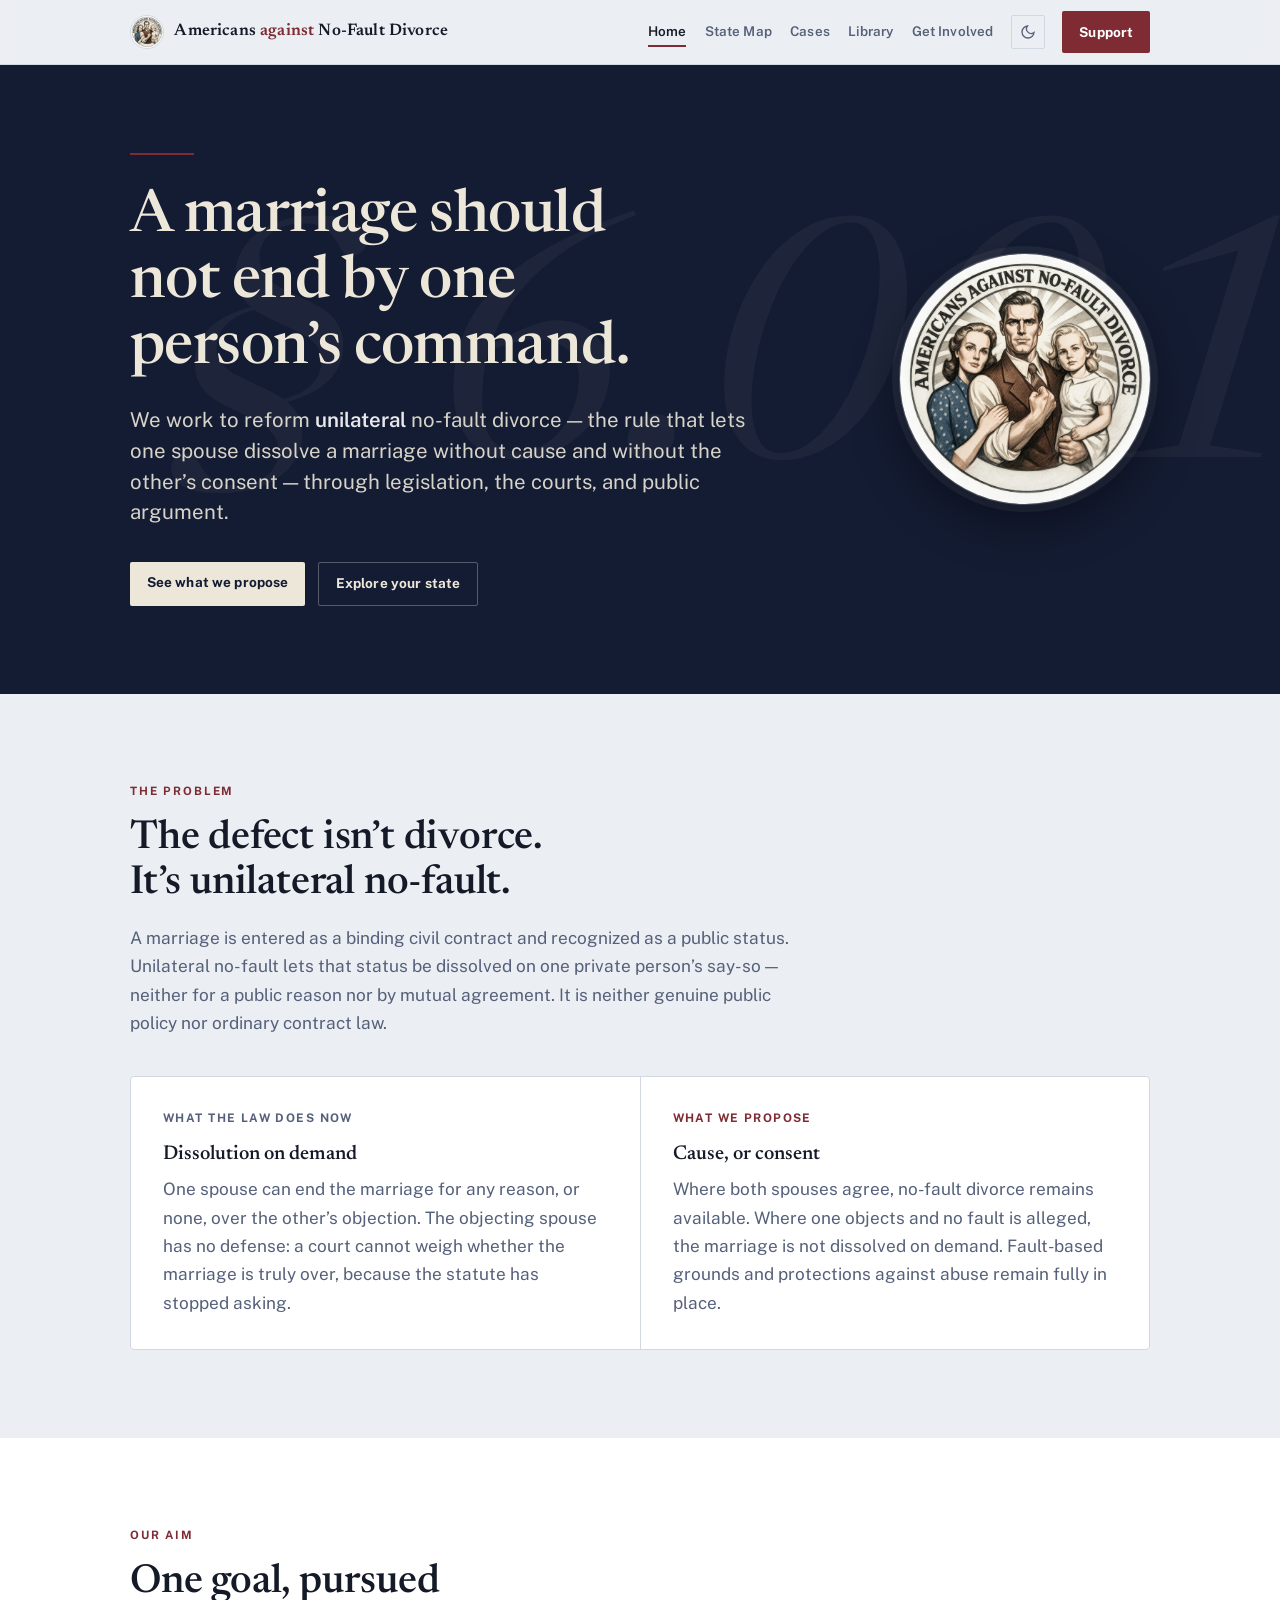
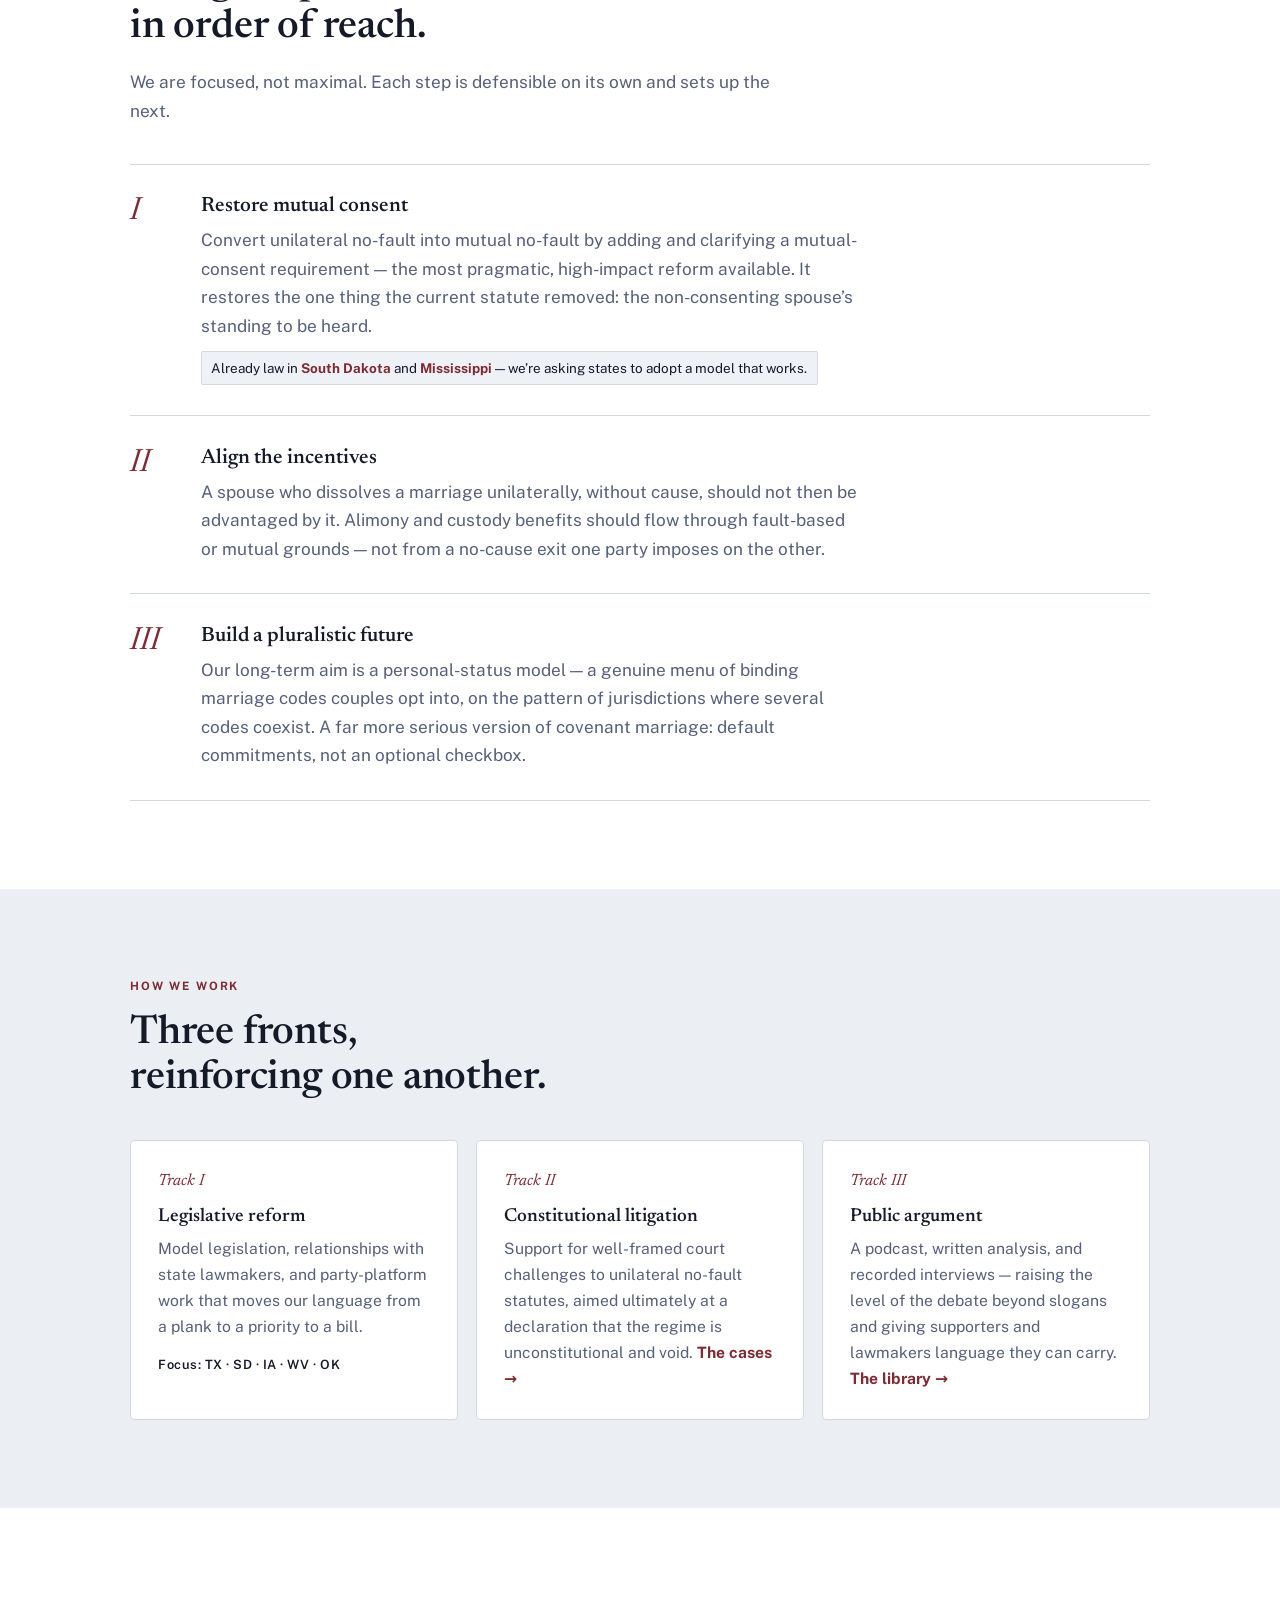
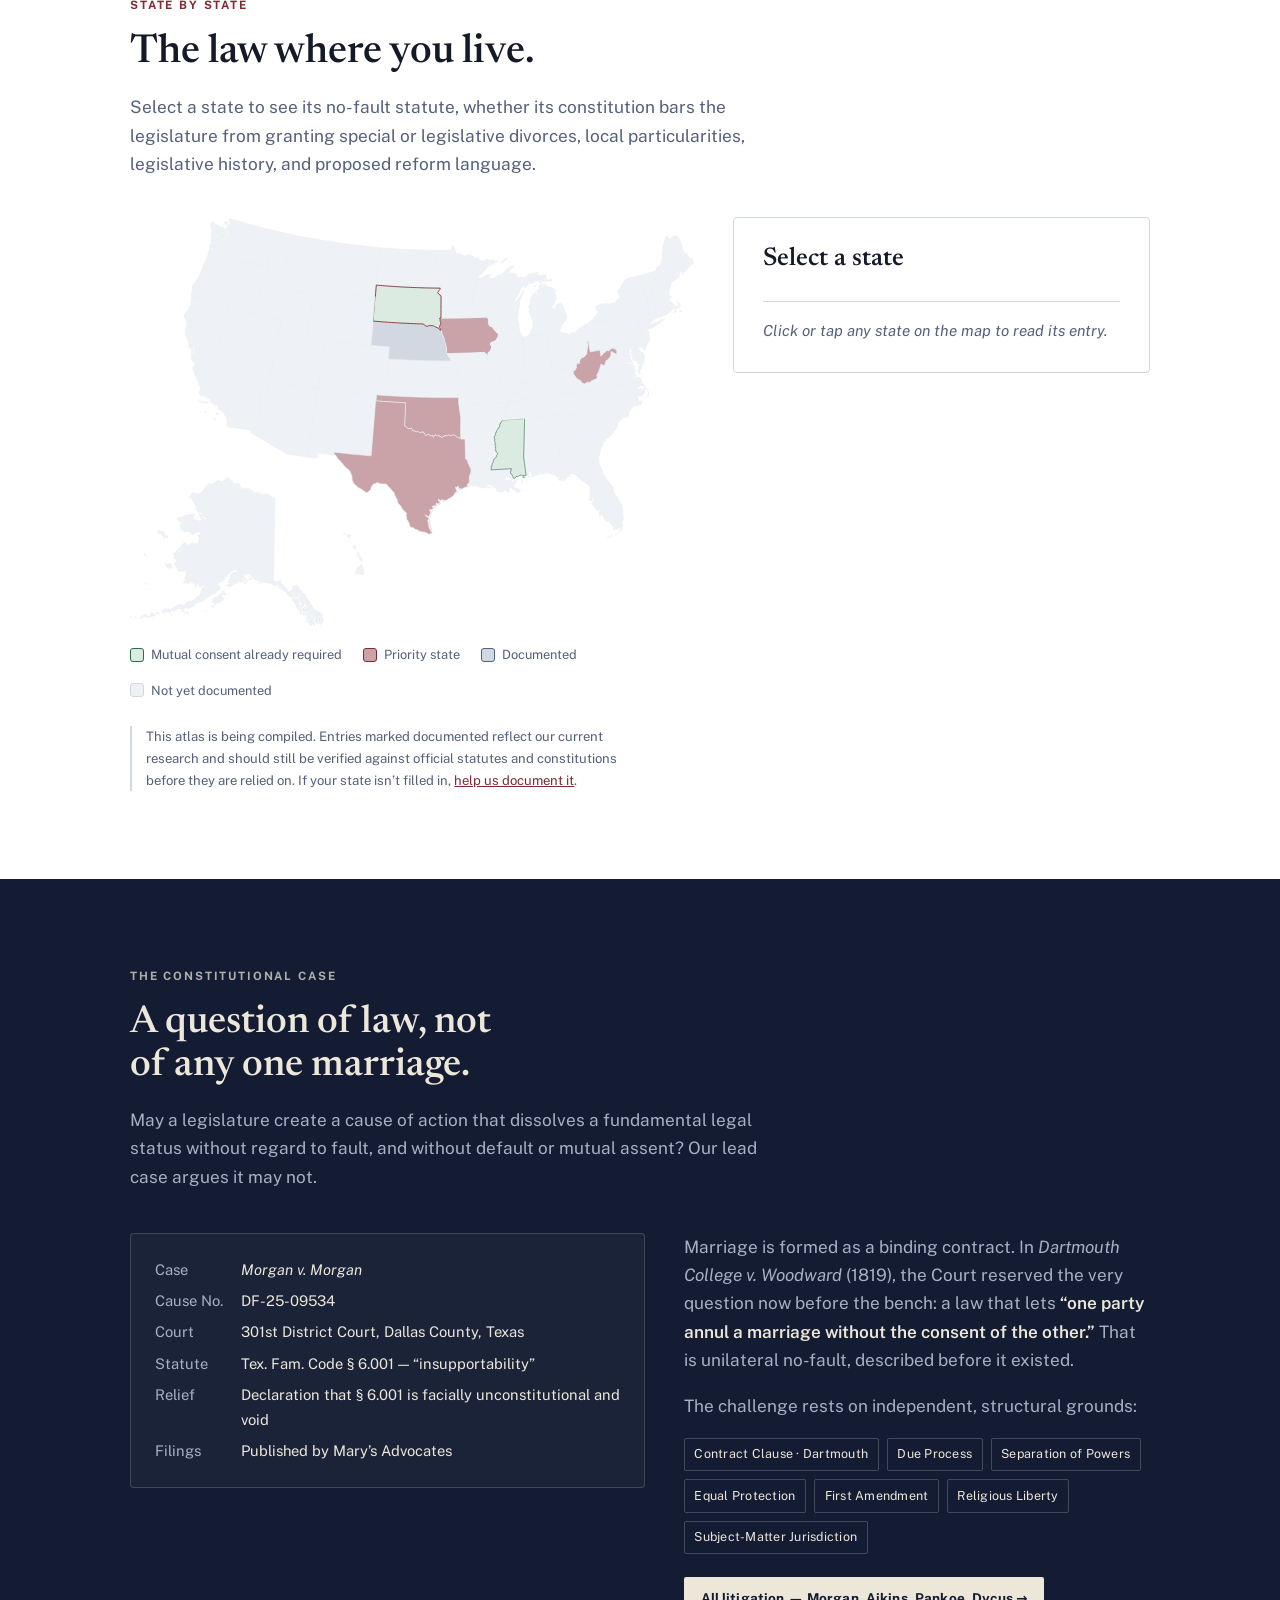
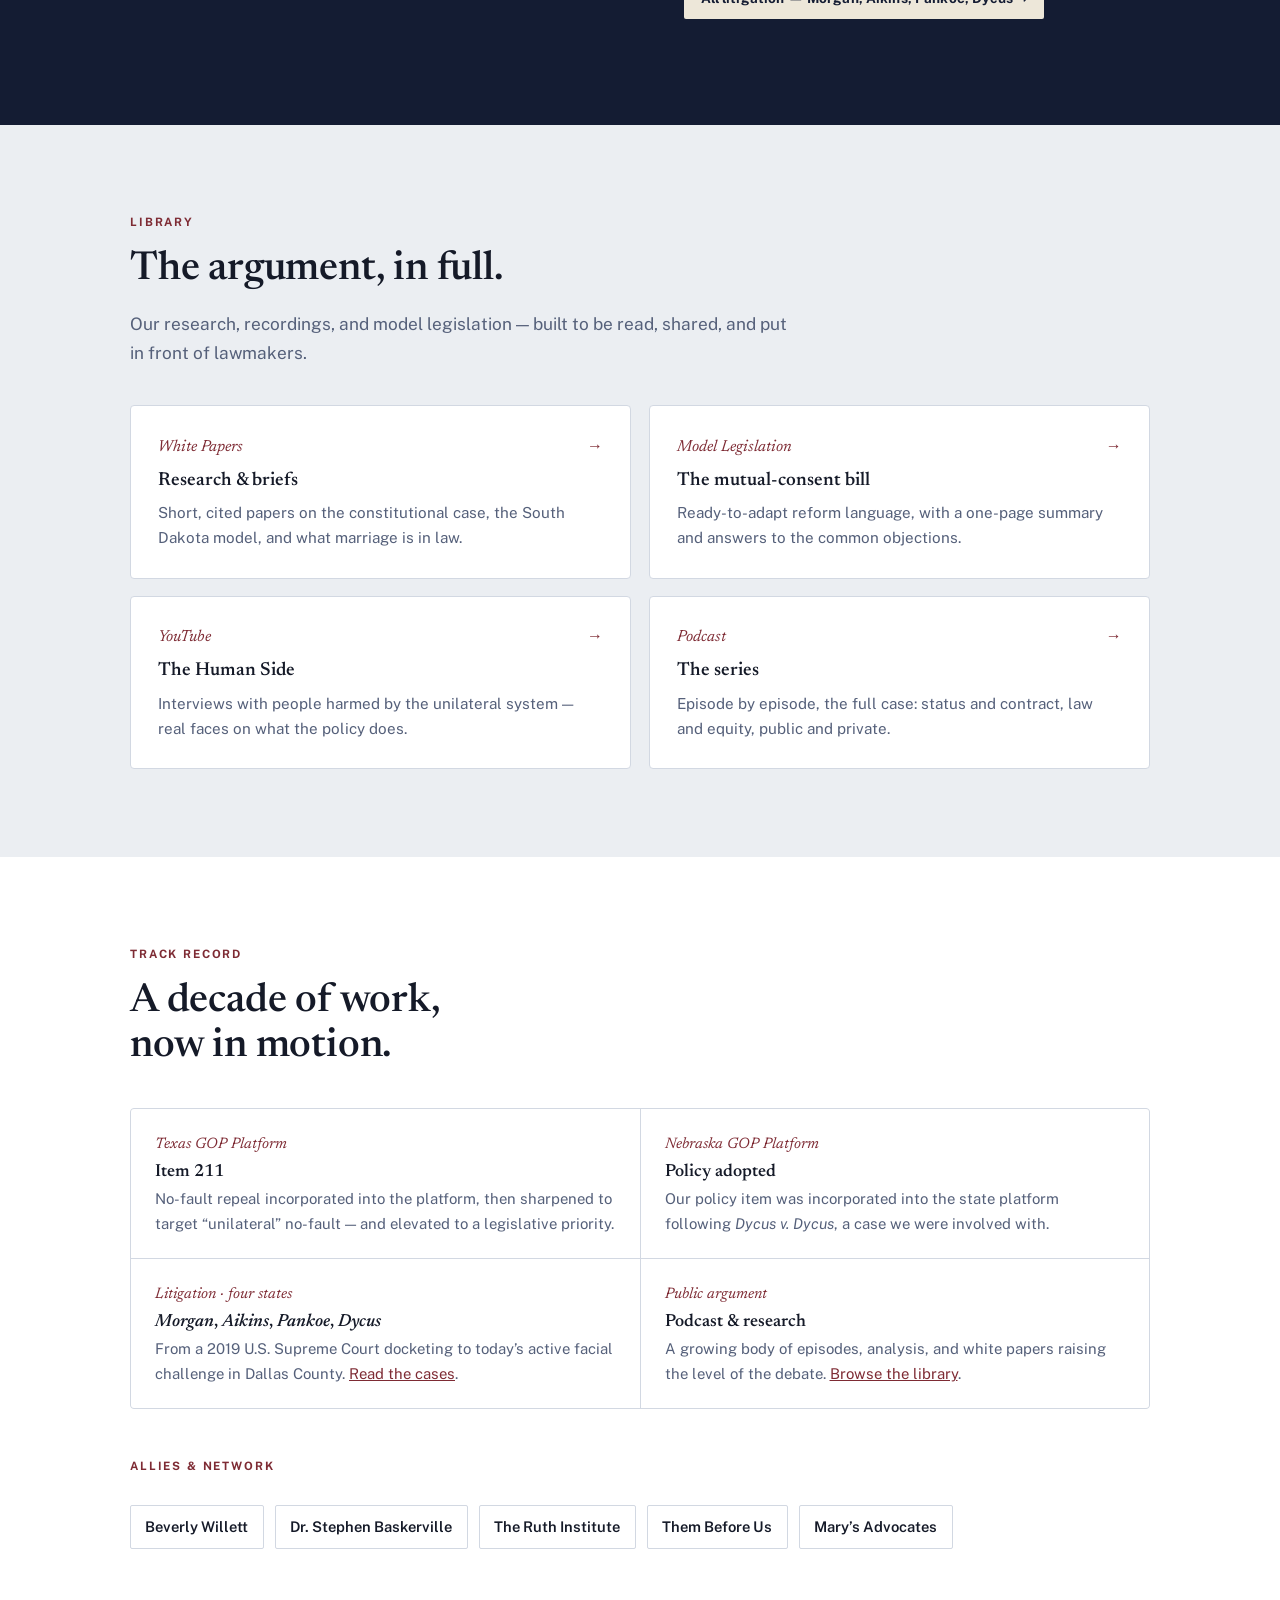
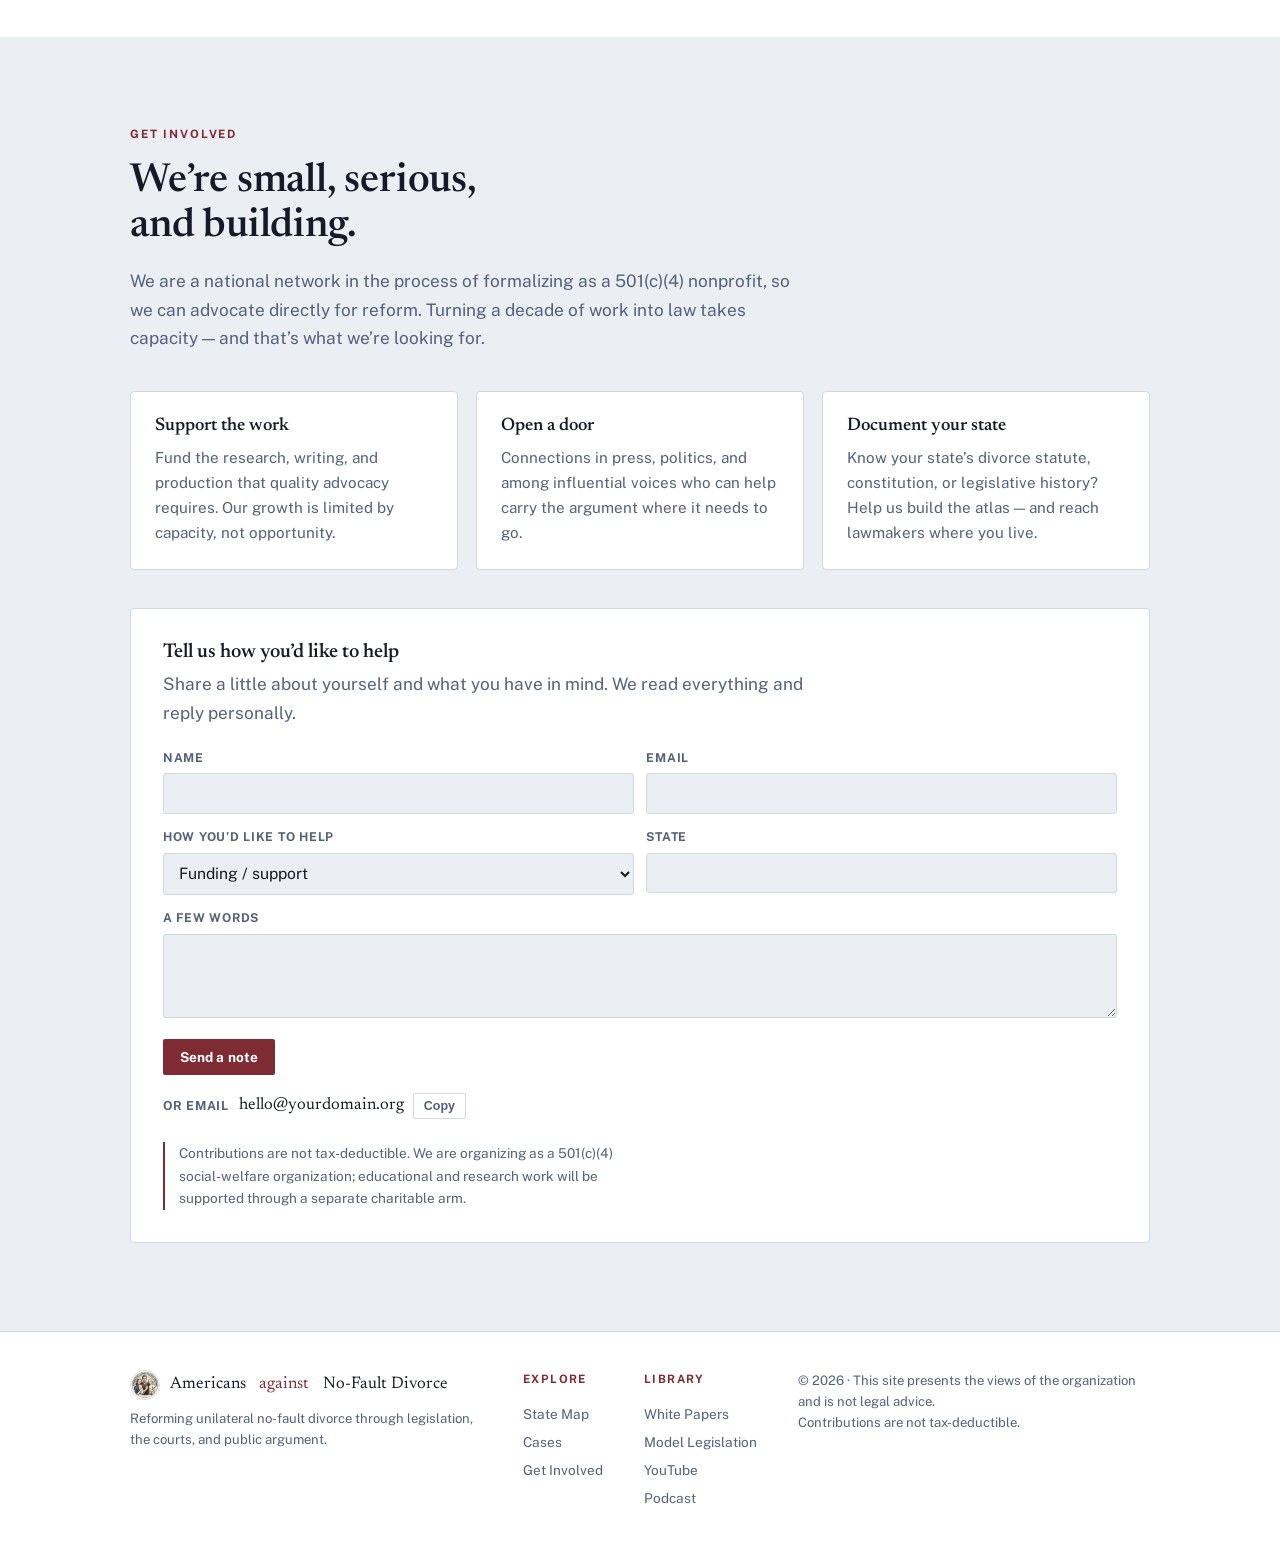
==== index.html @ f62129be "Add files via upload" ====
<!doctype html>
<html lang="en">
<head>
<meta charset="utf-8">
<meta name="viewport" content="width=device-width, initial-scale=1, viewport-fit=cover">
<title>Marriage by Consent</title>
<link rel="stylesheet" href="https://fonts.googleapis.com/css2?family=Newsreader:ital,opsz,wght@0,6..72,400..700;1,6..72,400..700&family=Public+Sans:wght@400;600;700;800&display=swap">
<link rel="stylesheet" href="site.css">
</head>
<body>
<header class="nav">
  <div class="wrap">
    <a href="index.html" class="brand"><img src="assets/logo-180.png" alt="">
      <span class="bname">Americans <span class="amp">against</span> No&#8209;Fault Divorce</span></a>
    <nav class="navlinks">
      <a href="index.html" class="active">Home</a>
      <a href="index.html#map">State Map</a>
      <a href="cases.html">Cases</a>
      <a href="library.html">Library</a>
      <a href="index.html#involved">Get Involved</a>
    </nav>
    <button class="themetoggle" id="themeBtn" aria-label="Toggle light or dark theme" title="Toggle theme">
      <svg width="16" height="16" viewBox="0 0 24 24" fill="none" stroke="currentColor" stroke-width="2" aria-hidden="true"><path d="M21 12.8A9 9 0 1 1 11.2 3a7 7 0 0 0 9.8 9.8z"/></svg>
    </button>
    <a href="index.html#involved" class="btn">Support</a>
  </div>
</header>

<main id="top">

  <section class="hero">
    <div class="statute" aria-hidden="true">&sect; 6.001</div>
    <div class="wrap">
      <div>
        <div class="rule"></div>
        <h1>A marriage should not end by one person&rsquo;s command.</h1>
        <p class="lede">We work to reform <b>unilateral</b> no-fault divorce &mdash; the rule that lets one spouse dissolve a marriage without cause and without the other&rsquo;s consent &mdash; through legislation, the courts, and public argument.</p>
        <div class="cta">
          <a href="#aim" class="btn on-dark">See what we propose</a>
          <a href="#map" class="btn ghost" style="color:var(--on-navy);border-color:rgba(255,255,255,.28)">Explore your state</a>
        </div>
      </div>
      <img class="seal" src="assets/logo-700.jpg" alt="Seal of Americans Against No-Fault Divorce: a family standing together">
    </div>
  </section>

  <section id="problem">
    <div class="wrap">
      <div class="eyebrow">The Problem</div>
      <h2 class="lead-h">The defect isn&rsquo;t divorce. It&rsquo;s unilateral no-fault.</h2>
      <p class="section-intro">A marriage is entered as a binding civil contract and recognized as a public status. Unilateral no-fault lets that status be dissolved on one private person&rsquo;s say-so &mdash; neither for a public reason nor by mutual agreement. It is neither genuine public policy nor ordinary contract law.</p>
      <div class="contrast">
        <div class="now">
          <div class="k">What the law does now</div>
          <h3>Dissolution on demand</h3>
          <p>One spouse can end the marriage for any reason, or none, over the other&rsquo;s objection. The objecting spouse has no defense: a court cannot weigh whether the marriage is truly over, because the statute has stopped asking.</p>
        </div>
        <div class="prop">
          <div class="k">What we propose</div>
          <h3>Cause, or consent</h3>
          <p>Where both spouses agree, no-fault divorce remains available. Where one objects and no fault is alleged, the marriage is not dissolved on demand. Fault-based grounds and protections against abuse remain fully in place.</p>
        </div>
      </div>
    </div>
  </section>

  <section id="aim" style="background:var(--surface)">
    <div class="wrap">
      <div class="eyebrow">Our Aim</div>
      <h2 class="lead-h">One goal, pursued in order of reach.</h2>
      <p class="section-intro">We are focused, not maximal. Each step is defensible on its own and sets up the next.</p>
      <div class="planks">
        <div class="plank">
          <div class="num">I</div>
          <div>
            <h3>Restore mutual consent</h3>
            <p>Convert unilateral no-fault into mutual no-fault by adding and clarifying a mutual-consent requirement &mdash; the most pragmatic, high-impact reform available. It restores the one thing the current statute removed: the non-consenting spouse&rsquo;s standing to be heard.</p>
            <span class="note">Already law in <b>South Dakota</b> and <b>Mississippi</b> &mdash; we&rsquo;re asking states to adopt a model that works.</span>
          </div>
        </div>
        <div class="plank">
          <div class="num">II</div>
          <div>
            <h3>Align the incentives</h3>
            <p>A spouse who dissolves a marriage unilaterally, without cause, should not then be advantaged by it. Alimony and custody benefits should flow through fault-based or mutual grounds &mdash; not from a no-cause exit one party imposes on the other.</p>
          </div>
        </div>
        <div class="plank">
          <div class="num">III</div>
          <div>
            <h3>Build a pluralistic future</h3>
            <p>Our long-term aim is a personal-status model &mdash; a genuine menu of binding marriage codes couples opt into, on the pattern of jurisdictions where several codes coexist. A far more serious version of covenant marriage: default commitments, not an optional checkbox.</p>
          </div>
        </div>
      </div>
    </div>
  </section>

  <section id="work">
    <div class="wrap">
      <div class="eyebrow">How We Work</div>
      <h2 class="lead-h">Three fronts, reinforcing one another.</h2>
      <div class="tracks">
        <div class="track">
          <div class="t-k">Track I</div>
          <h3>Legislative reform</h3>
          <p>Model legislation, relationships with state lawmakers, and party-platform work that moves our language from a plank to a priority to a bill.</p>
          <div class="states">Focus: TX &middot; SD &middot; IA &middot; WV &middot; OK</div>
        </div>
        <div class="track">
          <div class="t-k">Track II</div>
          <h3>Constitutional litigation</h3>
          <p>Support for well-framed court challenges to unilateral no-fault statutes, aimed ultimately at a declaration that the regime is unconstitutional and void. <a href="cases.html" style="color:var(--accent);font-weight:700;text-decoration:none">The cases &rarr;</a></p>
        </div>
        <div class="track">
          <div class="t-k">Track III</div>
          <h3>Public argument</h3>
          <p>A podcast, written analysis, and recorded interviews &mdash; raising the level of the debate beyond slogans and giving supporters and lawmakers language they can carry. <a href="library.html" style="color:var(--accent);font-weight:700;text-decoration:none">The library &rarr;</a></p>
        </div>
      </div>
    </div>
  </section>

  <section id="map" style="background:var(--surface)">
    <div class="wrap">
      <div class="eyebrow">State by State</div>
      <h2 class="lead-h">The law where you live.</h2>
      <p class="section-intro">Select a state to see its no-fault statute, whether its constitution bars the legislature from granting special or legislative divorces, local particularities, legislative history, and proposed reform language.</p>
      <div class="mapgrid">
        <div class="mapbox">
          <div id="mapsvg-host"></div>
          <div class="legend">
            <span><i class="swatch model"></i> Mutual consent already required</span>
            <span><i class="swatch focus"></i> Priority state</span>
            <span><i class="swatch doc"></i> Documented</span>
            <span><i class="swatch pending"></i> Not yet documented</span>
          </div>
        </div>
        <aside class="statepanel" aria-live="polite">
          <div class="pname" id="pname">Select a state</div>
          <div class="ptags" id="ptags"></div>
          <div id="pbody">
            <div class="field"><p class="empty">Click or tap any state on the map to read its entry.</p></div>
          </div>
        </aside>
      </div>
      <p class="mapnote">This atlas is being compiled. Entries marked documented reflect our current research and should still be verified against official statutes and constitutions before they are relied on. If your state isn&rsquo;t filled in, <a href="#involved">help us document it</a>.</p>
    </div>
  </section>

  <section id="case" class="case on-navy">
    <div class="wrap">
      <div class="eyebrow">The Constitutional Case</div>
      <h2>A question of law, not of any one marriage.</h2>
      <p class="case-intro">May a legislature create a cause of action that dissolves a fundamental legal status without regard to fault, and without default or mutual assent? Our lead case argues it may not.</p>
      <div class="docket">
        <div class="docket-card">
          <dl class="dl">
            <dt>Case</dt><dd><em>Morgan v. Morgan</em></dd>
            <dt>Cause No.</dt><dd>DF-25-09534</dd>
            <dt>Court</dt><dd>301st District Court, Dallas County, Texas</dd>
            <dt>Statute</dt><dd>Tex. Fam. Code &sect; 6.001 &mdash; &ldquo;insupportability&rdquo;</dd>
            <dt>Relief</dt><dd>Declaration that &sect; 6.001 is facially unconstitutional and void</dd>
            <dt>Filings</dt><dd>Published by Mary&rsquo;s Advocates</dd>
          </dl>
        </div>
        <div class="theory">
          <p>Marriage is formed as a binding contract. In <em>Dartmouth College v. Woodward</em> (1819), the Court reserved the very question now before the bench: a law that lets <b>&ldquo;one party annul a marriage without the consent of the other.&rdquo;</b> That is unilateral no-fault, described before it existed.</p>
          <p>The challenge rests on independent, structural grounds:</p>
          <div class="grounds">
            <span class="ground">Contract Clause &middot; Dartmouth</span>
            <span class="ground">Due Process</span>
            <span class="ground">Separation of Powers</span>
            <span class="ground">Equal Protection</span>
            <span class="ground">First Amendment</span>
            <span class="ground">Religious Liberty</span>
            <span class="ground">Subject-Matter Jurisdiction</span>
          </div>
          <p style="margin-top:1.4rem"><a href="cases.html" class="btn on-dark">All litigation &mdash; Morgan, Aikins, Pankoe, Dycus &rarr;</a></p>
        </div>
      </div>
    </div>
  </section>

  <section id="library">
    <div class="wrap">
      <div class="eyebrow">Library</div>
      <h2 class="lead-h">The argument, in full.</h2>
      <p class="section-intro">Our research, recordings, and model legislation &mdash; built to be read, shared, and put in front of lawmakers.</p>
      <div class="lib">
        <a class="libcard" href="papers.html">
          <span class="lk">White Papers <span class="arrow">&rarr;</span></span>
          <h3>Research &amp; briefs</h3>
          <p>Short, cited papers on the constitutional case, the South Dakota model, and what marriage is in law.</p>
        </a>
        <a class="libcard" href="bills.html">
          <span class="lk">Model Legislation <span class="arrow">&rarr;</span></span>
          <h3>The mutual-consent bill</h3>
          <p>Ready-to-adapt reform language, with a one-page summary and answers to the common objections.</p>
        </a>
        <a class="libcard" href="youtube.html">
          <span class="lk">YouTube <span class="arrow">&rarr;</span></span>
          <h3>The Human Side</h3>
          <p>Interviews with people harmed by the unilateral system &mdash; real faces on what the policy does.</p>
        </a>
        <a class="libcard" href="podcast.html">
          <span class="lk">Podcast <span class="arrow">&rarr;</span></span>
          <h3>The series</h3>
          <p>Episode by episode, the full case: status and contract, law and equity, public and private.</p>
        </a>
      </div>
    </div>
  </section>

  <section id="record" style="background:var(--surface)">
    <div class="wrap">
      <div class="eyebrow">Track Record</div>
      <h2 class="lead-h">A decade of work, now in motion.</h2>
      <div class="record">
        <div class="rec">
          <div class="y">Texas GOP Platform</div>
          <h3>Item 211</h3>
          <p>No-fault repeal incorporated into the platform, then sharpened to target &ldquo;unilateral&rdquo; no-fault &mdash; and elevated to a legislative priority.</p>
        </div>
        <div class="rec">
          <div class="y">Nebraska GOP Platform</div>
          <h3>Policy adopted</h3>
          <p>Our policy item was incorporated into the state platform following <em>Dycus v. Dycus</em>, a case we were involved with.</p>
        </div>
        <div class="rec">
          <div class="y">Litigation &middot; four states</div>
          <h3><em>Morgan</em>, <em>Aikins</em>, <em>Pankoe</em>, <em>Dycus</em></h3>
          <p>From a 2019 U.S. Supreme Court docketing to today&rsquo;s active facial challenge in Dallas County. <a href="cases.html" style="color:var(--accent)">Read the cases</a>.</p>
        </div>
        <div class="rec">
          <div class="y">Public argument</div>
          <h3>Podcast &amp; research</h3>
          <p>A growing body of episodes, analysis, and white papers raising the level of the debate. <a href="library.html" style="color:var(--accent)">Browse the library</a>.</p>
        </div>
      </div>
      <div class="eyebrow" style="margin-top:3rem">Allies &amp; Network</div>
      <div class="allies">
        <span class="ally">Beverly Willett</span>
        <span class="ally">Dr. Stephen Baskerville</span>
        <span class="ally">The Ruth Institute</span>
        <span class="ally">Them Before Us</span>
        <span class="ally">Mary&rsquo;s Advocates</span>
      </div>
    </div>
  </section>

  <section id="involved">
    <div class="wrap">
      <div class="eyebrow">Get Involved</div>
      <h2 class="lead-h">We&rsquo;re small, serious, and building.</h2>
      <p class="section-intro">We are a national network in the process of formalizing as a 501(c)(4) nonprofit, so we can advocate directly for reform. Turning a decade of work into law takes capacity &mdash; and that&rsquo;s what we&rsquo;re looking for.</p>
      <div class="give">
        <div class="card">
          <h3>Support the work</h3>
          <p>Fund the research, writing, and production that quality advocacy requires. Our growth is limited by capacity, not opportunity.</p>
        </div>
        <div class="card">
          <h3>Open a door</h3>
          <p>Connections in press, politics, and among influential voices who can help carry the argument where it needs to go.</p>
        </div>
        <div class="card">
          <h3>Document your state</h3>
          <p>Know your state&rsquo;s divorce statute, constitution, or legislative history? Help us build the atlas &mdash; and reach lawmakers where you live.</p>
        </div>
      </div>
      <div class="contactbar">
        <h3>Tell us how you&rsquo;d like to help</h3>
        <p>Share a little about yourself and what you have in mind. We read everything and reply personally.</p>
        <form class="form" id="joinForm" novalidate>
          <div>
            <label for="f-name">Name</label>
            <input id="f-name" name="name" type="text" autocomplete="name">
          </div>
          <div>
            <label for="f-email">Email</label>
            <input id="f-email" name="email" type="email" autocomplete="email">
          </div>
          <div>
            <label for="f-help">How you&rsquo;d like to help</label>
            <select id="f-help" name="help">
              <option>Funding / support</option>
              <option>Connections &amp; press</option>
              <option>Writing or research</option>
              <option>Legal / academic</option>
              <option>Document my state</option>
              <option>Organizing</option>
              <option>Share my story</option>
              <option>Other</option>
            </select>
          </div>
          <div>
            <label for="f-state">State</label>
            <input id="f-state" name="state" type="text" autocomplete="address-level1">
          </div>
          <div class="full">
            <label for="f-msg">A few words</label>
            <textarea id="f-msg" name="message"></textarea>
          </div>
          <div class="full">
            <button type="submit" class="btn">Send a note</button>
            <span class="formnote" id="formMsg" role="status"></span>
          </div>
        </form>
        <div class="mailrow">
          <span style="font-size:.78rem;font-weight:700;letter-spacing:.06em;text-transform:uppercase;color:var(--muted)">Or email</span>
          <span class="mail" id="orgEmail">hello@yourdomain.org</span>
          <button class="copybtn" id="copyEmail" type="button">Copy</button>
        </div>
        <p class="disclaimer">Contributions are not tax-deductible. We are organizing as a 501(c)(4) social-welfare organization; educational and research work will be supported through a separate charitable arm.</p>
      </div>
    </div>
  </section>
</main>

<footer>
  <div class="wrap">
    <div class="fcol">
      <div class="fb"><img src="assets/logo-180.png" alt="">Americans <span style="color:var(--accent)">&nbsp;against&nbsp;</span> No-Fault Divorce</div>
      <small>Reforming unilateral no-fault divorce through legislation, the courts, and public argument.</small>
    </div>
    <nav>
      <div class="fhead">Explore</div>
      <a href="index.html#map">State Map</a>
      <a href="cases.html">Cases</a>
      <a href="index.html#involved">Get Involved</a>
    </nav>
    <nav>
      <div class="fhead">Library</div>
      <a href="papers.html">White Papers</a>
      <a href="bills.html">Model Legislation</a>
      <a href="youtube.html">YouTube</a>
      <a href="podcast.html">Podcast</a>
    </nav>
    <div class="fcol">
      <small>&copy; <span class="yr"></span> &middot; This site presents the views of the organization and is not legal advice.<br>Contributions are not tax-deductible.</small>
    </div>
  </div>
</footer>

<script src="usmap-data.js"></script>
<script src="site.js"></script>

</body>
</html>
---- site.css ----
/* Americans Against No-Fault Divorce — shared site styles
   Identity: jurisprudential serif (Newsreader) + civic sans (Public Sans);
   cool parchment ground, ink navy bands, oxblood accent; engraved-print figures. */
:root{
  --bg:#EBEEF2; --surface:#FFFFFF; --ink:#151A28; --muted:#55607A;
  --line:#D2D8E2; --accent:#7E2B34; --accent-soft:#9A3B44;
  --navy:#141C33; --on-navy:#EDE7D9; --on-navy-muted:#A9B0C4;
  --chip:#EEF1F6; --good:#2E6B4F; --good-fill:#DCEBE2;
  --paper:#F7F4EC; --paper-line:#D8D2C2;
  --serif:"Newsreader",Georgia,"Times New Roman",serif;
  --sans:"Public Sans",system-ui,-apple-system,"Segoe UI",sans-serif;
  --maxw:1060px;
  --header-bg:rgba(235,238,242,.84);
}
@media (prefers-color-scheme:dark){:root:not([data-theme="light"]){
  --bg:#0D111C; --surface:#151B2A; --ink:#E7E9EF; --muted:#9BA5BB;
  --line:#28303F; --accent:#CC7A80; --accent-soft:#B9666C;
  --navy:#090D18; --on-navy:#ECE6D8; --on-navy-muted:#9BA3BA;
  --chip:#1B2334; --good:#5FB58C; --good-fill:#13271F;
  --header-bg:rgba(13,17,28,.84);
  color-scheme:dark;
}}
:root[data-theme="dark"]{
  --bg:#0D111C; --surface:#151B2A; --ink:#E7E9EF; --muted:#9BA5BB;
  --line:#28303F; --accent:#CC7A80; --accent-soft:#B9666C;
  --navy:#090D18; --on-navy:#ECE6D8; --on-navy-muted:#9BA3BA;
  --chip:#1B2334; --good:#5FB58C; --good-fill:#13271F;
  --header-bg:rgba(13,17,28,.84);
  color-scheme:dark;
}

*{box-sizing:border-box}
html{padding-top:env(safe-area-inset-top,0px);padding-bottom:env(safe-area-inset-bottom,0px)}
body{margin:0;background:var(--bg);color:var(--ink);font-family:var(--sans);
  font-size:clamp(1rem,.96rem + .18vw,1.075rem);line-height:1.65;-webkit-font-smoothing:antialiased}
body::before{content:"";position:fixed;inset:0 0 auto;height:env(safe-area-inset-top,0px);
  background:var(--header-bg);z-index:30}
img{max-width:100%}
h1,h2,h3{font-family:var(--serif);font-weight:560;text-wrap:balance;line-height:1.12;margin:0}
p{margin:0}
a{color:inherit}
[hidden]{display:none!important}
.wrap{max-width:var(--maxw);margin-inline:auto;
  padding-left:max(20px,env(safe-area-inset-left,0px));
  padding-right:max(20px,env(safe-area-inset-right,0px))}
section{padding-block:clamp(3.2rem,7vw,5.5rem)}

.eyebrow{font-family:var(--sans);font-weight:700;font-size:.72rem;letter-spacing:.16em;
  text-transform:uppercase;color:var(--accent);margin-bottom:1rem}
.on-navy .eyebrow{color:var(--on-navy);opacity:.72}
.lead-h{font-size:clamp(1.7rem,3.4vw,2.5rem);font-weight:540;max-width:22ch;letter-spacing:-.005em}
.section-intro{color:var(--muted);max-width:60ch;margin-top:1.1rem;font-size:1.08rem}

/* ---------- nav ---------- */
header.nav{position:sticky;top:env(safe-area-inset-top,0px);z-index:40;
  background:var(--header-bg);backdrop-filter:saturate(1.3) blur(10px);
  border-bottom:1px solid var(--line)}
.nav .wrap{display:flex;align-items:center;gap:1.1rem;min-height:64px;padding-block:.5rem}
.brand{display:flex;align-items:center;gap:.65rem;font-family:var(--serif);font-weight:600;
  font-size:1.05rem;letter-spacing:.01em;text-decoration:none;white-space:nowrap;margin-right:auto;min-width:0}
.brand img{width:34px;height:34px;border-radius:50%;border:1px solid var(--line);flex:none}
.brand .amp{color:var(--accent)}
.brand .bname{overflow:hidden;text-overflow:ellipsis}
.navlinks{display:flex;gap:1.15rem;align-items:center}
.navlinks a{font-size:.84rem;text-decoration:none;color:var(--muted);font-weight:600;
  letter-spacing:.01em;transition:color .15s;white-space:nowrap;padding-block:.2rem;
  border-bottom:2px solid transparent}
.navlinks a:hover{color:var(--ink)}
.navlinks a.active{color:var(--ink);border-bottom-color:var(--accent)}
.btn{font-family:var(--sans);font-weight:700;font-size:.85rem;letter-spacing:.01em;
  text-decoration:none;cursor:pointer;border:0;border-radius:2px;padding:.62rem 1.05rem;
  background:var(--accent);color:#fff;transition:background .15s,transform .05s;display:inline-block}
.btn:hover{background:var(--accent-soft)}
.btn:active{transform:translateY(1px)}
.btn.ghost{background:transparent;color:var(--ink);border:1px solid var(--line)}
.btn.ghost:hover{border-color:var(--muted)}
.btn.on-dark{background:var(--on-navy);color:#141C33}
.btn.on-dark:hover{background:#fff}
.themetoggle{background:transparent;border:1px solid var(--line);color:var(--muted);
  border-radius:2px;width:34px;height:34px;cursor:pointer;display:grid;place-items:center;flex:none}
.themetoggle:hover{color:var(--ink);border-color:var(--muted)}
@media(max-width:960px){.navlinks{display:none}}

/* ---------- hero (home) ---------- */
.hero{background:var(--navy);color:var(--on-navy);position:relative;overflow:hidden}
.hero .statute{position:absolute;right:-2%;top:50%;transform:translateY(-50%);
  font-family:var(--serif);font-style:italic;font-size:clamp(9rem,26vw,22rem);
  color:var(--on-navy);opacity:.045;pointer-events:none;line-height:.8;white-space:nowrap}
.hero .wrap{position:relative;display:grid;grid-template-columns:1fr auto;
  gap:clamp(1.5rem,4vw,3.5rem);align-items:center}
.hero h1{font-size:clamp(2.2rem,5.2vw,3.7rem);font-weight:520;letter-spacing:-.01em;max-width:16ch}
.hero .lede{color:var(--on-navy);opacity:.9;font-size:clamp(1.06rem,1.6vw,1.28rem);
  line-height:1.5;max-width:50ch;margin-top:1.4rem}
.hero .lede b{font-weight:600;color:#fff}
.hero .cta{display:flex;gap:.8rem;flex-wrap:wrap;margin-top:2.1rem}
.hero .rule{width:64px;height:2px;background:var(--accent);margin-bottom:1.8rem}
.seal{width:clamp(150px,22vw,250px);height:auto;aspect-ratio:1;border-radius:50%;
  box-shadow:0 0 0 1px rgba(255,255,255,.22),0 0 0 8px rgba(255,255,255,.05),0 18px 50px rgba(0,0,0,.45)}
@media(max-width:720px){.hero .wrap{grid-template-columns:1fr}
  .seal{order:-1;width:130px}}

/* ---------- subpage head ---------- */
.pagehead{background:var(--navy);color:var(--on-navy);padding-block:clamp(2.6rem,6vw,4.2rem)}
.pagehead .eyebrow{color:var(--on-navy);opacity:.72}
.pagehead h1{font-size:clamp(2rem,4.6vw,3.1rem);font-weight:530;max-width:20ch}
.pagehead .lede{color:var(--on-navy-muted);max-width:56ch;margin-top:1.1rem;font-size:1.08rem}
.crumb{font-size:.8rem;color:var(--on-navy-muted);margin-bottom:1.2rem}
.crumb a{color:var(--on-navy-muted);text-decoration:none}
.crumb a:hover{color:var(--on-navy)}

/* ---------- engraved figures ---------- */
.engraving{margin:0;background:var(--paper);border:1px solid var(--paper-line);
  padding:10px;box-shadow:0 1px 0 var(--line)}
.engraving img{display:block;width:100%;border:1px solid var(--paper-line)}
.engraving figcaption{font-size:.72rem;font-weight:700;letter-spacing:.12em;text-transform:uppercase;
  color:#6B6453;padding-top:.55rem;text-align:center}
.split{display:grid;grid-template-columns:1.1fr .9fr;gap:clamp(1.4rem,3.5vw,3rem);align-items:center;margin-top:2.4rem}
.split.rev{grid-template-columns:.9fr 1.1fr}
@media(max-width:760px){.split,.split.rev{grid-template-columns:1fr}}

/* ---------- problem contrast ---------- */
.contrast{display:grid;grid-template-columns:1fr 1fr;gap:1px;background:var(--line);
  border:1px solid var(--line);border-radius:4px;overflow:hidden;margin-top:2.4rem}
.contrast>div{background:var(--surface);padding:clamp(1.3rem,3vw,2rem);min-width:0}
.contrast .k{font-size:.74rem;font-weight:700;letter-spacing:.12em;text-transform:uppercase;margin-bottom:.9rem}
.contrast .now .k{color:var(--muted)}
.contrast .prop .k{color:var(--accent)}
.contrast h3{font-size:1.25rem;margin-bottom:.6rem;font-weight:560}
.contrast p{color:var(--muted)}
@media(max-width:620px){.contrast{grid-template-columns:1fr}}

/* ---------- planks ---------- */
.planks{display:flex;flex-direction:column;margin-top:2.4rem;border-top:1px solid var(--line)}
.plank{display:grid;grid-template-columns:auto 1fr;gap:clamp(1.1rem,3vw,2.4rem);
  padding-block:1.9rem;border-bottom:1px solid var(--line);align-items:start}
.plank .num{font-family:var(--serif);font-style:italic;font-size:2rem;color:var(--accent);
  line-height:1;min-width:1.8ch}
.plank h3{font-size:1.3rem;font-weight:560;margin-bottom:.5rem}
.plank p{color:var(--muted);max-width:60ch}
.plank .note{display:inline-block;margin-top:.7rem;font-size:.84rem;color:var(--ink);
  background:var(--chip);border:1px solid var(--line);border-radius:2px;padding:.3rem .6rem}
.plank .note b{color:var(--accent)}

/* ---------- tracks ---------- */
.tracks{display:grid;grid-template-columns:repeat(3,1fr);gap:1.1rem;margin-top:2.4rem}
.track{background:var(--surface);border:1px solid var(--line);border-radius:4px;
  padding:clamp(1.3rem,2.5vw,1.7rem);min-width:0}
.track .t-k{font-family:var(--serif);font-style:italic;color:var(--accent);font-size:1.02rem;margin-bottom:.7rem}
.track h3{font-size:1.18rem;font-weight:560;margin-bottom:.55rem}
.track p{color:var(--muted);font-size:.98rem}
.track .states{margin-top:.9rem;font-size:.8rem;letter-spacing:.04em;color:var(--ink);font-weight:600}
@media(max-width:760px){.tracks{grid-template-columns:1fr}}

/* ---------- geographic map ---------- */
.mapgrid{display:grid;grid-template-columns:1.15fr .85fr;gap:clamp(1.3rem,3vw,2.4rem);
  margin-top:2.4rem;align-items:start}
@media(max-width:860px){.mapgrid{grid-template-columns:1fr}}
.mapbox{position:relative;min-width:0}
.ussvg{width:100%;height:auto;display:block}
.ussvg path{fill:var(--chip);stroke:var(--bg);stroke-width:1.1;cursor:pointer;
  transition:fill .12s,filter .12s;outline:none}
.ussvg path:hover,.ussvg path:focus-visible{filter:brightness(.92);stroke:var(--muted)}
:root[data-theme="dark"] .ussvg path:hover,:root[data-theme="dark"] .ussvg path:focus-visible{filter:brightness(1.35)}
@media (prefers-color-scheme:dark){:root:not([data-theme="light"]) .ussvg path:hover,
 :root:not([data-theme="light"]) .ussvg path:focus-visible{filter:brightness(1.35)}}
.ussvg path.documented{fill:var(--line)}
.ussvg path.model{fill:var(--good-fill);stroke:var(--good)}
.ussvg path.focus{fill:#C9A3A7}
:root[data-theme="dark"] .ussvg path.focus{fill:#5A3238}
@media (prefers-color-scheme:dark){:root:not([data-theme="light"]) .ussvg path.focus{fill:#5A3238}}
.ussvg path.model.focus{fill:var(--good-fill);stroke:var(--accent);stroke-width:1.6}
.ussvg path.sel{stroke:var(--accent);stroke-width:2;filter:none}
.maptip{position:fixed;z-index:50;pointer-events:none;background:var(--navy);color:var(--on-navy);
  font-size:.78rem;font-weight:600;padding:.3rem .6rem;border-radius:2px;transform:translate(-50%,calc(-100% - 10px));
  white-space:nowrap;box-shadow:0 4px 14px rgba(0,0,0,.25)}
.legend{display:flex;flex-wrap:wrap;gap:.9rem 1.3rem;margin-top:1.1rem;font-size:.8rem;color:var(--muted)}
.legend span{display:inline-flex;align-items:center;gap:.45rem}
.swatch{width:14px;height:14px;border-radius:3px;border:1px solid var(--line);flex:none}
.swatch.model{background:var(--good-fill);border-color:var(--good)}
.swatch.doc{background:var(--line);border-color:var(--muted)}
.swatch.focus{background:#C9A3A7;border-color:var(--accent)}
:root[data-theme="dark"] .swatch.focus{background:#5A3238}
@media (prefers-color-scheme:dark){:root:not([data-theme="light"]) .swatch.focus{background:#5A3238}}
.swatch.pending{background:var(--chip)}
.statepanel{background:var(--surface);border:1px solid var(--line);border-radius:4px;
  padding:clamp(1.3rem,3vw,1.8rem);position:sticky;top:calc(env(safe-area-inset-top,0px) + 80px);min-width:0}
.statepanel .pname{font-family:var(--serif);font-size:1.6rem;font-weight:560;line-height:1}
.statepanel .ptags{display:flex;flex-wrap:wrap;gap:.4rem;margin-top:.8rem}
.ptag{font-size:.7rem;font-weight:700;letter-spacing:.06em;text-transform:uppercase;
  border-radius:2px;padding:.26rem .5rem;border:1px solid var(--line);color:var(--muted)}
.ptag.model{color:var(--good);border-color:var(--good);background:var(--good-fill)}
.ptag.focus{color:var(--accent);border-color:var(--accent)}
.field{border-top:1px solid var(--line);padding-top:1rem;margin-top:1rem}
.field .fl{font-size:.72rem;font-weight:700;letter-spacing:.1em;text-transform:uppercase;
  color:var(--accent);margin-bottom:.4rem}
.field p{font-size:.95rem;color:var(--ink)}
.field p.empty{color:var(--muted);font-style:italic}
.field .cite{font-family:var(--serif);font-style:italic}
.panel-cta{margin-top:1.2rem}
.panel-cta a{font-size:.85rem;font-weight:700;color:var(--accent);text-decoration:none}
.panel-cta a:hover{text-decoration:underline}
.mapnote{margin-top:1.6rem;font-size:.82rem;color:var(--muted);border-left:2px solid var(--line);
  padding-left:.9rem;max-width:62ch}
.mapnote a{color:var(--accent)}

/* ---------- case band / case cards ---------- */
.case{background:var(--navy);color:var(--on-navy)}
.case h2{font-size:clamp(1.7rem,3.4vw,2.4rem);font-weight:540;max-width:22ch}
.case .case-intro{color:var(--on-navy-muted);max-width:60ch;margin-top:1.1rem}
.docket{display:grid;grid-template-columns:1.05fr .95fr;gap:clamp(1.3rem,3vw,2.6rem);
  margin-top:2.6rem;align-items:start}
.docket-card{border:1px solid rgba(255,255,255,.16);border-radius:4px;padding:1.5rem;background:rgba(255,255,255,.03)}
.docket-card .dl{display:grid;grid-template-columns:auto 1fr;gap:.45rem 1.1rem;font-size:.92rem;margin:0}
.docket-card dt{color:var(--on-navy-muted);white-space:nowrap}
.docket-card dd{margin:0;color:var(--on-navy)}
.docket-card dd em{font-style:italic}
.theory p{color:var(--on-navy-muted);margin-bottom:1.1rem}
.theory p b{color:var(--on-navy);font-weight:600}
.grounds{display:flex;flex-wrap:wrap;gap:.5rem}
.ground{font-size:.78rem;letter-spacing:.02em;border:1px solid rgba(255,255,255,.2);
  color:var(--on-navy);border-radius:2px;padding:.34rem .6rem}
@media(max-width:720px){.docket{grid-template-columns:1fr}}

.caselist{display:flex;flex-direction:column;gap:1.4rem;margin-top:2.4rem}
.casecard{background:var(--surface);border:1px solid var(--line);border-radius:4px;
  padding:clamp(1.4rem,3vw,2rem);min-width:0}
.casecard .chead{display:flex;flex-wrap:wrap;gap:.7rem 1rem;align-items:baseline;justify-content:space-between}
.casecard .court{font-size:.76rem;font-weight:700;letter-spacing:.1em;text-transform:uppercase;color:var(--muted)}
.casecard h3{font-family:var(--serif);font-style:italic;font-size:1.5rem;font-weight:540;margin-top:.4rem}
.status{font-size:.7rem;font-weight:700;letter-spacing:.07em;text-transform:uppercase;
  border-radius:2px;padding:.3rem .55rem;border:1px solid var(--line);color:var(--muted);white-space:nowrap}
.status.active{color:var(--good);border-color:var(--good);background:var(--good-fill)}
.status.adverse{color:var(--accent);border-color:var(--accent)}
.casecard .cmeta{font-size:.88rem;color:var(--muted);margin-top:.3rem}
.casecard .cbody{margin-top:1rem;color:var(--muted);max-width:72ch}
.casecard .cbody b{color:var(--ink);font-weight:600}
.casecard .gchips{display:flex;flex-wrap:wrap;gap:.45rem;margin-top:1.1rem}
.gchip{font-size:.74rem;border:1px solid var(--line);color:var(--muted);border-radius:2px;padding:.28rem .55rem}
.qp{margin:1.1rem 0 0;padding-left:1.2rem;color:var(--muted);font-size:.93rem}
.qp li{margin-bottom:.35rem}

/* ---------- library ---------- */
.lib{display:grid;grid-template-columns:repeat(2,1fr);gap:1.1rem;margin-top:2.4rem}
@media(max-width:720px){.lib{grid-template-columns:1fr}}
.libcard{display:flex;flex-direction:column;gap:.6rem;background:var(--surface);
  border:1px solid var(--line);border-radius:4px;padding:clamp(1.3rem,2.5vw,1.7rem);
  text-decoration:none;color:inherit;transition:border-color .12s,transform .08s;min-width:0}
.libcard:hover{border-color:var(--muted);transform:translateY(-2px)}
.libcard .lk{font-family:var(--serif);font-style:italic;color:var(--accent);font-size:1rem;
  display:flex;align-items:center;justify-content:space-between;gap:1rem}
.libcard .lk .arrow{font-style:normal;font-weight:700;transition:transform .12s}
.libcard:hover .lk .arrow{transform:translateX(3px)}
.libcard h3{font-size:1.18rem;font-weight:560}
.libcard p{color:var(--muted);font-size:.95rem}
.libcard .soon{align-self:flex-start;font-size:.7rem;font-weight:700;letter-spacing:.06em;
  text-transform:uppercase;color:var(--muted);border:1px solid var(--line);border-radius:2px;padding:.2rem .45rem}

/* papers */
.papers{display:flex;flex-direction:column;margin-top:2.4rem;border-top:1px solid var(--line)}
.paper{display:grid;grid-template-columns:auto 1fr auto;gap:clamp(1rem,3vw,2.2rem);
  padding-block:1.7rem;border-bottom:1px solid var(--line);align-items:start}
.paper .pno{font-family:var(--serif);font-style:italic;color:var(--accent);font-size:1.3rem;min-width:2ch}
.paper h3{font-size:1.25rem;font-weight:560;margin-bottom:.45rem}
.paper p{color:var(--muted);max-width:62ch;font-size:.97rem}
.paper .soon{font-size:.7rem;font-weight:700;letter-spacing:.06em;text-transform:uppercase;
  color:var(--muted);border:1px solid var(--line);border-radius:2px;padding:.24rem .5rem;white-space:nowrap}
@media(max-width:640px){.paper{grid-template-columns:auto 1fr}.paper .soon{grid-column:2}}

/* bill */
.billdoc{background:var(--surface);border:1px solid var(--line);border-radius:4px;
  padding:clamp(1.6rem,4vw,2.6rem);margin-top:2.4rem}
.billdoc .bd-head{text-align:center;border-bottom:2px solid var(--ink);padding-bottom:1.3rem}
.billdoc .bd-head .k{font-size:.72rem;font-weight:700;letter-spacing:.16em;text-transform:uppercase;color:var(--accent)}
.billdoc .bd-head h3{font-family:var(--serif);font-size:1.7rem;font-weight:560;margin-top:.5rem}
.billdoc .bd-head p{color:var(--muted);font-size:.9rem;margin-top:.4rem}
.bsec{border-bottom:1px solid var(--line);padding-block:1.3rem}
.bsec:last-child{border-bottom:0}
.bsec h4{font-family:var(--serif);font-size:1.08rem;font-weight:600;margin:0 0 .4rem}
.bsec h4 .sn{font-style:italic;color:var(--accent);margin-right:.5rem}
.bsec p{color:var(--muted);font-size:.96rem;max-width:66ch}
.draftstamp{display:inline-block;transform:rotate(-4deg);border:2px solid var(--accent);color:var(--accent);
  font-weight:800;letter-spacing:.2em;font-size:.78rem;padding:.3rem .8rem;border-radius:2px;margin-bottom:1.2rem}

/* episodes */
.eps{display:flex;flex-direction:column;margin-top:1.6rem;border-top:1px solid var(--line)}
.ep{display:grid;grid-template-columns:auto 1fr;gap:clamp(1rem,3vw,2rem);padding-block:1.4rem;
  border-bottom:1px solid var(--line);align-items:start}
.ep .eno{font-family:var(--serif);font-style:italic;color:var(--accent);font-size:1.1rem;min-width:3.2ch}
.ep h3{font-size:1.14rem;font-weight:560;margin-bottom:.3rem}
.ep p{color:var(--muted);font-size:.94rem;max-width:62ch}
.trackhead{font-family:var(--serif);font-style:italic;font-size:1.2rem;color:var(--accent);margin-top:2.6rem}

/* video cards */
.vids{display:grid;grid-template-columns:repeat(3,1fr);gap:1.1rem;margin-top:2.4rem}
@media(max-width:760px){.vids{grid-template-columns:1fr}}
.vid{background:var(--surface);border:1px solid var(--line);border-radius:4px;overflow:hidden;min-width:0}
.vid .thumb{aspect-ratio:16/9;max-width:100%;background:var(--navy);display:grid;place-items:center;color:var(--on-navy)}
.vid .thumb .play{width:52px;height:52px;border-radius:50%;border:2px solid var(--on-navy);
  display:grid;place-items:center;opacity:.85;font-size:1.1rem}
.vid .vbody{padding:1.1rem 1.2rem}
.vid h3{font-size:1.05rem;font-weight:560;margin-bottom:.3rem}
.vid p{color:var(--muted);font-size:.9rem}

/* ---------- record / allies ---------- */
.record{display:grid;grid-template-columns:repeat(2,1fr);gap:1px;background:var(--line);
  border:1px solid var(--line);border-radius:4px;overflow:hidden;margin-top:2.4rem}
.rec{background:var(--surface);padding:1.4rem 1.5rem;min-width:0}
.rec .y{font-family:var(--serif);font-style:italic;color:var(--accent);font-size:.95rem;margin-bottom:.35rem}
.rec h3{font-size:1.1rem;font-weight:560;margin-bottom:.3rem}
.rec p{color:var(--muted);font-size:.93rem}
@media(max-width:620px){.record{grid-template-columns:1fr}}
.allies{display:flex;flex-wrap:wrap;gap:.7rem;margin-top:1.8rem}
.ally{border:1px solid var(--line);border-radius:2px;padding:.55rem .9rem;background:var(--surface);font-weight:600;font-size:.92rem}

/* ---------- get involved ---------- */
.give{display:grid;grid-template-columns:repeat(3,1fr);gap:1.1rem;margin-top:2.4rem}
.give .card{background:var(--surface);border:1px solid var(--line);border-radius:4px;padding:1.5rem;
  min-width:0;display:flex;flex-direction:column;gap:.5rem}
.give .card h3{font-size:1.14rem;font-weight:560}
.give .card p{color:var(--muted);font-size:.95rem}
@media(max-width:760px){.give{grid-template-columns:1fr}}
.contactbar{margin-top:2.4rem;border:1px solid var(--line);border-radius:4px;background:var(--surface);
  padding:clamp(1.4rem,3vw,2rem)}
.contactbar h3{font-size:1.25rem;font-weight:560;margin-bottom:.4rem}
.contactbar p{color:var(--muted);max-width:60ch}
.form{display:grid;grid-template-columns:1fr 1fr;gap:.8rem;margin-top:1.3rem}
.form .full{grid-column:1/-1}
label{display:block;font-size:.76rem;font-weight:700;letter-spacing:.06em;text-transform:uppercase;
  color:var(--muted);margin-bottom:.35rem}
input,select,textarea{width:100%;font-family:var(--sans);font-size:.98rem;color:var(--ink);
  background:var(--bg);border:1px solid var(--line);border-radius:3px;padding:.62rem .7rem}
input:focus,select:focus,textarea:focus{outline:2px solid var(--accent);outline-offset:1px;border-color:transparent}
textarea{resize:vertical;min-height:84px}
.formnote{font-size:.85rem;color:var(--muted);margin-top:.7rem}
.mailrow{display:flex;align-items:center;gap:.6rem;flex-wrap:wrap;margin-top:1.1rem}
.mail{font-family:var(--serif);font-size:1.05rem}
.copybtn{font-size:.78rem;font-weight:700;border:1px solid var(--line);background:transparent;
  color:var(--muted);border-radius:2px;padding:.32rem .6rem;cursor:pointer}
.copybtn:hover{color:var(--ink);border-color:var(--muted)}
@media(max-width:620px){.form{grid-template-columns:1fr}}
.disclaimer{margin-top:1.4rem;font-size:.85rem;color:var(--muted);border-left:2px solid var(--accent);
  padding-left:.9rem;max-width:62ch}

/* ---------- footer ---------- */
footer{border-top:1px solid var(--line);background:var(--surface)}
footer .wrap{padding-block:2.4rem;display:flex;flex-wrap:wrap;gap:1.6rem;justify-content:space-between;align-items:flex-start}
footer .fcol small{color:var(--muted);font-size:.82rem;line-height:1.6;display:block;max-width:44ch}
footer .fb{display:flex;align-items:center;gap:.6rem;font-family:var(--serif);font-size:1.05rem;margin-bottom:.5rem}
footer .fb img{width:30px;height:30px;border-radius:50%;border:1px solid var(--line)}
footer nav{display:flex;flex-direction:column;gap:.35rem}
footer nav a{font-size:.85rem;color:var(--muted);text-decoration:none}
footer nav a:hover{color:var(--ink)}
footer .fhead{font-size:.72rem;font-weight:700;letter-spacing:.12em;text-transform:uppercase;color:var(--accent);margin-bottom:.5rem}

@media(prefers-reduced-motion:reduce){*{transition:none!important}}
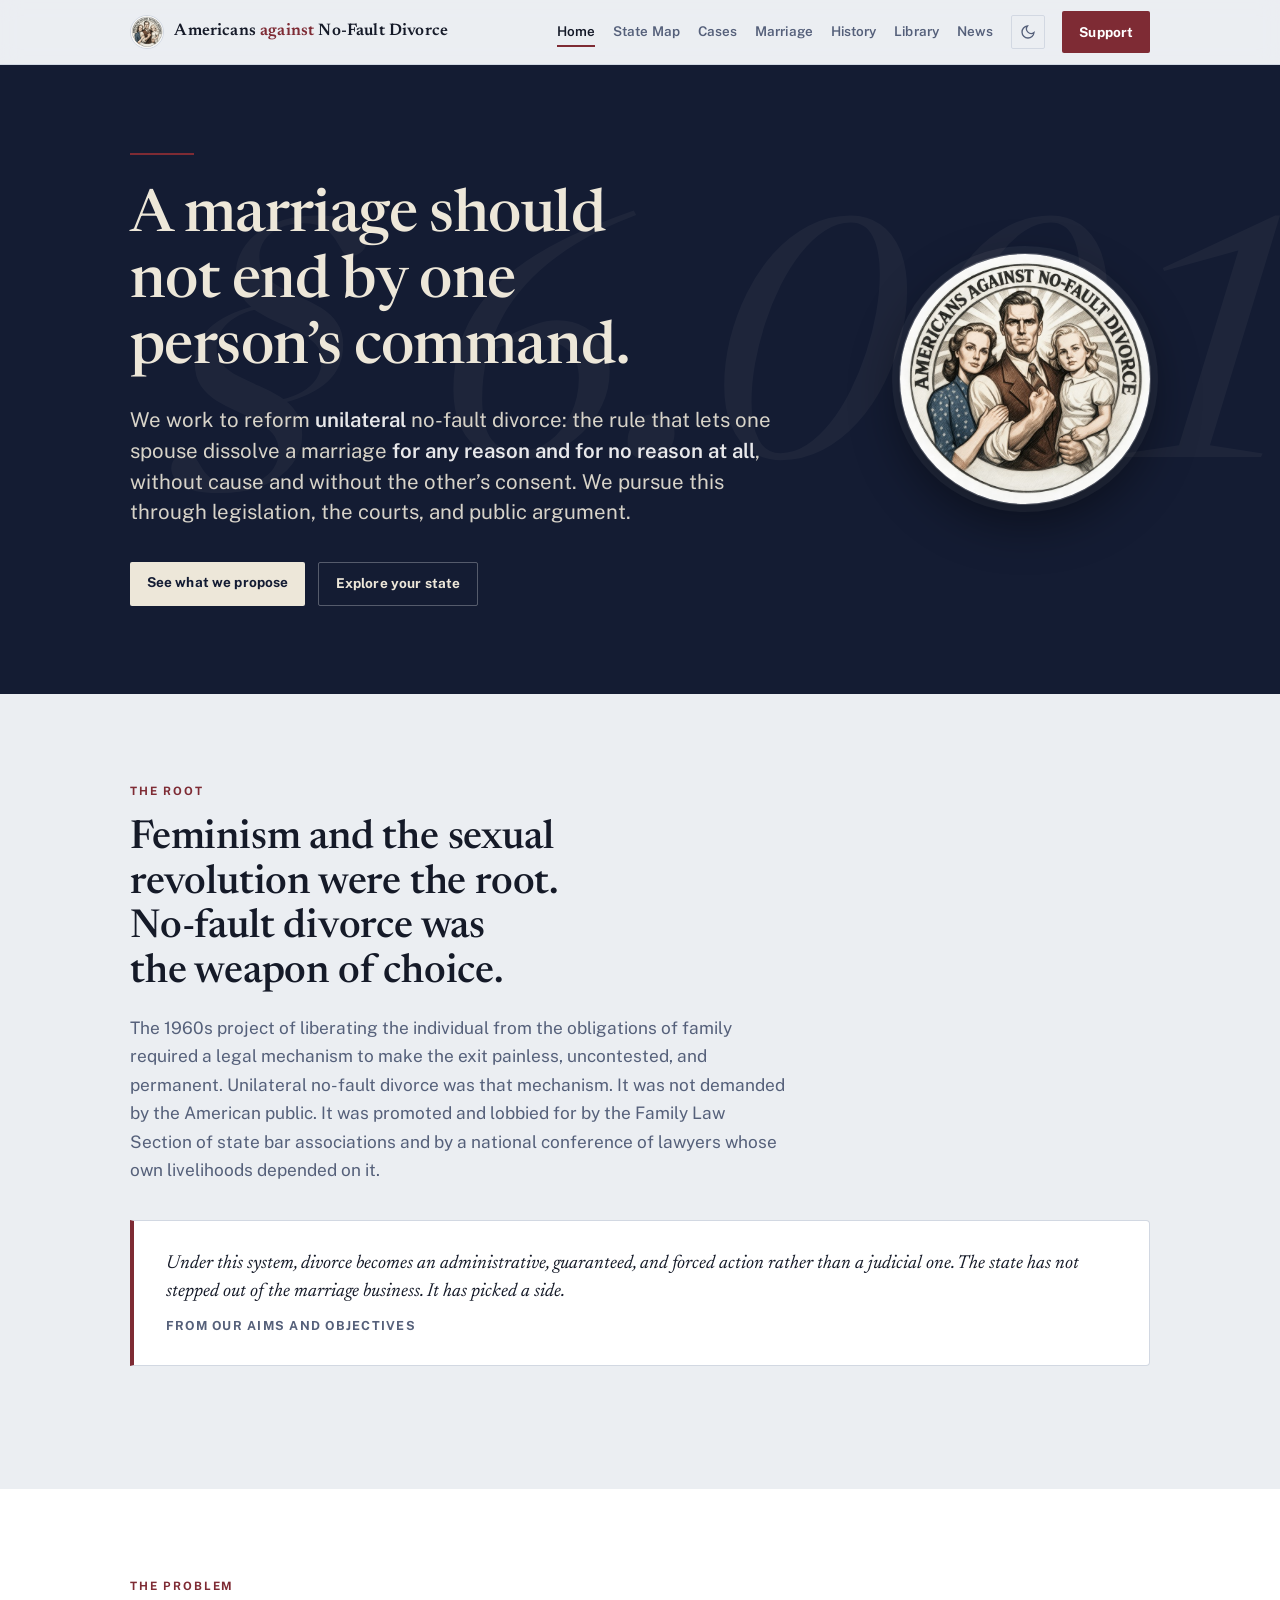
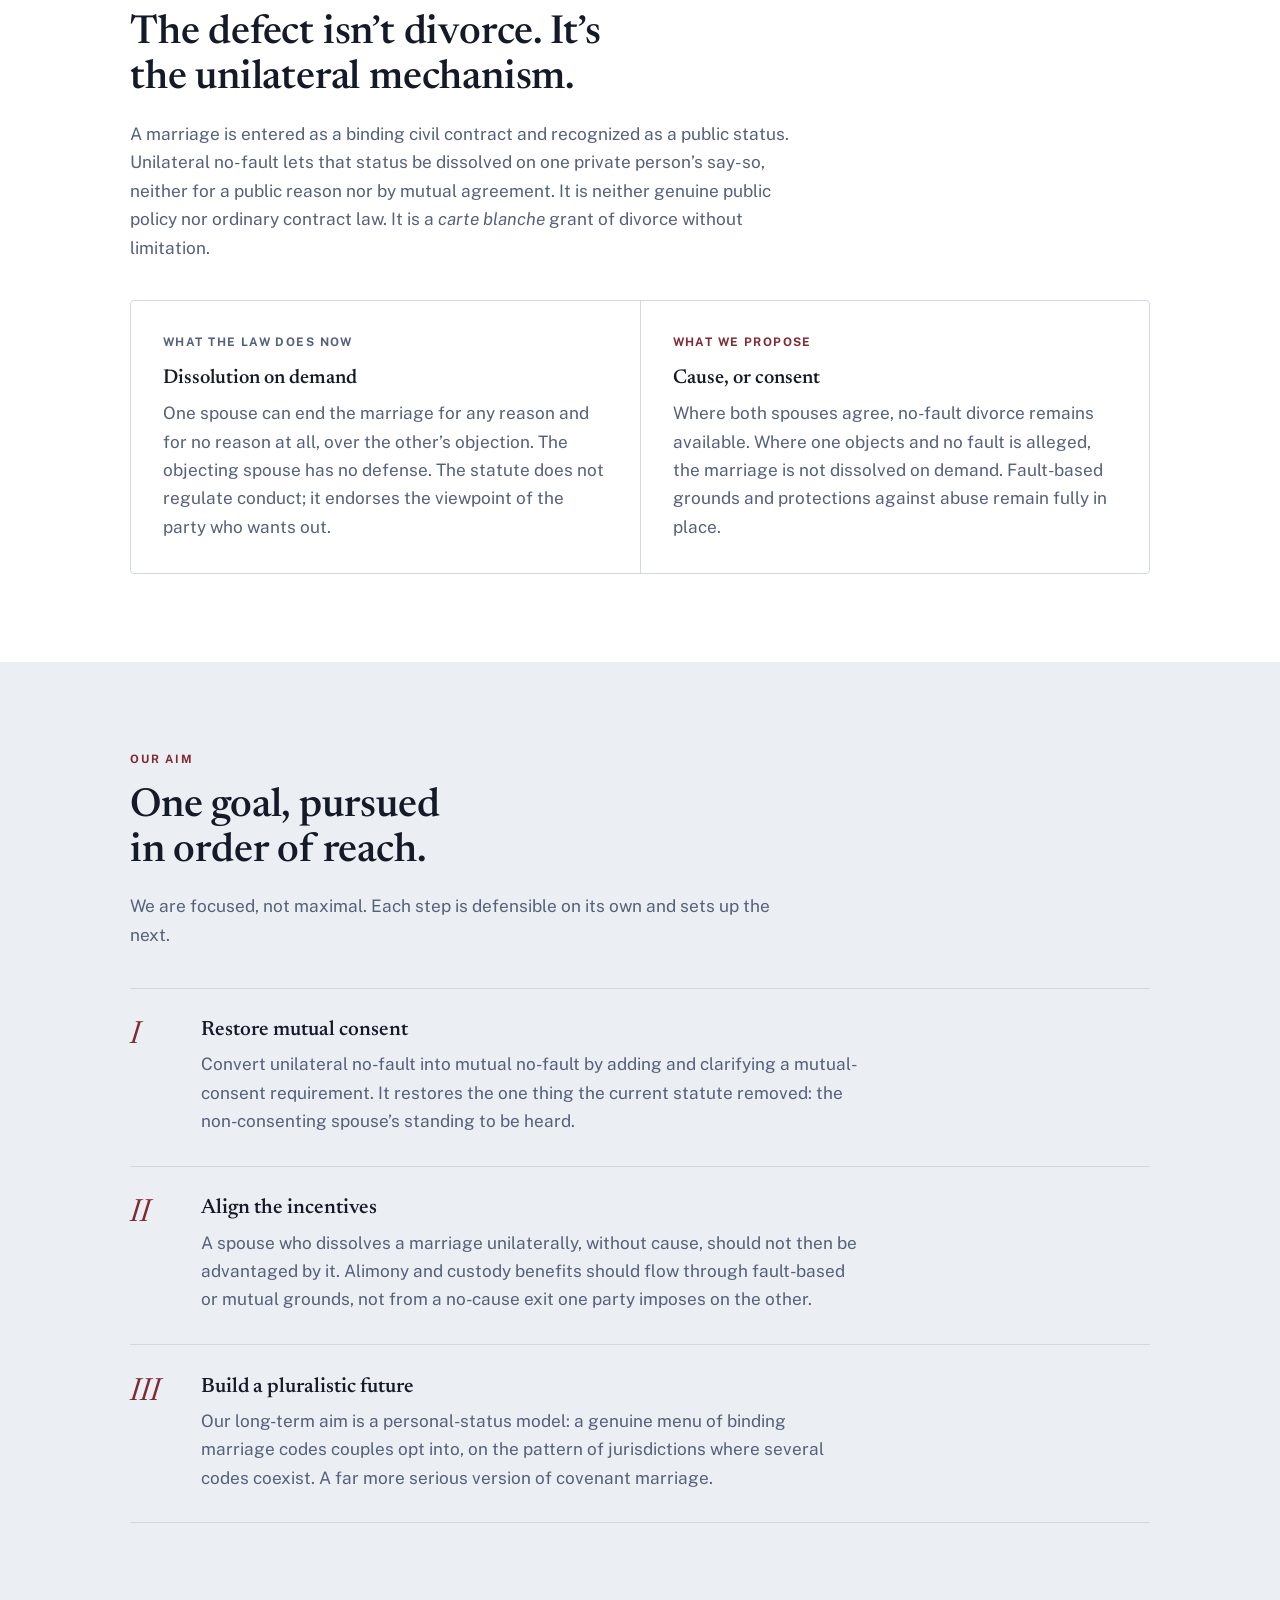
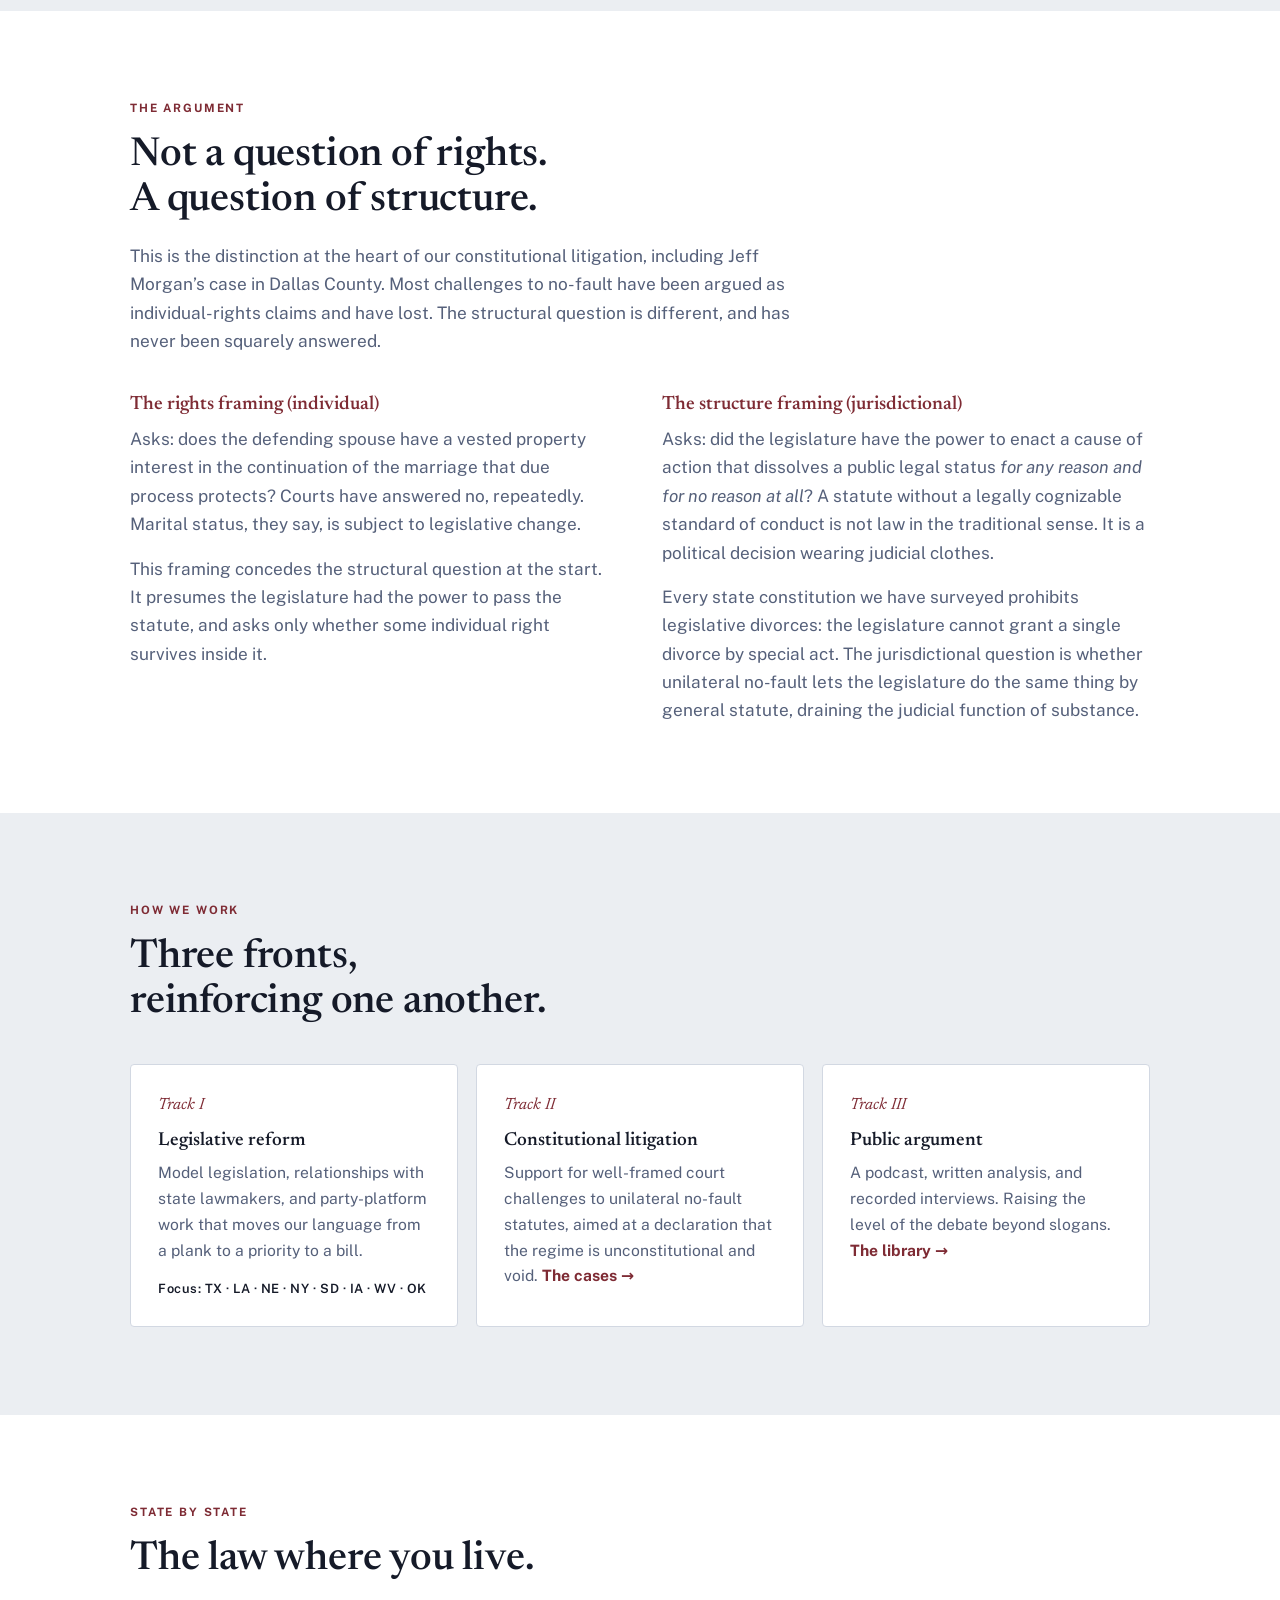
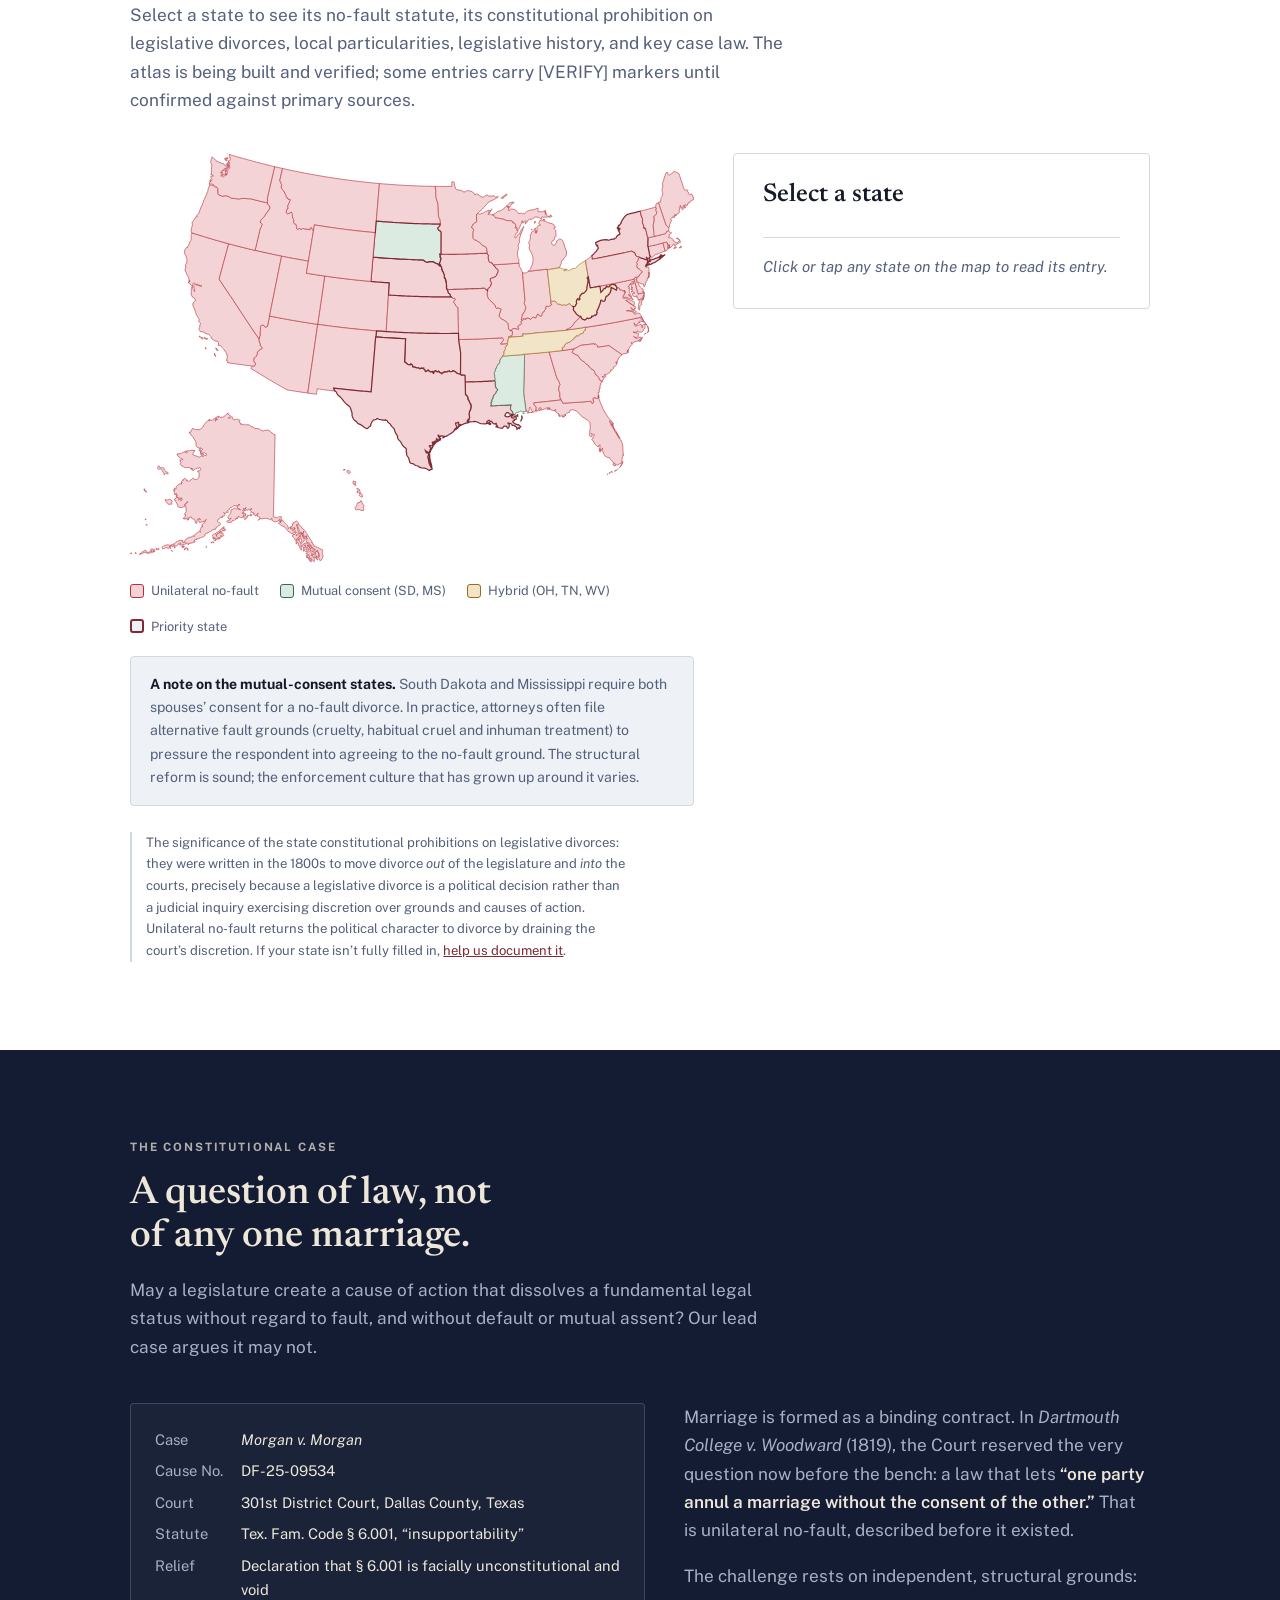
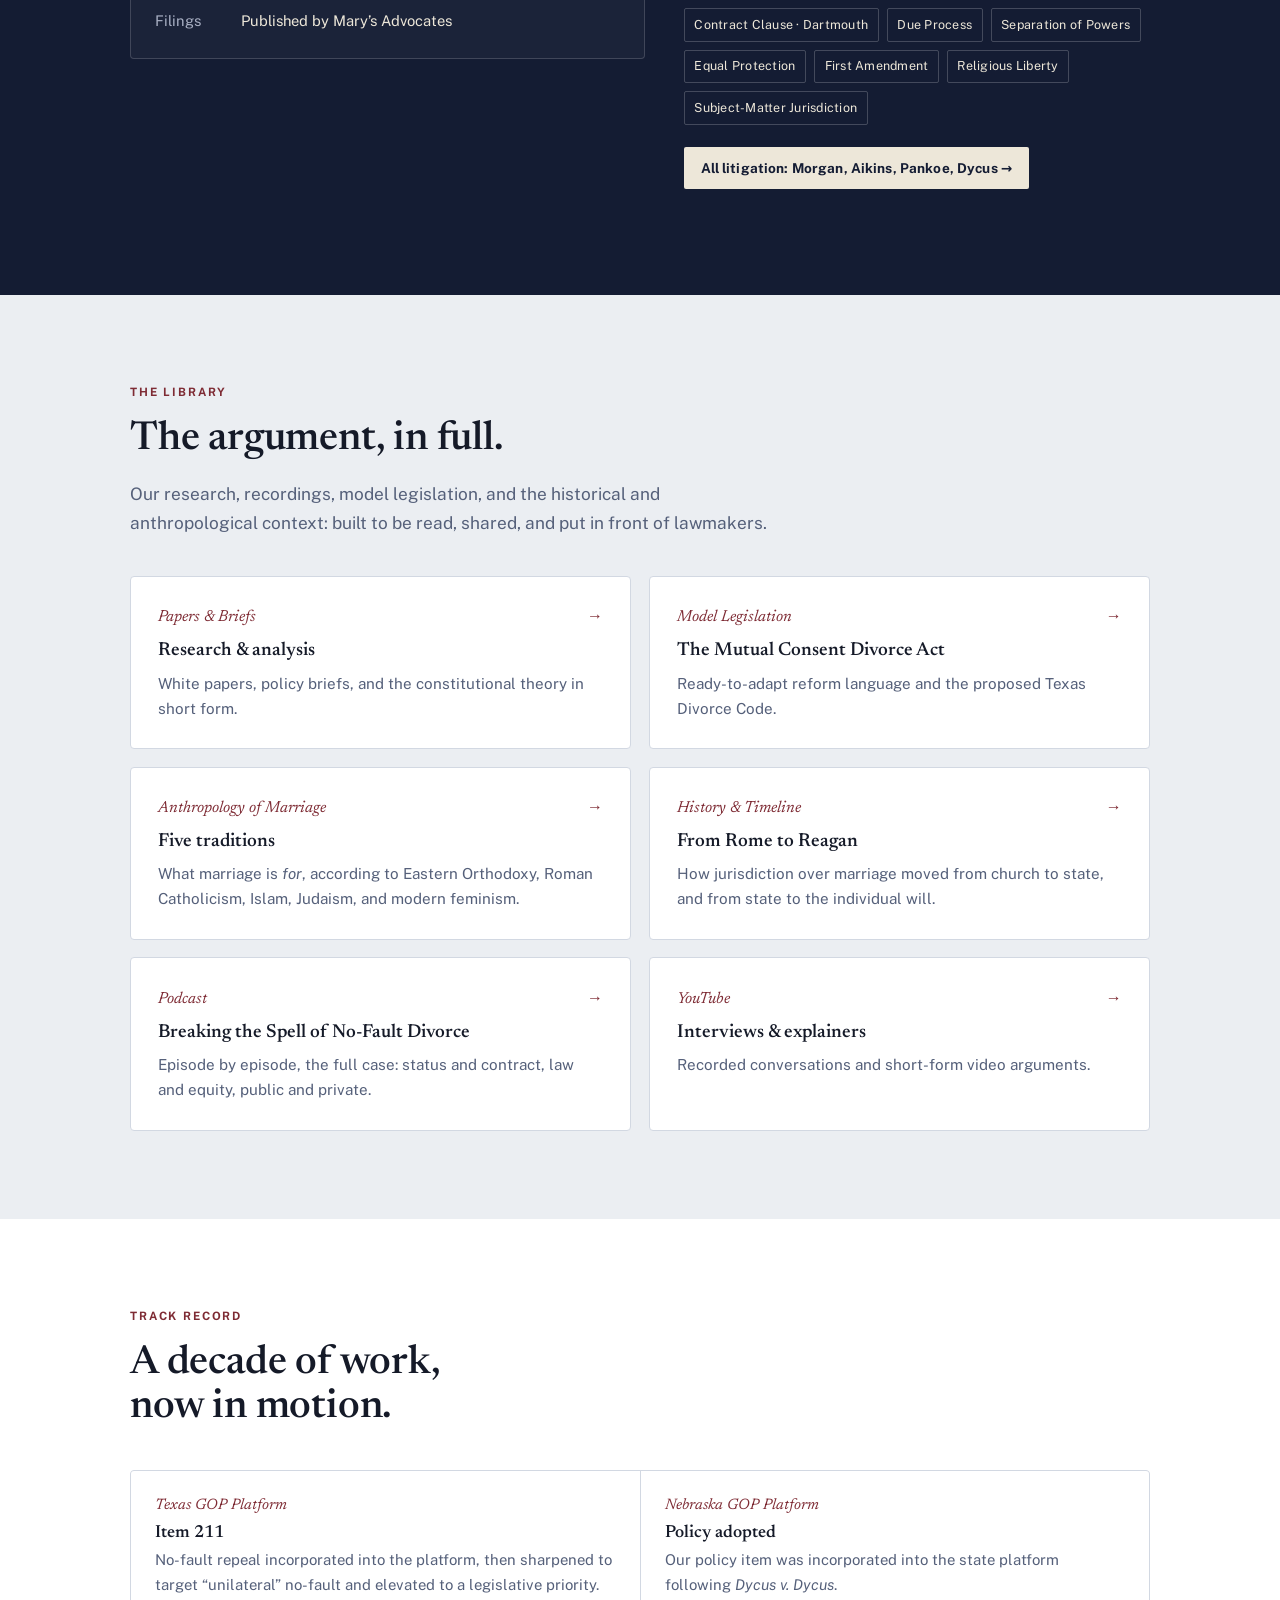
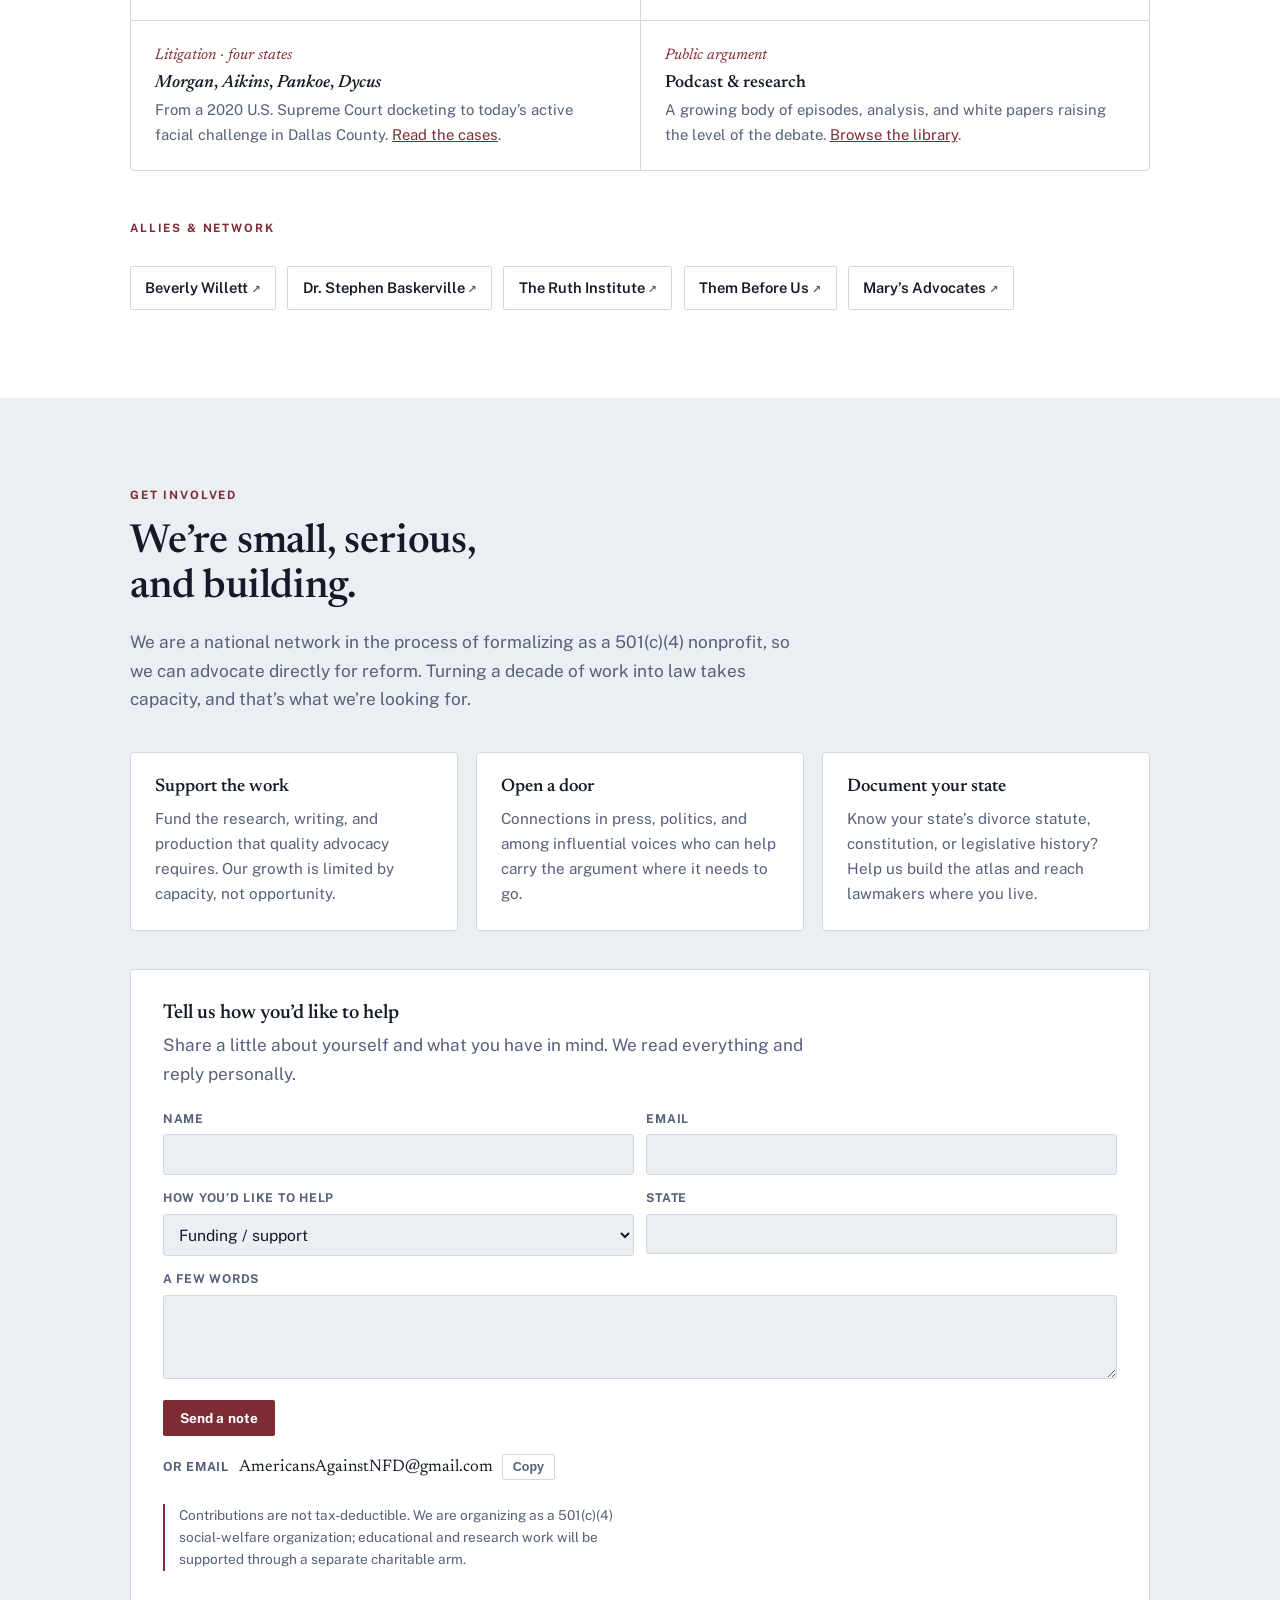
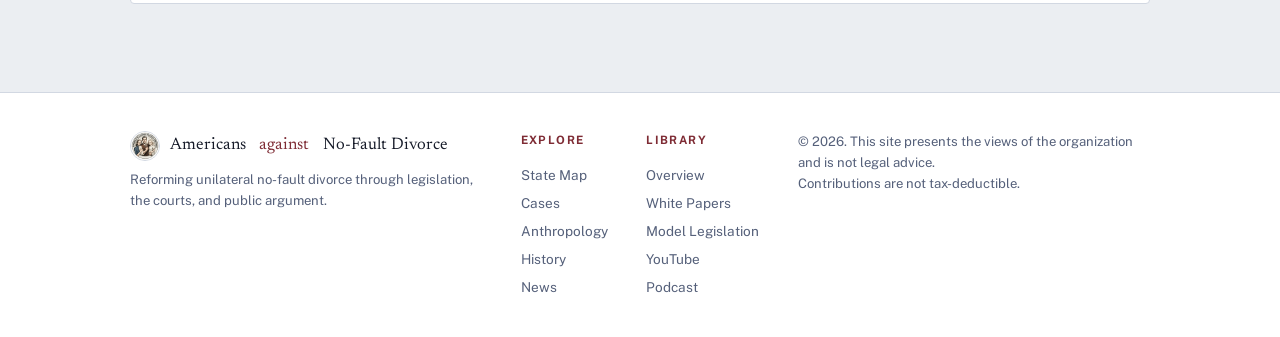
==== commit 53d506ba: "Add files via upload" ====
--- a/index.html
+++ b/index.html
@@ -3,11 +3,14 @@
 <head>
 <meta charset="utf-8">
 <meta name="viewport" content="width=device-width, initial-scale=1, viewport-fit=cover">
-<title>Marriage by Consent</title>
+<title>Americans Against No-Fault Divorce</title>
+<meta name="description" content="A national network working to reform unilateral no-fault divorce through legislation, constitutional litigation, and public argument.">
+<link rel="icon" href="assets/logo-180.png">
 <link rel="stylesheet" href="https://fonts.googleapis.com/css2?family=Newsreader:ital,opsz,wght@0,6..72,400..700;1,6..72,400..700&family=Public+Sans:wght@400;600;700;800&display=swap">
 <link rel="stylesheet" href="site.css">
 </head>
 <body>
+
 <header class="nav">
   <div class="wrap">
     <a href="index.html" class="brand"><img src="assets/logo-180.png" alt="">
@@ -16,8 +19,10 @@
       <a href="index.html" class="active">Home</a>
       <a href="index.html#map">State Map</a>
       <a href="cases.html">Cases</a>
+      <a href="anthropology.html">Marriage</a>
+      <a href="history.html">History</a>
       <a href="library.html">Library</a>
-      <a href="index.html#involved">Get Involved</a>
+      <a href="news.html">News</a>
     </nav>
     <button class="themetoggle" id="themeBtn" aria-label="Toggle light or dark theme" title="Toggle theme">
       <svg width="16" height="16" viewBox="0 0 24 24" fill="none" stroke="currentColor" stroke-width="2" aria-hidden="true"><path d="M21 12.8A9 9 0 1 1 11.2 3a7 7 0 0 0 9.8 9.8z"/></svg>
@@ -34,7 +39,7 @@
       <div>
         <div class="rule"></div>
         <h1>A marriage should not end by one person&rsquo;s command.</h1>
-        <p class="lede">We work to reform <b>unilateral</b> no-fault divorce &mdash; the rule that lets one spouse dissolve a marriage without cause and without the other&rsquo;s consent &mdash; through legislation, the courts, and public argument.</p>
+        <p class="lede">We work to reform <b>unilateral</b> no-fault divorce: the rule that lets one spouse dissolve a marriage <b>for any reason and for no reason at all</b>, without cause and without the other&rsquo;s consent. We pursue this through legislation, the courts, and public argument.</p>
         <div class="cta">
           <a href="#aim" class="btn on-dark">See what we propose</a>
           <a href="#map" class="btn ghost" style="color:var(--on-navy);border-color:rgba(255,255,255,.28)">Explore your state</a>
@@ -44,16 +49,28 @@
     </div>
   </section>
 
-  <section id="problem">
+  <section id="root">
+    <div class="wrap">
+      <div class="eyebrow">The Root</div>
+      <h2 class="lead-h">Feminism and the sexual revolution were the root. No-fault divorce was the weapon of choice.</h2>
+      <p class="section-intro">The 1960s project of liberating the individual from the obligations of family required a legal mechanism to make the exit painless, uncontested, and permanent. Unilateral no-fault divorce was that mechanism. It was not demanded by the American public. It was promoted and lobbied for by the Family Law Section of state bar associations and by a national conference of lawyers whose own livelihoods depended on it.</p>
+      <div class="callout">
+        <p>Under this system, divorce becomes an administrative, guaranteed, and forced action rather than a judicial one. The state has not stepped out of the marriage business. It has picked a side.</p>
+        <cite>From our aims and objectives</cite>
+      </div>
+    </div>
+  </section>
+
+  <section id="problem" style="background:var(--surface)">
     <div class="wrap">
       <div class="eyebrow">The Problem</div>
-      <h2 class="lead-h">The defect isn&rsquo;t divorce. It&rsquo;s unilateral no-fault.</h2>
-      <p class="section-intro">A marriage is entered as a binding civil contract and recognized as a public status. Unilateral no-fault lets that status be dissolved on one private person&rsquo;s say-so &mdash; neither for a public reason nor by mutual agreement. It is neither genuine public policy nor ordinary contract law.</p>
+      <h2 class="lead-h">The defect isn&rsquo;t divorce. It&rsquo;s the unilateral mechanism.</h2>
+      <p class="section-intro">A marriage is entered as a binding civil contract and recognized as a public status. Unilateral no-fault lets that status be dissolved on one private person&rsquo;s say-so, neither for a public reason nor by mutual agreement. It is neither genuine public policy nor ordinary contract law. It is a <i>carte blanche</i> grant of divorce without limitation.</p>
       <div class="contrast">
         <div class="now">
           <div class="k">What the law does now</div>
           <h3>Dissolution on demand</h3>
-          <p>One spouse can end the marriage for any reason, or none, over the other&rsquo;s objection. The objecting spouse has no defense: a court cannot weigh whether the marriage is truly over, because the statute has stopped asking.</p>
+          <p>One spouse can end the marriage for any reason and for no reason at all, over the other&rsquo;s objection. The objecting spouse has no defense. The statute does not regulate conduct; it endorses the viewpoint of the party who wants out.</p>
         </div>
         <div class="prop">
           <div class="k">What we propose</div>
@@ -64,7 +81,7 @@
     </div>
   </section>
 
-  <section id="aim" style="background:var(--surface)">
+  <section id="aim">
     <div class="wrap">
       <div class="eyebrow">Our Aim</div>
       <h2 class="lead-h">One goal, pursued in order of reach.</h2>
@@ -74,23 +91,42 @@
           <div class="num">I</div>
           <div>
             <h3>Restore mutual consent</h3>
-            <p>Convert unilateral no-fault into mutual no-fault by adding and clarifying a mutual-consent requirement &mdash; the most pragmatic, high-impact reform available. It restores the one thing the current statute removed: the non-consenting spouse&rsquo;s standing to be heard.</p>
-            <span class="note">Already law in <b>South Dakota</b> and <b>Mississippi</b> &mdash; we&rsquo;re asking states to adopt a model that works.</span>
+            <p>Convert unilateral no-fault into mutual no-fault by adding and clarifying a mutual-consent requirement. It restores the one thing the current statute removed: the non-consenting spouse&rsquo;s standing to be heard.</p>
           </div>
         </div>
         <div class="plank">
           <div class="num">II</div>
           <div>
             <h3>Align the incentives</h3>
-            <p>A spouse who dissolves a marriage unilaterally, without cause, should not then be advantaged by it. Alimony and custody benefits should flow through fault-based or mutual grounds &mdash; not from a no-cause exit one party imposes on the other.</p>
+            <p>A spouse who dissolves a marriage unilaterally, without cause, should not then be advantaged by it. Alimony and custody benefits should flow through fault-based or mutual grounds, not from a no-cause exit one party imposes on the other.</p>
           </div>
         </div>
         <div class="plank">
           <div class="num">III</div>
           <div>
             <h3>Build a pluralistic future</h3>
-            <p>Our long-term aim is a personal-status model &mdash; a genuine menu of binding marriage codes couples opt into, on the pattern of jurisdictions where several codes coexist. A far more serious version of covenant marriage: default commitments, not an optional checkbox.</p>
-          </div>
+            <p>Our long-term aim is a personal-status model: a genuine menu of binding marriage codes couples opt into, on the pattern of jurisdictions where several codes coexist. A far more serious version of covenant marriage.</p>
+          </div>
+        </div>
+      </div>
+    </div>
+  </section>
+
+  <section id="structure" style="background:var(--surface)">
+    <div class="wrap">
+      <div class="eyebrow">The Argument</div>
+      <h2 class="lead-h">Not a question of rights. A question of structure.</h2>
+      <p class="section-intro">This is the distinction at the heart of our constitutional litigation, including Jeff Morgan&rsquo;s case in Dallas County. Most challenges to no-fault have been argued as individual-rights claims and have lost. The structural question is different, and has never been squarely answered.</p>
+      <div class="twoup">
+        <div>
+          <h3>The rights framing (individual)</h3>
+          <p>Asks: does the defending spouse have a vested property interest in the continuation of the marriage that due process protects? Courts have answered no, repeatedly. Marital status, they say, is subject to legislative change.</p>
+          <p>This framing concedes the structural question at the start. It presumes the legislature had the power to pass the statute, and asks only whether some individual right survives inside it.</p>
+        </div>
+        <div>
+          <h3>The structure framing (jurisdictional)</h3>
+          <p>Asks: did the legislature have the power to enact a cause of action that dissolves a public legal status <i>for any reason and for no reason at all</i>? A statute without a legally cognizable standard of conduct is not law in the traditional sense. It is a political decision wearing judicial clothes.</p>
+          <p>Every state constitution we have surveyed prohibits legislative divorces: the legislature cannot grant a single divorce by special act. The jurisdictional question is whether unilateral no-fault lets the legislature do the same thing by general statute, draining the judicial function of substance.</p>
         </div>
       </div>
     </div>
@@ -105,17 +141,17 @@
           <div class="t-k">Track I</div>
           <h3>Legislative reform</h3>
           <p>Model legislation, relationships with state lawmakers, and party-platform work that moves our language from a plank to a priority to a bill.</p>
-          <div class="states">Focus: TX &middot; SD &middot; IA &middot; WV &middot; OK</div>
+          <div class="states">Focus: TX &middot; LA &middot; NE &middot; NY &middot; SD &middot; IA &middot; WV &middot; OK</div>
         </div>
         <div class="track">
           <div class="t-k">Track II</div>
           <h3>Constitutional litigation</h3>
-          <p>Support for well-framed court challenges to unilateral no-fault statutes, aimed ultimately at a declaration that the regime is unconstitutional and void. <a href="cases.html" style="color:var(--accent);font-weight:700;text-decoration:none">The cases &rarr;</a></p>
+          <p>Support for well-framed court challenges to unilateral no-fault statutes, aimed at a declaration that the regime is unconstitutional and void. <a href="cases.html" style="color:var(--accent);font-weight:700;text-decoration:none">The cases &rarr;</a></p>
         </div>
         <div class="track">
           <div class="t-k">Track III</div>
           <h3>Public argument</h3>
-          <p>A podcast, written analysis, and recorded interviews &mdash; raising the level of the debate beyond slogans and giving supporters and lawmakers language they can carry. <a href="library.html" style="color:var(--accent);font-weight:700;text-decoration:none">The library &rarr;</a></p>
+          <p>A podcast, written analysis, and recorded interviews. Raising the level of the debate beyond slogans. <a href="library.html" style="color:var(--accent);font-weight:700;text-decoration:none">The library &rarr;</a></p>
         </div>
       </div>
     </div>
@@ -125,15 +161,18 @@
     <div class="wrap">
       <div class="eyebrow">State by State</div>
       <h2 class="lead-h">The law where you live.</h2>
-      <p class="section-intro">Select a state to see its no-fault statute, whether its constitution bars the legislature from granting special or legislative divorces, local particularities, legislative history, and proposed reform language.</p>
+      <p class="section-intro">Select a state to see its no-fault statute, its constitutional prohibition on legislative divorces, local particularities, legislative history, and key case law. The atlas is being built and verified; some entries carry [VERIFY] markers until confirmed against primary sources.</p>
       <div class="mapgrid">
         <div class="mapbox">
           <div id="mapsvg-host"></div>
           <div class="legend">
-            <span><i class="swatch model"></i> Mutual consent already required</span>
+            <span><i class="swatch unilateral"></i> Unilateral no-fault</span>
+            <span><i class="swatch model"></i> Mutual consent (SD, MS)</span>
+            <span><i class="swatch hybrid"></i> Hybrid (OH, TN, WV)</span>
             <span><i class="swatch focus"></i> Priority state</span>
-            <span><i class="swatch doc"></i> Documented</span>
-            <span><i class="swatch pending"></i> Not yet documented</span>
+          </div>
+          <div class="mapcaveat">
+            <b>A note on the mutual-consent states.</b> South Dakota and Mississippi require both spouses&rsquo; consent for a no-fault divorce. In practice, attorneys often file alternative fault grounds (cruelty, habitual cruel and inhuman treatment) to pressure the respondent into agreeing to the no-fault ground. The structural reform is sound; the enforcement culture that has grown up around it varies.
           </div>
         </div>
         <aside class="statepanel" aria-live="polite">
@@ -144,7 +183,7 @@
           </div>
         </aside>
       </div>
-      <p class="mapnote">This atlas is being compiled. Entries marked documented reflect our current research and should still be verified against official statutes and constitutions before they are relied on. If your state isn&rsquo;t filled in, <a href="#involved">help us document it</a>.</p>
+      <p class="mapnote">The significance of the state constitutional prohibitions on legislative divorces: they were written in the 1800s to move divorce <i>out</i> of the legislature and <i>into</i> the courts, precisely because a legislative divorce is a political decision rather than a judicial inquiry exercising discretion over grounds and causes of action. Unilateral no-fault returns the political character to divorce by draining the court&rsquo;s discretion. If your state isn&rsquo;t fully filled in, <a href="index.html#involved">help us document it</a>.</p>
     </div>
   </section>
 
@@ -159,7 +198,7 @@
             <dt>Case</dt><dd><em>Morgan v. Morgan</em></dd>
             <dt>Cause No.</dt><dd>DF-25-09534</dd>
             <dt>Court</dt><dd>301st District Court, Dallas County, Texas</dd>
-            <dt>Statute</dt><dd>Tex. Fam. Code &sect; 6.001 &mdash; &ldquo;insupportability&rdquo;</dd>
+            <dt>Statute</dt><dd>Tex. Fam. Code &sect; 6.001, &ldquo;insupportability&rdquo;</dd>
             <dt>Relief</dt><dd>Declaration that &sect; 6.001 is facially unconstitutional and void</dd>
             <dt>Filings</dt><dd>Published by Mary&rsquo;s Advocates</dd>
           </dl>
@@ -176,37 +215,47 @@
             <span class="ground">Religious Liberty</span>
             <span class="ground">Subject-Matter Jurisdiction</span>
           </div>
-          <p style="margin-top:1.4rem"><a href="cases.html" class="btn on-dark">All litigation &mdash; Morgan, Aikins, Pankoe, Dycus &rarr;</a></p>
-        </div>
-      </div>
-    </div>
-  </section>
-
-  <section id="library">
-    <div class="wrap">
-      <div class="eyebrow">Library</div>
+          <p style="margin-top:1.4rem"><a href="cases.html" class="btn on-dark">All litigation: Morgan, Aikins, Pankoe, Dycus &rarr;</a></p>
+        </div>
+      </div>
+    </div>
+  </section>
+
+  <section id="library-preview">
+    <div class="wrap">
+      <div class="eyebrow">The Library</div>
       <h2 class="lead-h">The argument, in full.</h2>
-      <p class="section-intro">Our research, recordings, and model legislation &mdash; built to be read, shared, and put in front of lawmakers.</p>
+      <p class="section-intro">Our research, recordings, model legislation, and the historical and anthropological context: built to be read, shared, and put in front of lawmakers.</p>
       <div class="lib">
-        <a class="libcard" href="papers.html">
-          <span class="lk">White Papers <span class="arrow">&rarr;</span></span>
-          <h3>Research &amp; briefs</h3>
-          <p>Short, cited papers on the constitutional case, the South Dakota model, and what marriage is in law.</p>
+        <a class="libcard" href="library.html">
+          <span class="lk">Papers &amp; Briefs <span class="arrow">&rarr;</span></span>
+          <h3>Research &amp; analysis</h3>
+          <p>White papers, policy briefs, and the constitutional theory in short form.</p>
         </a>
         <a class="libcard" href="bills.html">
           <span class="lk">Model Legislation <span class="arrow">&rarr;</span></span>
-          <h3>The mutual-consent bill</h3>
-          <p>Ready-to-adapt reform language, with a one-page summary and answers to the common objections.</p>
+          <h3>The Mutual Consent Divorce Act</h3>
+          <p>Ready-to-adapt reform language and the proposed Texas Divorce Code.</p>
+        </a>
+        <a class="libcard" href="anthropology.html">
+          <span class="lk">Anthropology of Marriage <span class="arrow">&rarr;</span></span>
+          <h3>Five traditions</h3>
+          <p>What marriage is <i>for</i>, according to Eastern Orthodoxy, Roman Catholicism, Islam, Judaism, and modern feminism.</p>
+        </a>
+        <a class="libcard" href="history.html">
+          <span class="lk">History &amp; Timeline <span class="arrow">&rarr;</span></span>
+          <h3>From Rome to Reagan</h3>
+          <p>How jurisdiction over marriage moved from church to state, and from state to the individual will.</p>
+        </a>
+        <a class="libcard" href="podcast.html">
+          <span class="lk">Podcast <span class="arrow">&rarr;</span></span>
+          <h3>Breaking the Spell of No-Fault Divorce</h3>
+          <p>Episode by episode, the full case: status and contract, law and equity, public and private.</p>
         </a>
         <a class="libcard" href="youtube.html">
           <span class="lk">YouTube <span class="arrow">&rarr;</span></span>
-          <h3>The Human Side</h3>
-          <p>Interviews with people harmed by the unilateral system &mdash; real faces on what the policy does.</p>
-        </a>
-        <a class="libcard" href="podcast.html">
-          <span class="lk">Podcast <span class="arrow">&rarr;</span></span>
-          <h3>The series</h3>
-          <p>Episode by episode, the full case: status and contract, law and equity, public and private.</p>
+          <h3>Interviews &amp; explainers</h3>
+          <p>Recorded conversations and short-form video arguments.</p>
         </a>
       </div>
     </div>
@@ -220,17 +269,17 @@
         <div class="rec">
           <div class="y">Texas GOP Platform</div>
           <h3>Item 211</h3>
-          <p>No-fault repeal incorporated into the platform, then sharpened to target &ldquo;unilateral&rdquo; no-fault &mdash; and elevated to a legislative priority.</p>
+          <p>No-fault repeal incorporated into the platform, then sharpened to target &ldquo;unilateral&rdquo; no-fault and elevated to a legislative priority.</p>
         </div>
         <div class="rec">
           <div class="y">Nebraska GOP Platform</div>
           <h3>Policy adopted</h3>
-          <p>Our policy item was incorporated into the state platform following <em>Dycus v. Dycus</em>, a case we were involved with.</p>
+          <p>Our policy item was incorporated into the state platform following <em>Dycus v. Dycus</em>.</p>
         </div>
         <div class="rec">
           <div class="y">Litigation &middot; four states</div>
           <h3><em>Morgan</em>, <em>Aikins</em>, <em>Pankoe</em>, <em>Dycus</em></h3>
-          <p>From a 2019 U.S. Supreme Court docketing to today&rsquo;s active facial challenge in Dallas County. <a href="cases.html" style="color:var(--accent)">Read the cases</a>.</p>
+          <p>From a 2020 U.S. Supreme Court docketing to today&rsquo;s active facial challenge in Dallas County. <a href="cases.html" style="color:var(--accent)">Read the cases</a>.</p>
         </div>
         <div class="rec">
           <div class="y">Public argument</div>
@@ -240,11 +289,11 @@
       </div>
       <div class="eyebrow" style="margin-top:3rem">Allies &amp; Network</div>
       <div class="allies">
-        <span class="ally">Beverly Willett</span>
-        <span class="ally">Dr. Stephen Baskerville</span>
-        <span class="ally">The Ruth Institute</span>
-        <span class="ally">Them Before Us</span>
-        <span class="ally">Mary&rsquo;s Advocates</span>
+        <a class="ally" href="https://beverlywillett.com/" target="_blank" rel="noopener noreferrer">Beverly Willett</a>
+        <a class="ally" href="https://stephenbaskerville.substack.com/" target="_blank" rel="noopener noreferrer">Dr. Stephen Baskerville</a>
+        <a class="ally" href="https://ruthinstitute.org/" target="_blank" rel="noopener noreferrer">The Ruth Institute</a>
+        <a class="ally" href="https://thembeforeus.com/" target="_blank" rel="noopener noreferrer">Them Before Us</a>
+        <a class="ally" href="https://marysadvocates.org/" target="_blank" rel="noopener noreferrer">Mary&rsquo;s Advocates</a>
       </div>
     </div>
   </section>
@@ -253,7 +302,7 @@
     <div class="wrap">
       <div class="eyebrow">Get Involved</div>
       <h2 class="lead-h">We&rsquo;re small, serious, and building.</h2>
-      <p class="section-intro">We are a national network in the process of formalizing as a 501(c)(4) nonprofit, so we can advocate directly for reform. Turning a decade of work into law takes capacity &mdash; and that&rsquo;s what we&rsquo;re looking for.</p>
+      <p class="section-intro">We are a national network in the process of formalizing as a 501(c)(4) nonprofit, so we can advocate directly for reform. Turning a decade of work into law takes capacity, and that&rsquo;s what we&rsquo;re looking for.</p>
       <div class="give">
         <div class="card">
           <h3>Support the work</h3>
@@ -265,23 +314,16 @@
         </div>
         <div class="card">
           <h3>Document your state</h3>
-          <p>Know your state&rsquo;s divorce statute, constitution, or legislative history? Help us build the atlas &mdash; and reach lawmakers where you live.</p>
+          <p>Know your state&rsquo;s divorce statute, constitution, or legislative history? Help us build the atlas and reach lawmakers where you live.</p>
         </div>
       </div>
       <div class="contactbar">
         <h3>Tell us how you&rsquo;d like to help</h3>
         <p>Share a little about yourself and what you have in mind. We read everything and reply personally.</p>
         <form class="form" id="joinForm" novalidate>
-          <div>
-            <label for="f-name">Name</label>
-            <input id="f-name" name="name" type="text" autocomplete="name">
-          </div>
-          <div>
-            <label for="f-email">Email</label>
-            <input id="f-email" name="email" type="email" autocomplete="email">
-          </div>
-          <div>
-            <label for="f-help">How you&rsquo;d like to help</label>
+          <div><label for="f-name">Name</label><input id="f-name" name="name" type="text" autocomplete="name"></div>
+          <div><label for="f-email">Email</label><input id="f-email" name="email" type="email" autocomplete="email"></div>
+          <div><label for="f-help">How you&rsquo;d like to help</label>
             <select id="f-help" name="help">
               <option>Funding / support</option>
               <option>Connections &amp; press</option>
@@ -293,22 +335,13 @@
               <option>Other</option>
             </select>
           </div>
-          <div>
-            <label for="f-state">State</label>
-            <input id="f-state" name="state" type="text" autocomplete="address-level1">
-          </div>
-          <div class="full">
-            <label for="f-msg">A few words</label>
-            <textarea id="f-msg" name="message"></textarea>
-          </div>
-          <div class="full">
-            <button type="submit" class="btn">Send a note</button>
-            <span class="formnote" id="formMsg" role="status"></span>
-          </div>
+          <div><label for="f-state">State</label><input id="f-state" name="state" type="text" autocomplete="address-level1"></div>
+          <div class="full"><label for="f-msg">A few words</label><textarea id="f-msg" name="message"></textarea></div>
+          <div class="full"><button type="submit" class="btn">Send a note</button><span class="formnote" id="formMsg" role="status"></span></div>
         </form>
         <div class="mailrow">
           <span style="font-size:.78rem;font-weight:700;letter-spacing:.06em;text-transform:uppercase;color:var(--muted)">Or email</span>
-          <span class="mail" id="orgEmail">hello@yourdomain.org</span>
+          <span class="mail" id="orgEmail">AmericansAgainstNFD@gmail.com</span>
           <button class="copybtn" id="copyEmail" type="button">Copy</button>
         </div>
         <p class="disclaimer">Contributions are not tax-deductible. We are organizing as a 501(c)(4) social-welfare organization; educational and research work will be supported through a separate charitable arm.</p>
@@ -327,23 +360,25 @@
       <div class="fhead">Explore</div>
       <a href="index.html#map">State Map</a>
       <a href="cases.html">Cases</a>
-      <a href="index.html#involved">Get Involved</a>
+      <a href="anthropology.html">Anthropology</a>
+      <a href="history.html">History</a>
+      <a href="news.html">News</a>
     </nav>
     <nav>
       <div class="fhead">Library</div>
+      <a href="library.html">Overview</a>
       <a href="papers.html">White Papers</a>
       <a href="bills.html">Model Legislation</a>
       <a href="youtube.html">YouTube</a>
       <a href="podcast.html">Podcast</a>
     </nav>
     <div class="fcol">
-      <small>&copy; <span class="yr"></span> &middot; This site presents the views of the organization and is not legal advice.<br>Contributions are not tax-deductible.</small>
+      <small>&copy; <span class="yr"></span>. This site presents the views of the organization and is not legal advice.<br>Contributions are not tax-deductible.</small>
     </div>
   </div>
 </footer>
 
 <script src="usmap-data.js"></script>
 <script src="site.js"></script>
-
 </body>
 </html>
--- a/site.css
+++ b/site.css
@@ -1,11 +1,10 @@
-/* Americans Against No-Fault Divorce — shared site styles
-   Identity: jurisprudential serif (Newsreader) + civic sans (Public Sans);
-   cool parchment ground, ink navy bands, oxblood accent; engraved-print figures. */
+/* Americans Against No-Fault Divorce */
 :root{
   --bg:#EBEEF2; --surface:#FFFFFF; --ink:#151A28; --muted:#55607A;
   --line:#D2D8E2; --accent:#7E2B34; --accent-soft:#9A3B44;
   --navy:#141C33; --on-navy:#EDE7D9; --on-navy-muted:#A9B0C4;
   --chip:#EEF1F6; --good:#2E6B4F; --good-fill:#DCEBE2;
+  --red:#B4303A; --red-fill:#F4D3D6; --amber:#9A6B1A; --amber-fill:#F2E4C7;
   --paper:#F7F4EC; --paper-line:#D8D2C2;
   --serif:"Newsreader",Georgia,"Times New Roman",serif;
   --sans:"Public Sans",system-ui,-apple-system,"Segoe UI",sans-serif;
@@ -17,6 +16,7 @@
   --line:#28303F; --accent:#CC7A80; --accent-soft:#B9666C;
   --navy:#090D18; --on-navy:#ECE6D8; --on-navy-muted:#9BA3BA;
   --chip:#1B2334; --good:#5FB58C; --good-fill:#13271F;
+  --red:#D96B74; --red-fill:#3A1A1E; --amber:#D9B06A; --amber-fill:#2E2416;
   --header-bg:rgba(13,17,28,.84);
   color-scheme:dark;
 }}
@@ -25,6 +25,7 @@
   --line:#28303F; --accent:#CC7A80; --accent-soft:#B9666C;
   --navy:#090D18; --on-navy:#ECE6D8; --on-navy-muted:#9BA3BA;
   --chip:#1B2334; --good:#5FB58C; --good-fill:#13271F;
+  --red:#D96B74; --red-fill:#3A1A1E; --amber:#D9B06A; --amber-fill:#2E2416;
   --header-bg:rgba(13,17,28,.84);
   color-scheme:dark;
 }
@@ -50,8 +51,9 @@
 .on-navy .eyebrow{color:var(--on-navy);opacity:.72}
 .lead-h{font-size:clamp(1.7rem,3.4vw,2.5rem);font-weight:540;max-width:22ch;letter-spacing:-.005em}
 .section-intro{color:var(--muted);max-width:60ch;margin-top:1.1rem;font-size:1.08rem}
-
-/* ---------- nav ---------- */
+.section-intro b{color:var(--ink)}
+
+/* nav */
 header.nav{position:sticky;top:env(safe-area-inset-top,0px);z-index:40;
   background:var(--header-bg);backdrop-filter:saturate(1.3) blur(10px);
   border-bottom:1px solid var(--line)}
@@ -61,10 +63,9 @@
 .brand img{width:34px;height:34px;border-radius:50%;border:1px solid var(--line);flex:none}
 .brand .amp{color:var(--accent)}
 .brand .bname{overflow:hidden;text-overflow:ellipsis}
-.navlinks{display:flex;gap:1.15rem;align-items:center}
+.navlinks{display:flex;gap:1.1rem;align-items:center}
 .navlinks a{font-size:.84rem;text-decoration:none;color:var(--muted);font-weight:600;
-  letter-spacing:.01em;transition:color .15s;white-space:nowrap;padding-block:.2rem;
-  border-bottom:2px solid transparent}
+  letter-spacing:.01em;transition:color .15s;white-space:nowrap;padding-block:.2rem;border-bottom:2px solid transparent}
 .navlinks a:hover{color:var(--ink)}
 .navlinks a.active{color:var(--ink);border-bottom-color:var(--accent)}
 .btn{font-family:var(--sans);font-weight:700;font-size:.85rem;letter-spacing:.01em;
@@ -79,9 +80,9 @@
 .themetoggle{background:transparent;border:1px solid var(--line);color:var(--muted);
   border-radius:2px;width:34px;height:34px;cursor:pointer;display:grid;place-items:center;flex:none}
 .themetoggle:hover{color:var(--ink);border-color:var(--muted)}
-@media(max-width:960px){.navlinks{display:none}}
-
-/* ---------- hero (home) ---------- */
+@media(max-width:980px){.navlinks{display:none}}
+
+/* hero */
 .hero{background:var(--navy);color:var(--on-navy);position:relative;overflow:hidden}
 .hero .statute{position:absolute;right:-2%;top:50%;transform:translateY(-50%);
   font-family:var(--serif);font-style:italic;font-size:clamp(9rem,26vw,22rem);
@@ -99,26 +100,16 @@
 @media(max-width:720px){.hero .wrap{grid-template-columns:1fr}
   .seal{order:-1;width:130px}}
 
-/* ---------- subpage head ---------- */
+/* page head */
 .pagehead{background:var(--navy);color:var(--on-navy);padding-block:clamp(2.6rem,6vw,4.2rem)}
 .pagehead .eyebrow{color:var(--on-navy);opacity:.72}
 .pagehead h1{font-size:clamp(2rem,4.6vw,3.1rem);font-weight:530;max-width:20ch}
-.pagehead .lede{color:var(--on-navy-muted);max-width:56ch;margin-top:1.1rem;font-size:1.08rem}
+.pagehead .lede{color:var(--on-navy-muted);max-width:60ch;margin-top:1.1rem;font-size:1.08rem}
 .crumb{font-size:.8rem;color:var(--on-navy-muted);margin-bottom:1.2rem}
 .crumb a{color:var(--on-navy-muted);text-decoration:none}
 .crumb a:hover{color:var(--on-navy)}
 
-/* ---------- engraved figures ---------- */
-.engraving{margin:0;background:var(--paper);border:1px solid var(--paper-line);
-  padding:10px;box-shadow:0 1px 0 var(--line)}
-.engraving img{display:block;width:100%;border:1px solid var(--paper-line)}
-.engraving figcaption{font-size:.72rem;font-weight:700;letter-spacing:.12em;text-transform:uppercase;
-  color:#6B6453;padding-top:.55rem;text-align:center}
-.split{display:grid;grid-template-columns:1.1fr .9fr;gap:clamp(1.4rem,3.5vw,3rem);align-items:center;margin-top:2.4rem}
-.split.rev{grid-template-columns:.9fr 1.1fr}
-@media(max-width:760px){.split,.split.rev{grid-template-columns:1fr}}
-
-/* ---------- problem contrast ---------- */
+/* contrast */
 .contrast{display:grid;grid-template-columns:1fr 1fr;gap:1px;background:var(--line);
   border:1px solid var(--line);border-radius:4px;overflow:hidden;margin-top:2.4rem}
 .contrast>div{background:var(--surface);padding:clamp(1.3rem,3vw,2rem);min-width:0}
@@ -129,7 +120,7 @@
 .contrast p{color:var(--muted)}
 @media(max-width:620px){.contrast{grid-template-columns:1fr}}
 
-/* ---------- planks ---------- */
+/* planks */
 .planks{display:flex;flex-direction:column;margin-top:2.4rem;border-top:1px solid var(--line)}
 .plank{display:grid;grid-template-columns:auto 1fr;gap:clamp(1.1rem,3vw,2.4rem);
   padding-block:1.9rem;border-bottom:1px solid var(--line);align-items:start}
@@ -137,11 +128,8 @@
   line-height:1;min-width:1.8ch}
 .plank h3{font-size:1.3rem;font-weight:560;margin-bottom:.5rem}
 .plank p{color:var(--muted);max-width:60ch}
-.plank .note{display:inline-block;margin-top:.7rem;font-size:.84rem;color:var(--ink);
-  background:var(--chip);border:1px solid var(--line);border-radius:2px;padding:.3rem .6rem}
-.plank .note b{color:var(--accent)}
-
-/* ---------- tracks ---------- */
+
+/* tracks */
 .tracks{display:grid;grid-template-columns:repeat(3,1fr);gap:1.1rem;margin-top:2.4rem}
 .track{background:var(--surface);border:1px solid var(--line);border-radius:4px;
   padding:clamp(1.3rem,2.5vw,1.7rem);min-width:0}
@@ -151,7 +139,21 @@
 .track .states{margin-top:.9rem;font-size:.8rem;letter-spacing:.04em;color:var(--ink);font-weight:600}
 @media(max-width:760px){.tracks{grid-template-columns:1fr}}
 
-/* ---------- geographic map ---------- */
+/* key quote callout */
+.callout{background:var(--surface);border:1px solid var(--line);border-left:4px solid var(--accent);
+  padding:clamp(1.3rem,3vw,1.8rem) clamp(1.3rem,3vw,2rem);margin:2.2rem 0;border-radius:0 4px 4px 0}
+.callout p{font-family:var(--serif);font-size:1.18rem;line-height:1.5;color:var(--ink);font-style:italic}
+.callout cite{display:block;margin-top:.6rem;font-family:var(--sans);font-size:.78rem;
+  font-weight:700;letter-spacing:.1em;text-transform:uppercase;font-style:normal;color:var(--muted)}
+
+/* two-up prose */
+.twoup{display:grid;grid-template-columns:1fr 1fr;gap:clamp(1.4rem,3.5vw,3rem);margin-top:2.4rem}
+.twoup h3{font-size:1.2rem;font-weight:560;margin-bottom:.6rem;color:var(--accent)}
+.twoup p{color:var(--muted);max-width:52ch}
+.twoup p + p{margin-top:1rem}
+@media(max-width:760px){.twoup{grid-template-columns:1fr}}
+
+/* state map */
 .mapgrid{display:grid;grid-template-columns:1.15fr .85fr;gap:clamp(1.3rem,3vw,2.4rem);
   margin-top:2.4rem;align-items:start}
 @media(max-width:860px){.mapgrid{grid-template-columns:1fr}}
@@ -163,25 +165,21 @@
 :root[data-theme="dark"] .ussvg path:hover,:root[data-theme="dark"] .ussvg path:focus-visible{filter:brightness(1.35)}
 @media (prefers-color-scheme:dark){:root:not([data-theme="light"]) .ussvg path:hover,
  :root:not([data-theme="light"]) .ussvg path:focus-visible{filter:brightness(1.35)}}
-.ussvg path.documented{fill:var(--line)}
+.ussvg path.unilateral{fill:var(--red-fill);stroke:var(--red)}
 .ussvg path.model{fill:var(--good-fill);stroke:var(--good)}
-.ussvg path.focus{fill:#C9A3A7}
-:root[data-theme="dark"] .ussvg path.focus{fill:#5A3238}
-@media (prefers-color-scheme:dark){:root:not([data-theme="light"]) .ussvg path.focus{fill:#5A3238}}
-.ussvg path.model.focus{fill:var(--good-fill);stroke:var(--accent);stroke-width:1.6}
-.ussvg path.sel{stroke:var(--accent);stroke-width:2;filter:none}
+.ussvg path.hybrid{fill:var(--amber-fill);stroke:var(--amber)}
+.ussvg path.focus{stroke-width:2.2;stroke:var(--accent)}
+.ussvg path.sel{stroke:var(--accent);stroke-width:2.4;filter:none}
 .maptip{position:fixed;z-index:50;pointer-events:none;background:var(--navy);color:var(--on-navy);
   font-size:.78rem;font-weight:600;padding:.3rem .6rem;border-radius:2px;transform:translate(-50%,calc(-100% - 10px));
   white-space:nowrap;box-shadow:0 4px 14px rgba(0,0,0,.25)}
 .legend{display:flex;flex-wrap:wrap;gap:.9rem 1.3rem;margin-top:1.1rem;font-size:.8rem;color:var(--muted)}
 .legend span{display:inline-flex;align-items:center;gap:.45rem}
 .swatch{width:14px;height:14px;border-radius:3px;border:1px solid var(--line);flex:none}
+.swatch.unilateral{background:var(--red-fill);border-color:var(--red)}
 .swatch.model{background:var(--good-fill);border-color:var(--good)}
-.swatch.doc{background:var(--line);border-color:var(--muted)}
-.swatch.focus{background:#C9A3A7;border-color:var(--accent)}
-:root[data-theme="dark"] .swatch.focus{background:#5A3238}
-@media (prefers-color-scheme:dark){:root:not([data-theme="light"]) .swatch.focus{background:#5A3238}}
-.swatch.pending{background:var(--chip)}
+.swatch.hybrid{background:var(--amber-fill);border-color:var(--amber)}
+.swatch.focus{background:var(--chip);border-color:var(--accent);border-width:2px}
 .statepanel{background:var(--surface);border:1px solid var(--line);border-radius:4px;
   padding:clamp(1.3rem,3vw,1.8rem);position:sticky;top:calc(env(safe-area-inset-top,0px) + 80px);min-width:0}
 .statepanel .pname{font-family:var(--serif);font-size:1.6rem;font-weight:560;line-height:1}
@@ -189,6 +187,8 @@
 .ptag{font-size:.7rem;font-weight:700;letter-spacing:.06em;text-transform:uppercase;
   border-radius:2px;padding:.26rem .5rem;border:1px solid var(--line);color:var(--muted)}
 .ptag.model{color:var(--good);border-color:var(--good);background:var(--good-fill)}
+.ptag.unilateral{color:var(--red);border-color:var(--red);background:var(--red-fill)}
+.ptag.hybrid{color:var(--amber);border-color:var(--amber);background:var(--amber-fill)}
 .ptag.focus{color:var(--accent);border-color:var(--accent)}
 .field{border-top:1px solid var(--line);padding-top:1rem;margin-top:1rem}
 .field .fl{font-size:.72rem;font-weight:700;letter-spacing:.1em;text-transform:uppercase;
@@ -196,14 +196,14 @@
 .field p{font-size:.95rem;color:var(--ink)}
 .field p.empty{color:var(--muted);font-style:italic}
 .field .cite{font-family:var(--serif);font-style:italic}
-.panel-cta{margin-top:1.2rem}
-.panel-cta a{font-size:.85rem;font-weight:700;color:var(--accent);text-decoration:none}
-.panel-cta a:hover{text-decoration:underline}
+.mapcaveat{margin-top:1.2rem;padding:1rem 1.2rem;background:var(--chip);border:1px solid var(--line);
+  border-radius:4px;font-size:.88rem;color:var(--muted)}
+.mapcaveat b{color:var(--ink)}
 .mapnote{margin-top:1.6rem;font-size:.82rem;color:var(--muted);border-left:2px solid var(--line);
   padding-left:.9rem;max-width:62ch}
 .mapnote a{color:var(--accent)}
 
-/* ---------- case band / case cards ---------- */
+/* case band */
 .case{background:var(--navy);color:var(--on-navy)}
 .case h2{font-size:clamp(1.7rem,3.4vw,2.4rem);font-weight:540;max-width:22ch}
 .case .case-intro{color:var(--on-navy-muted);max-width:60ch;margin-top:1.1rem}
@@ -236,10 +236,13 @@
 .casecard .cbody b{color:var(--ink);font-weight:600}
 .casecard .gchips{display:flex;flex-wrap:wrap;gap:.45rem;margin-top:1.1rem}
 .gchip{font-size:.74rem;border:1px solid var(--line);color:var(--muted);border-radius:2px;padding:.28rem .55rem}
-.qp{margin:1.1rem 0 0;padding-left:1.2rem;color:var(--muted);font-size:.93rem}
-.qp li{margin-bottom:.35rem}
-
-/* ---------- library ---------- */
+.argblock{margin-top:1.3rem;background:var(--chip);border-left:3px solid var(--accent);
+  padding:1rem 1.1rem;border-radius:0 3px 3px 0}
+.argblock .alabel{font-size:.72rem;font-weight:700;letter-spacing:.1em;text-transform:uppercase;color:var(--accent);margin-bottom:.4rem}
+.argblock p{font-size:.93rem;color:var(--ink)}
+.argblock p + p{margin-top:.5rem}
+
+/* library */
 .lib{display:grid;grid-template-columns:repeat(2,1fr);gap:1.1rem;margin-top:2.4rem}
 @media(max-width:720px){.lib{grid-template-columns:1fr}}
 .libcard{display:flex;flex-direction:column;gap:.6rem;background:var(--surface);
@@ -252,8 +255,6 @@
 .libcard:hover .lk .arrow{transform:translateX(3px)}
 .libcard h3{font-size:1.18rem;font-weight:560}
 .libcard p{color:var(--muted);font-size:.95rem}
-.libcard .soon{align-self:flex-start;font-size:.7rem;font-weight:700;letter-spacing:.06em;
-  text-transform:uppercase;color:var(--muted);border:1px solid var(--line);border-radius:2px;padding:.2rem .45rem}
 
 /* papers */
 .papers{display:flex;flex-direction:column;margin-top:2.4rem;border-top:1px solid var(--line)}
@@ -261,12 +262,16 @@
   padding-block:1.7rem;border-bottom:1px solid var(--line);align-items:start}
 .paper .pno{font-family:var(--serif);font-style:italic;color:var(--accent);font-size:1.3rem;min-width:2ch}
 .paper h3{font-size:1.25rem;font-weight:560;margin-bottom:.45rem}
+.paper h3 a{color:inherit;text-decoration:none;border-bottom:1px solid transparent}
+.paper h3 a:hover{border-bottom-color:var(--accent)}
 .paper p{color:var(--muted);max-width:62ch;font-size:.97rem}
+.paper .plink{display:inline-block;margin-top:.6rem;font-size:.85rem;font-weight:700;color:var(--accent);text-decoration:none}
+.paper .plink:hover{text-decoration:underline}
 .paper .soon{font-size:.7rem;font-weight:700;letter-spacing:.06em;text-transform:uppercase;
   color:var(--muted);border:1px solid var(--line);border-radius:2px;padding:.24rem .5rem;white-space:nowrap}
 @media(max-width:640px){.paper{grid-template-columns:auto 1fr}.paper .soon{grid-column:2}}
 
-/* bill */
+/* bills page */
 .billdoc{background:var(--surface);border:1px solid var(--line);border-radius:4px;
   padding:clamp(1.6rem,4vw,2.6rem);margin-top:2.4rem}
 .billdoc .bd-head{text-align:center;border-bottom:2px solid var(--ink);padding-bottom:1.3rem}
@@ -280,28 +285,51 @@
 .bsec p{color:var(--muted);font-size:.96rem;max-width:66ch}
 .draftstamp{display:inline-block;transform:rotate(-4deg);border:2px solid var(--accent);color:var(--accent);
   font-weight:800;letter-spacing:.2em;font-size:.78rem;padding:.3rem .8rem;border-radius:2px;margin-bottom:1.2rem}
-
-/* episodes */
-.eps{display:flex;flex-direction:column;margin-top:1.6rem;border-top:1px solid var(--line)}
+.downloadbtn{display:inline-flex;align-items:center;gap:.5rem;font-size:.9rem;font-weight:700;
+  text-decoration:none;background:var(--accent);color:#fff;padding:.7rem 1.1rem;border-radius:2px;margin-top:1.5rem}
+.downloadbtn:hover{background:var(--accent-soft)}
+
+/* podcast + youtube embeds */
+.episodes{display:flex;flex-direction:column;margin-top:1.6rem;border-top:1px solid var(--line)}
 .ep{display:grid;grid-template-columns:auto 1fr;gap:clamp(1rem,3vw,2rem);padding-block:1.4rem;
   border-bottom:1px solid var(--line);align-items:start}
 .ep .eno{font-family:var(--serif);font-style:italic;color:var(--accent);font-size:1.1rem;min-width:3.2ch}
 .ep h3{font-size:1.14rem;font-weight:560;margin-bottom:.3rem}
 .ep p{color:var(--muted);font-size:.94rem;max-width:62ch}
-.trackhead{font-family:var(--serif);font-style:italic;font-size:1.2rem;color:var(--accent);margin-top:2.6rem}
-
-/* video cards */
-.vids{display:grid;grid-template-columns:repeat(3,1fr);gap:1.1rem;margin-top:2.4rem}
-@media(max-width:760px){.vids{grid-template-columns:1fr}}
-.vid{background:var(--surface);border:1px solid var(--line);border-radius:4px;overflow:hidden;min-width:0}
-.vid .thumb{aspect-ratio:16/9;max-width:100%;background:var(--navy);display:grid;place-items:center;color:var(--on-navy)}
-.vid .thumb .play{width:52px;height:52px;border-radius:50%;border:2px solid var(--on-navy);
-  display:grid;place-items:center;opacity:.85;font-size:1.1rem}
-.vid .vbody{padding:1.1rem 1.2rem}
-.vid h3{font-size:1.05rem;font-weight:560;margin-bottom:.3rem}
-.vid p{color:var(--muted);font-size:.9rem}
-
-/* ---------- record / allies ---------- */
+.ytembed{aspect-ratio:16/9;margin-top:1.8rem;background:var(--navy);border:1px solid var(--line);border-radius:4px;overflow:hidden}
+.ytembed iframe{width:100%;height:100%;border:0;display:block}
+
+/* anthropology grid */
+.faiths{display:grid;grid-template-columns:1fr;gap:1.4rem;margin-top:2.4rem}
+.faith{background:var(--surface);border:1px solid var(--line);border-radius:4px;
+  padding:clamp(1.3rem,3vw,2rem);min-width:0}
+.faith .fname{font-family:var(--serif);font-size:1.5rem;font-weight:560;color:var(--accent)}
+.faith .fsubtitle{color:var(--muted);font-size:.9rem;margin-top:.2rem;letter-spacing:.02em}
+.faith h4{font-family:var(--sans);font-size:.74rem;font-weight:700;letter-spacing:.12em;
+  text-transform:uppercase;color:var(--muted);margin:1.3rem 0 .4rem;border-top:1px solid var(--line);padding-top:1.1rem}
+.faith h4:first-of-type{margin-top:1.3rem}
+.faith p{color:var(--ink);font-size:.97rem;max-width:68ch}
+.faith p b{color:var(--accent);font-weight:600}
+
+/* timeline */
+.timeline{position:relative;margin-top:2.4rem;padding-left:1.5rem;border-left:2px solid var(--line)}
+.tli{position:relative;padding-block:1.3rem}
+.tli:not(:last-child){border-bottom:1px solid var(--line)}
+.tli::before{content:"";position:absolute;left:calc(-1.5rem - 7px);top:1.7rem;width:12px;height:12px;
+  border-radius:50%;background:var(--accent);border:3px solid var(--bg);box-shadow:0 0 0 1px var(--line)}
+.tli .tyear{font-family:var(--serif);font-style:italic;color:var(--accent);font-size:1.1rem;font-weight:600}
+.tli h3{font-size:1.15rem;font-weight:560;margin:.3rem 0 .5rem}
+.tli p{color:var(--muted);font-size:.95rem;max-width:62ch}
+
+/* news */
+.posts{display:flex;flex-direction:column;margin-top:2.4rem;border-top:1px solid var(--line)}
+.post{padding-block:1.6rem;border-bottom:1px solid var(--line)}
+.post .pmeta{font-size:.76rem;font-weight:700;letter-spacing:.1em;text-transform:uppercase;color:var(--muted);margin-bottom:.4rem}
+.post .pmeta .ptag{display:inline-block;color:var(--accent);background:transparent;border:0;padding:0;margin-right:.4rem}
+.post h3{font-size:1.3rem;font-weight:560;margin-bottom:.5rem}
+.post p{color:var(--muted);max-width:68ch}
+
+/* record / allies */
 .record{display:grid;grid-template-columns:repeat(2,1fr);gap:1px;background:var(--line);
   border:1px solid var(--line);border-radius:4px;overflow:hidden;margin-top:2.4rem}
 .rec{background:var(--surface);padding:1.4rem 1.5rem;min-width:0}
@@ -310,9 +338,12 @@
 .rec p{color:var(--muted);font-size:.93rem}
 @media(max-width:620px){.record{grid-template-columns:1fr}}
 .allies{display:flex;flex-wrap:wrap;gap:.7rem;margin-top:1.8rem}
-.ally{border:1px solid var(--line);border-radius:2px;padding:.55rem .9rem;background:var(--surface);font-weight:600;font-size:.92rem}
-
-/* ---------- get involved ---------- */
+.ally{border:1px solid var(--line);border-radius:2px;padding:.55rem .9rem;background:var(--surface);
+  font-weight:600;font-size:.92rem;text-decoration:none;color:var(--ink);transition:border-color .12s,color .12s}
+.ally:hover{border-color:var(--accent);color:var(--accent)}
+.ally::after{content:" \2197";color:var(--muted);font-size:.75em}
+
+/* get involved */
 .give{display:grid;grid-template-columns:repeat(3,1fr);gap:1.1rem;margin-top:2.4rem}
 .give .card{background:var(--surface);border:1px solid var(--line);border-radius:4px;padding:1.5rem;
   min-width:0;display:flex;flex-direction:column;gap:.5rem}
@@ -341,7 +372,7 @@
 .disclaimer{margin-top:1.4rem;font-size:.85rem;color:var(--muted);border-left:2px solid var(--accent);
   padding-left:.9rem;max-width:62ch}
 
-/* ---------- footer ---------- */
+/* footer */
 footer{border-top:1px solid var(--line);background:var(--surface)}
 footer .wrap{padding-block:2.4rem;display:flex;flex-wrap:wrap;gap:1.6rem;justify-content:space-between;align-items:flex-start}
 footer .fcol small{color:var(--muted);font-size:.82rem;line-height:1.6;display:block;max-width:44ch}
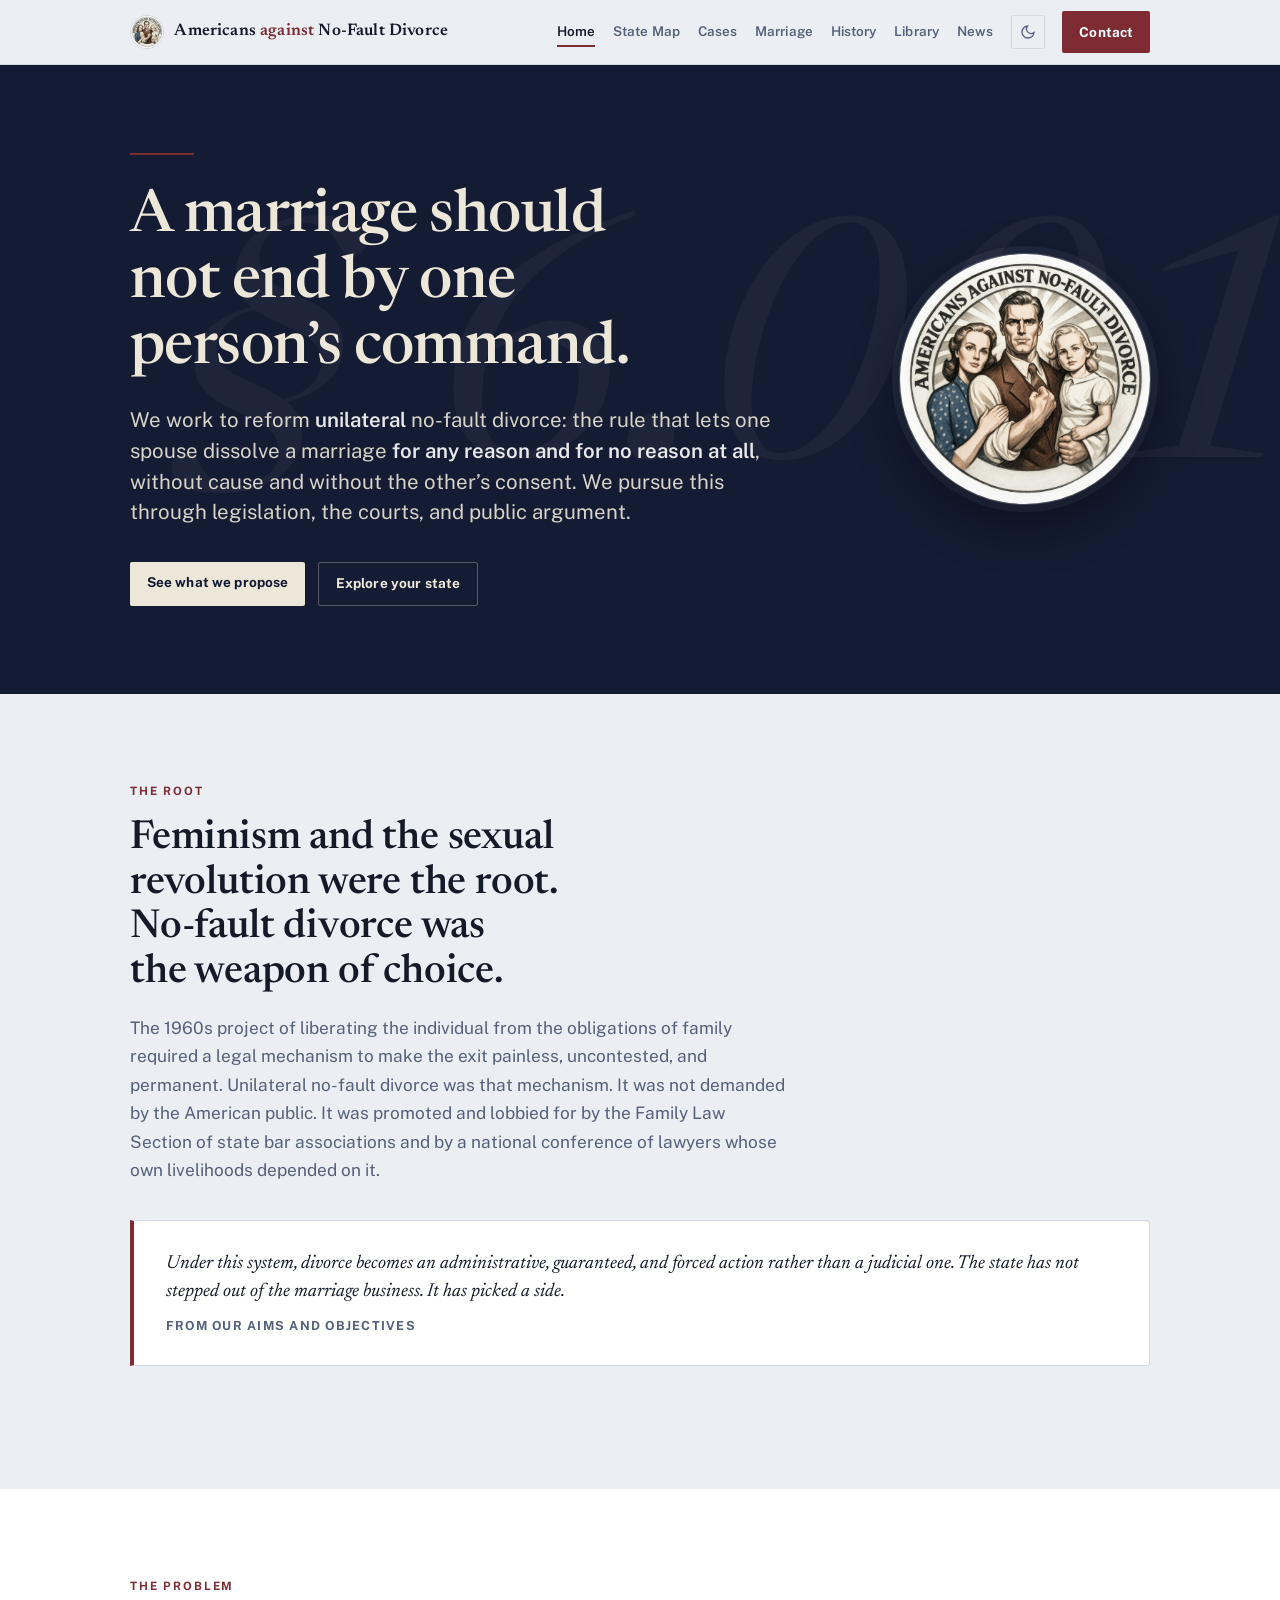
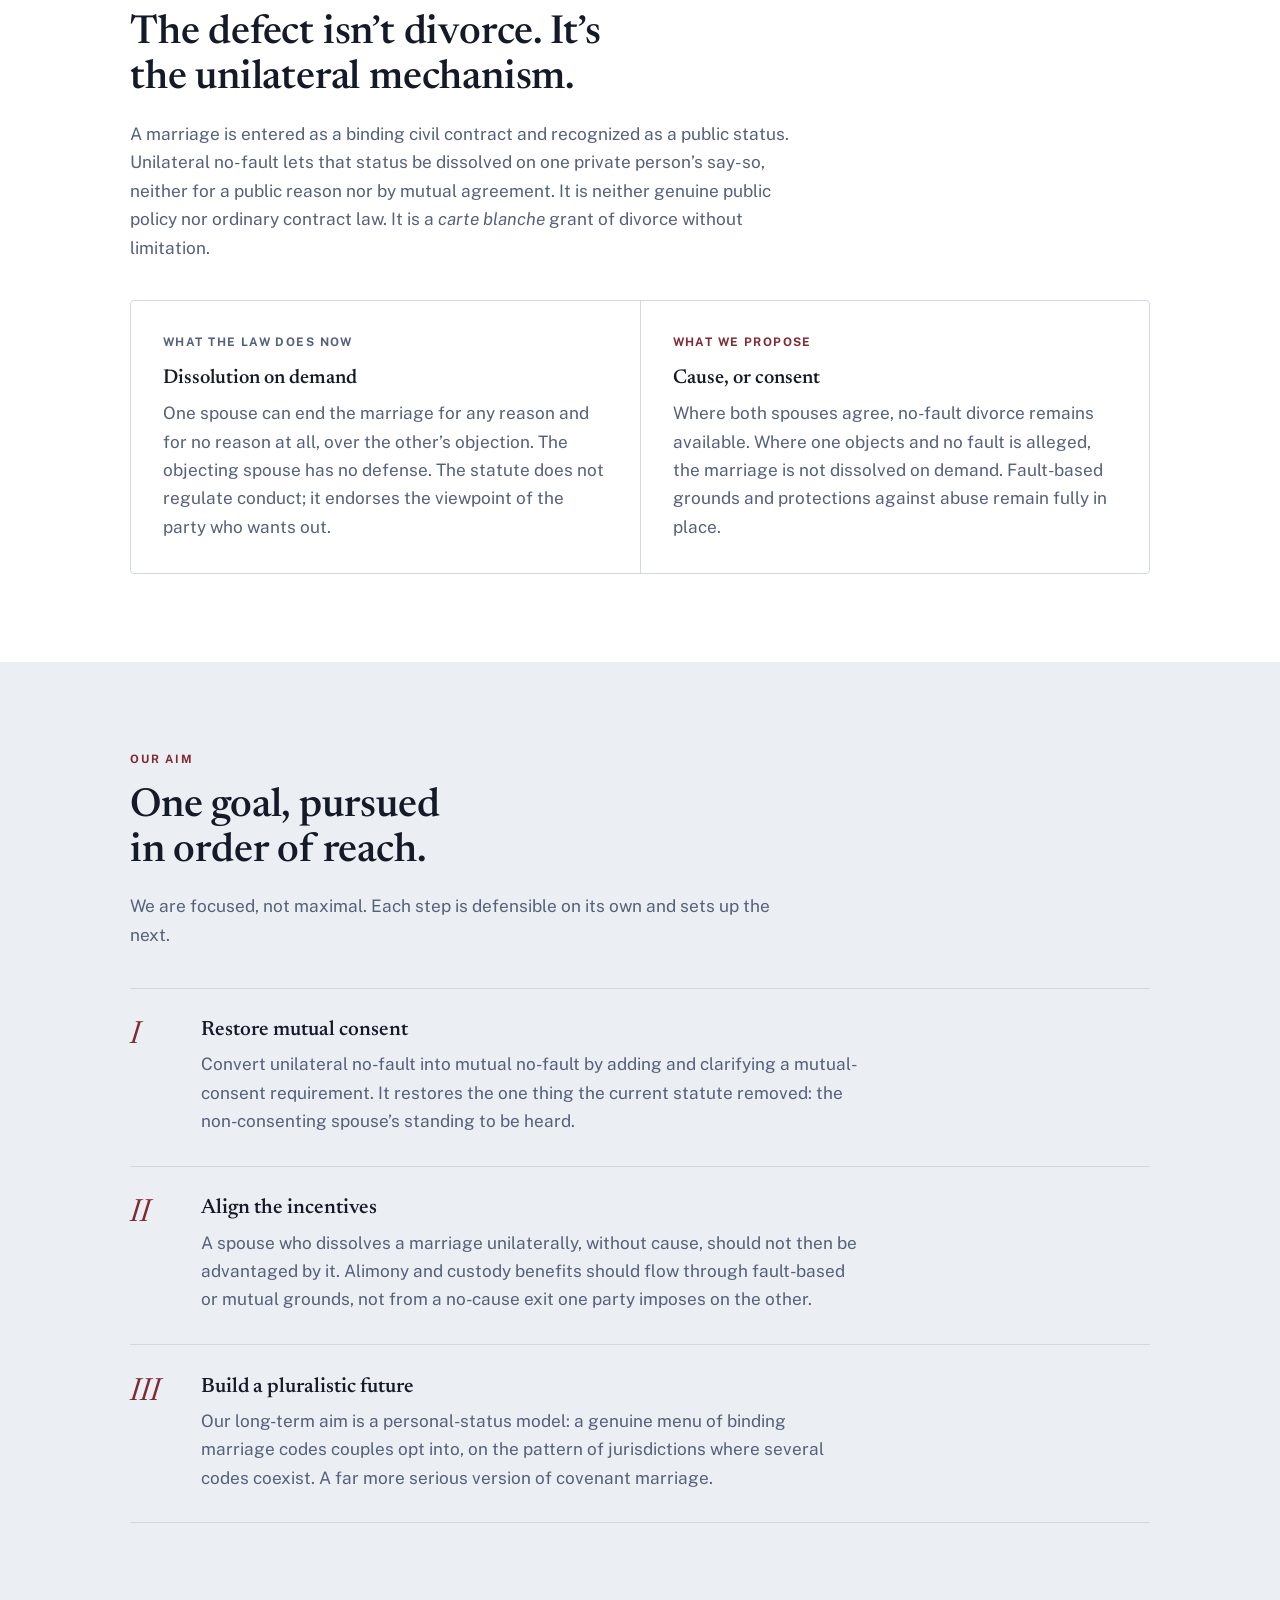
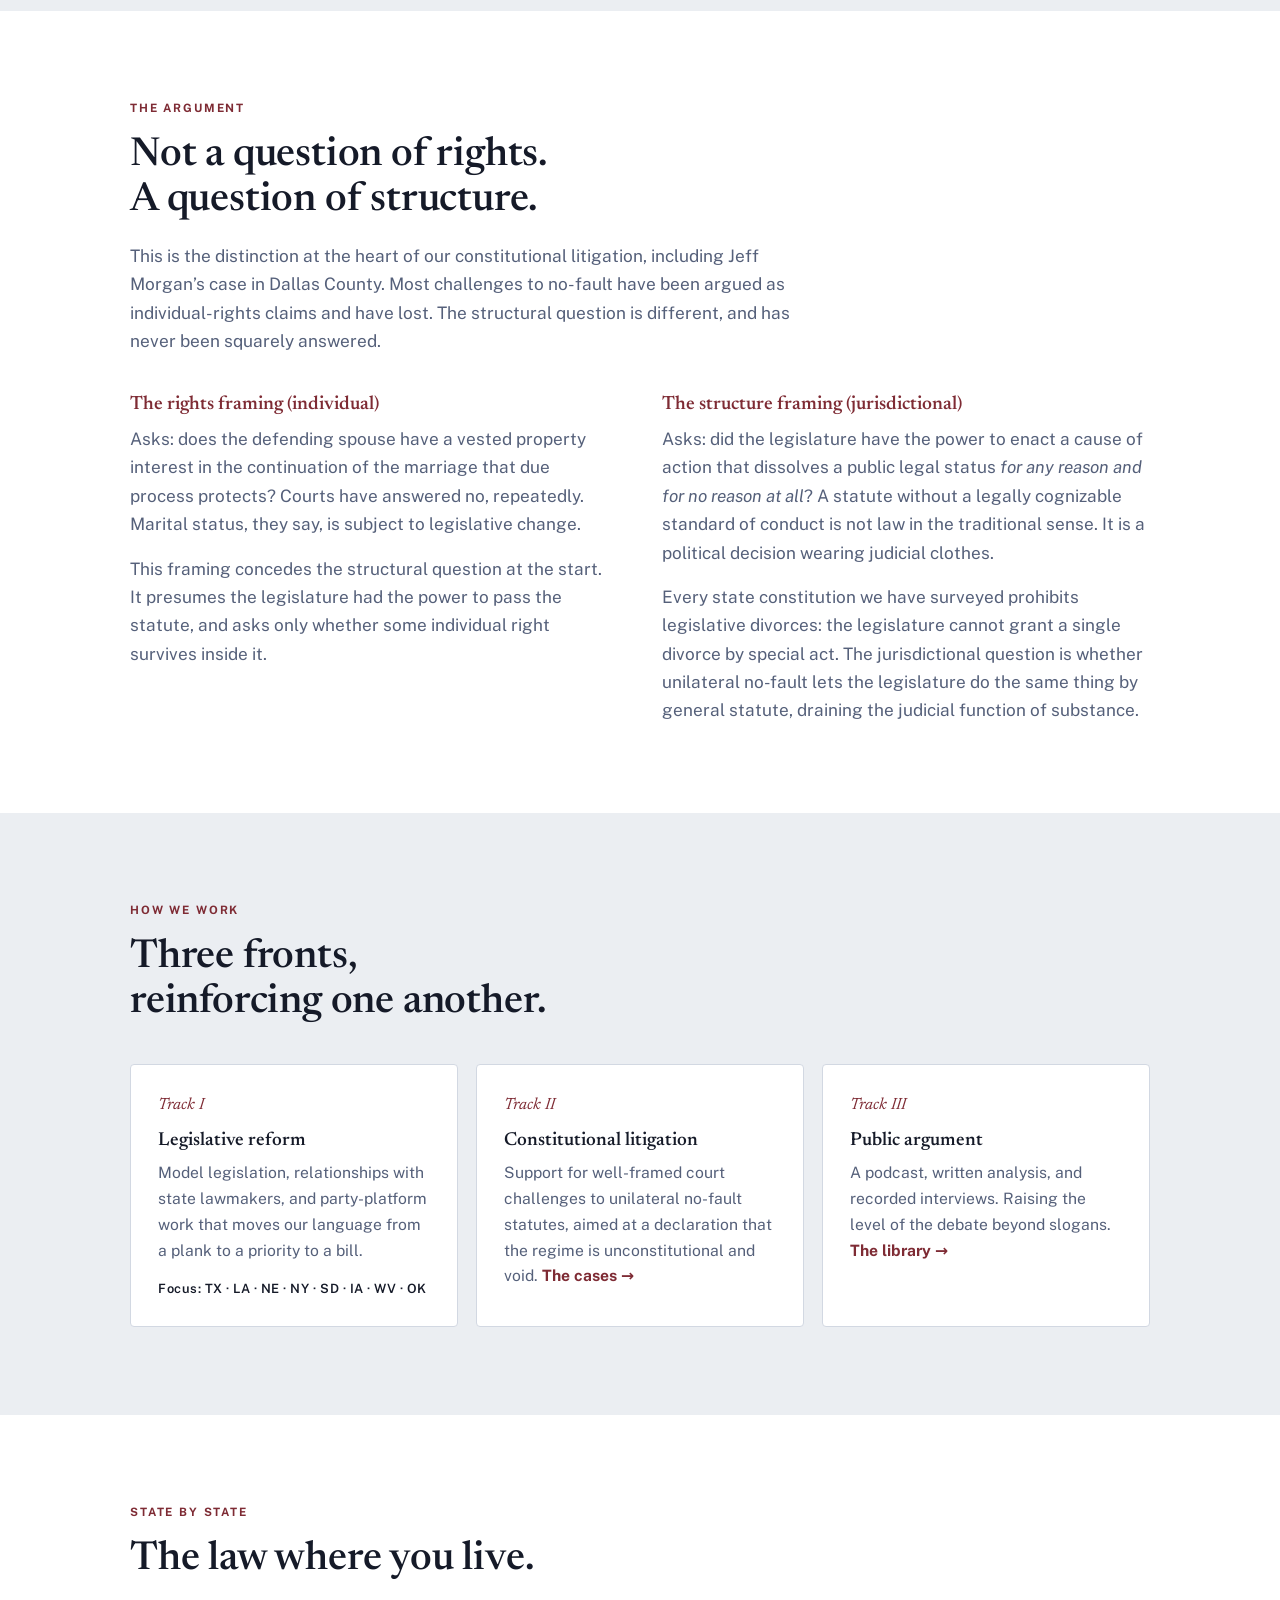
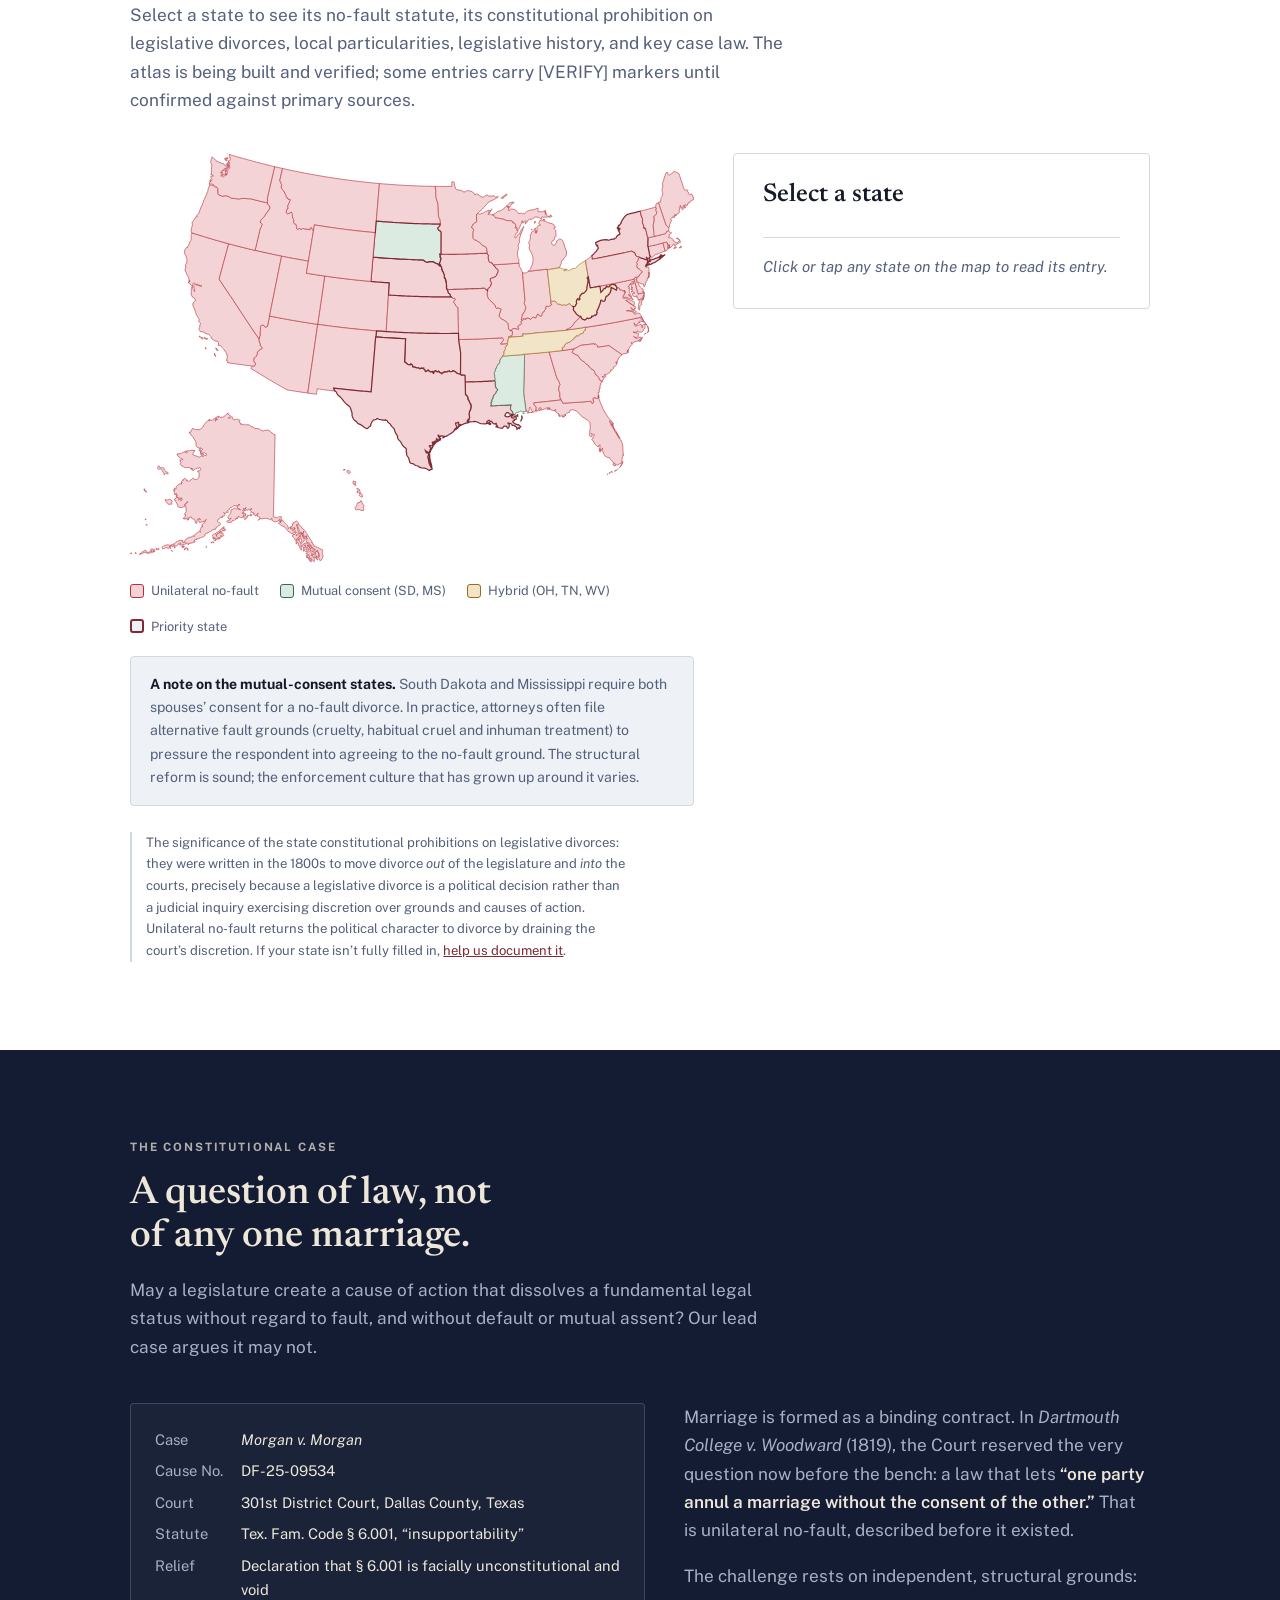
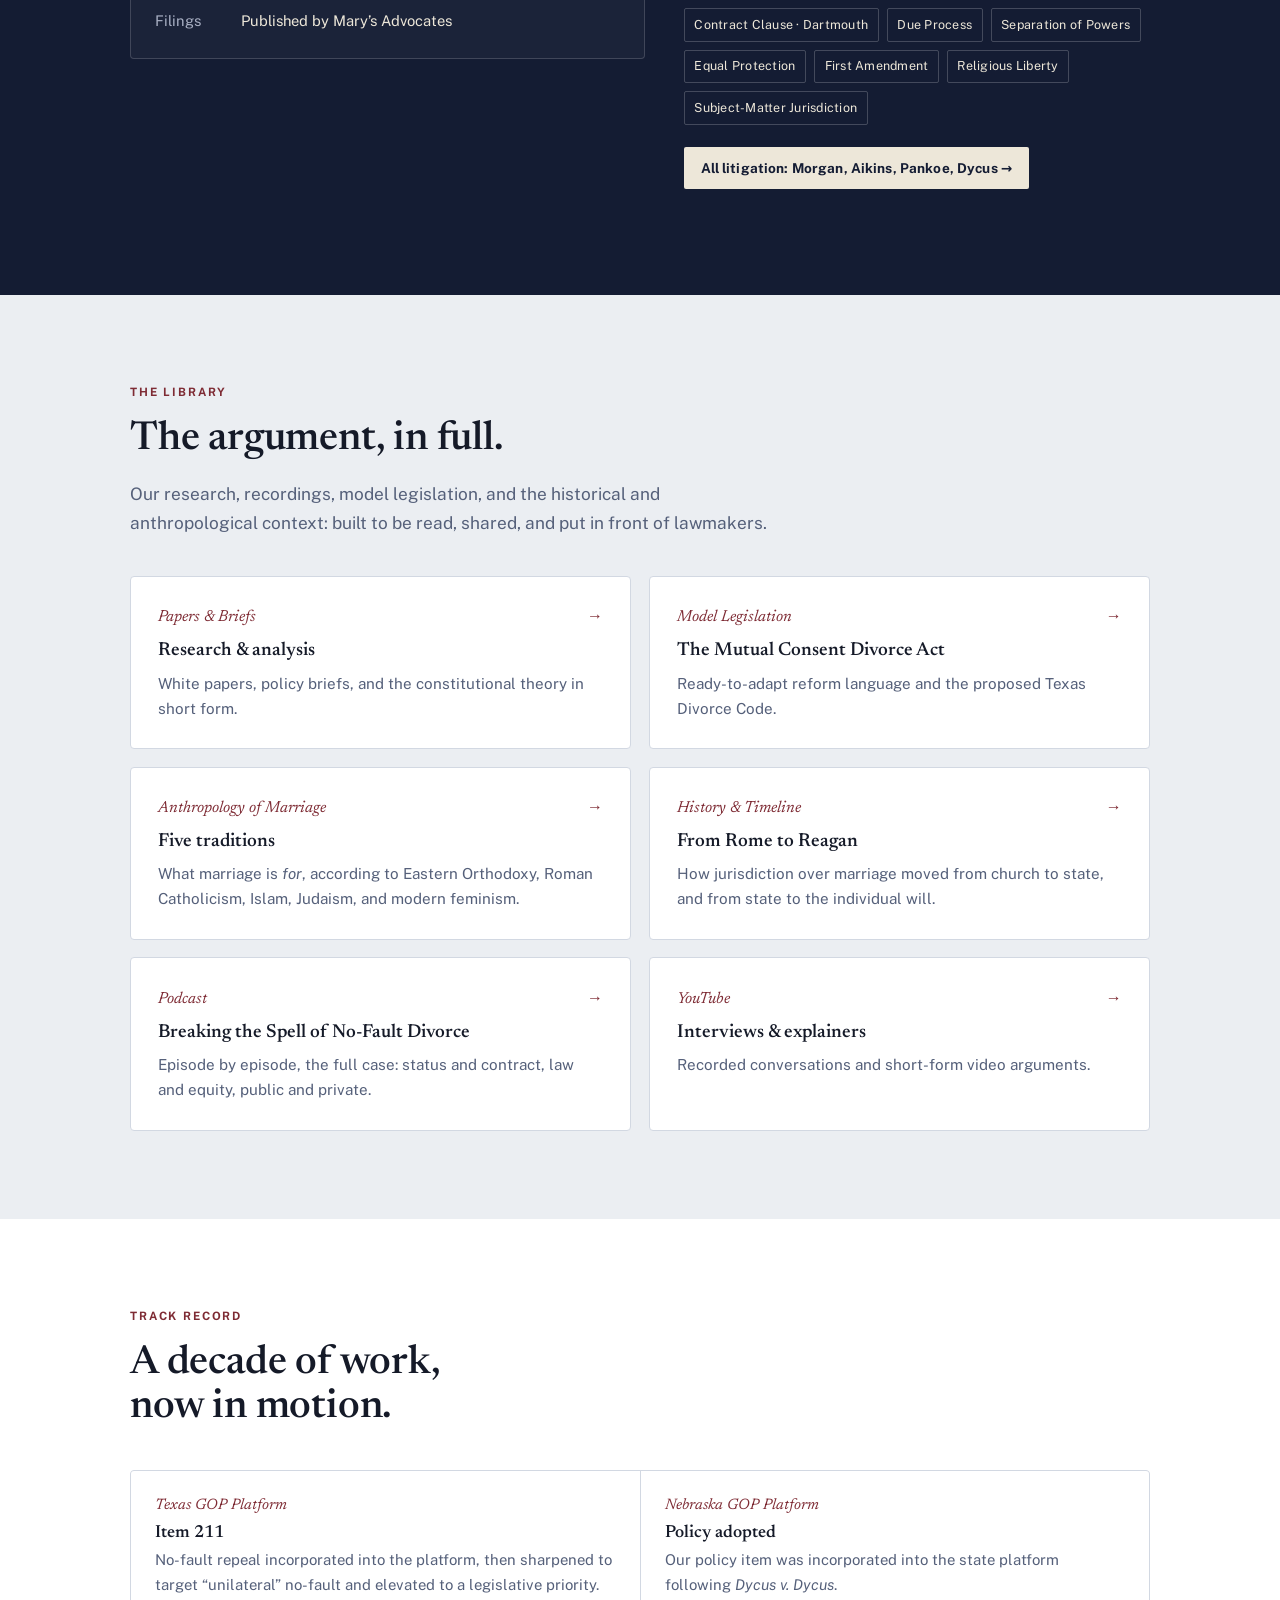
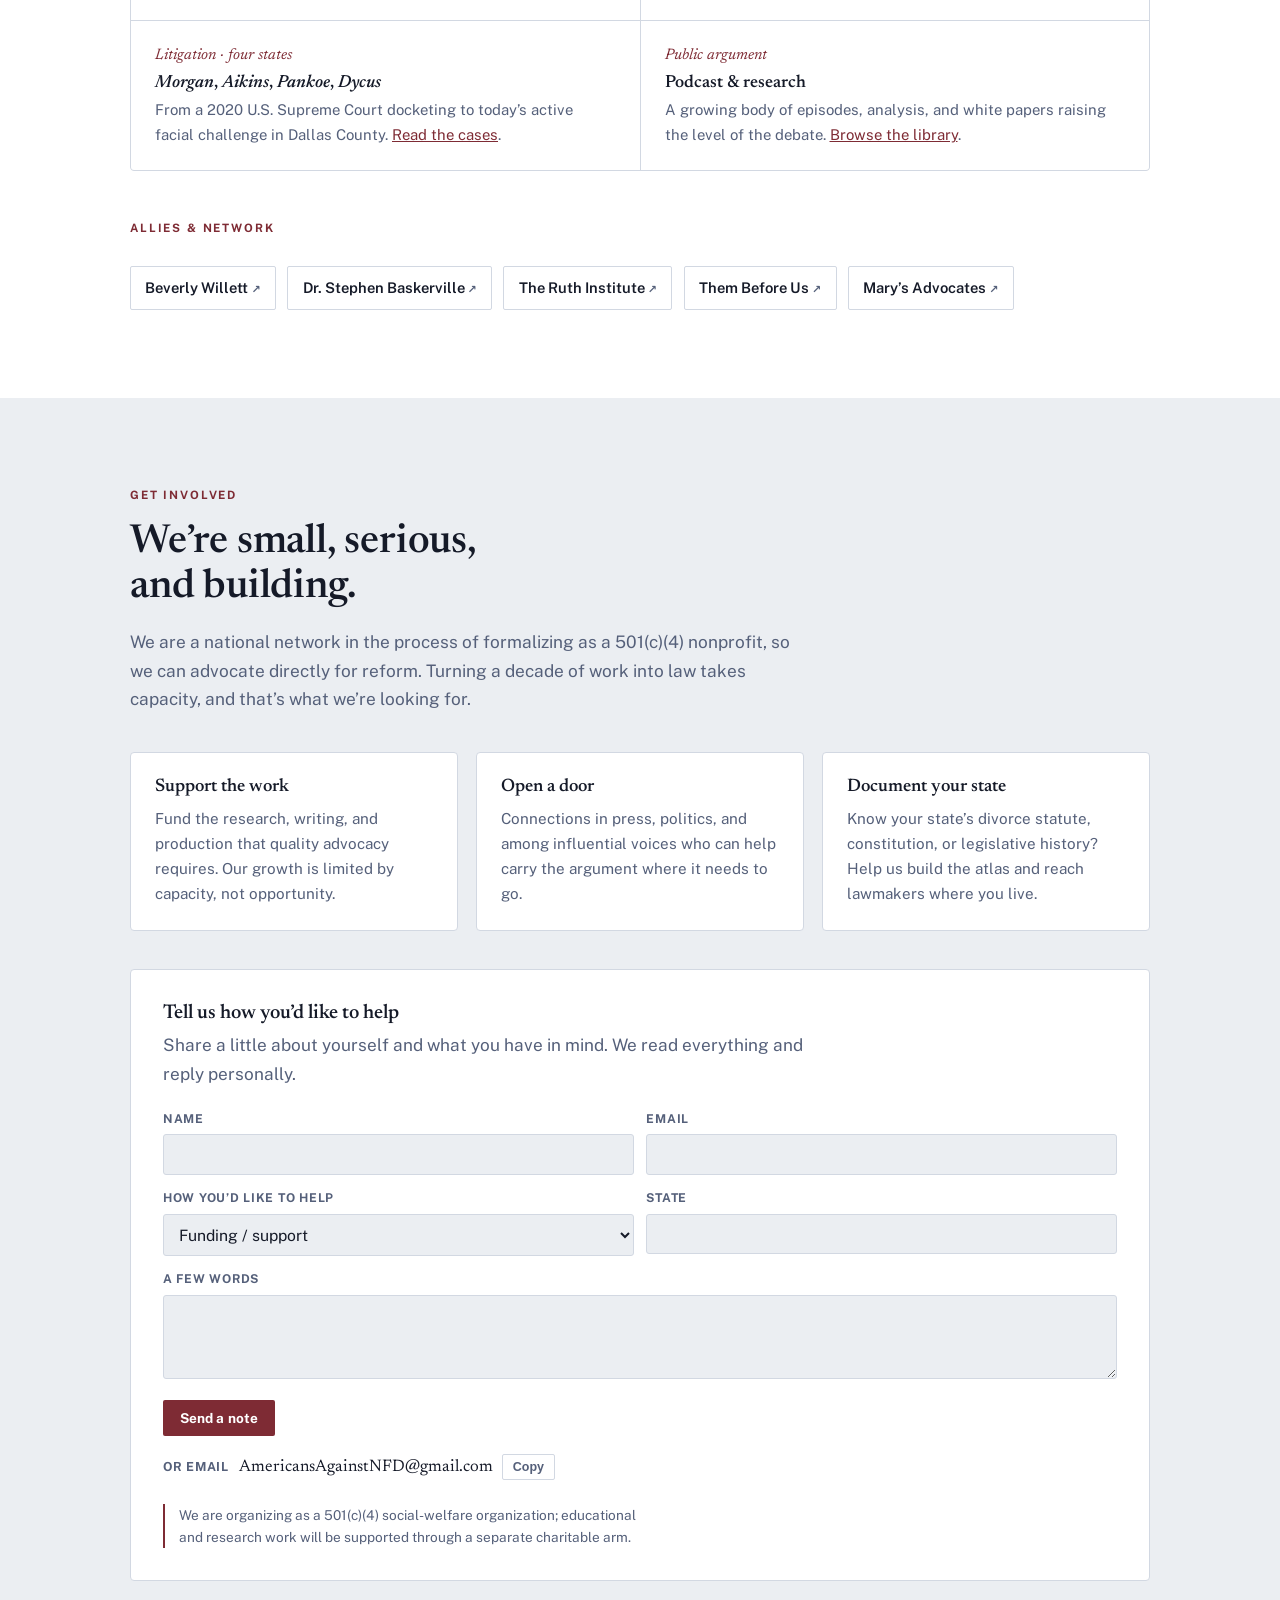
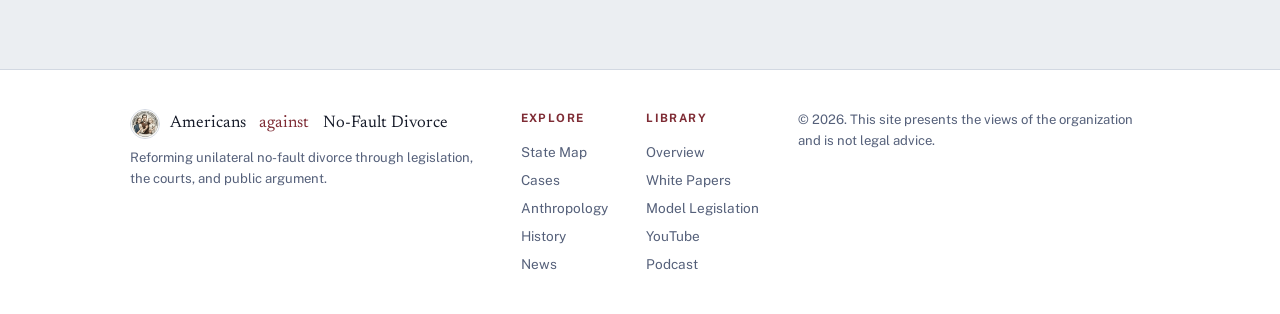
==== commit 25843a17: "Rename Support nav to Contact, wire contact form to email, drop tax-deductible line, add Suggested R" ====
--- a/index.html
+++ b/index.html
@@ -27,7 +27,7 @@
     <button class="themetoggle" id="themeBtn" aria-label="Toggle light or dark theme" title="Toggle theme">
       <svg width="16" height="16" viewBox="0 0 24 24" fill="none" stroke="currentColor" stroke-width="2" aria-hidden="true"><path d="M21 12.8A9 9 0 1 1 11.2 3a7 7 0 0 0 9.8 9.8z"/></svg>
     </button>
-    <a href="index.html#involved" class="btn">Support</a>
+    <a href="index.html#involved" class="btn">Contact</a>
   </div>
 </header>
 
@@ -344,7 +344,7 @@
           <span class="mail" id="orgEmail">AmericansAgainstNFD@gmail.com</span>
           <button class="copybtn" id="copyEmail" type="button">Copy</button>
         </div>
-        <p class="disclaimer">Contributions are not tax-deductible. We are organizing as a 501(c)(4) social-welfare organization; educational and research work will be supported through a separate charitable arm.</p>
+        <p class="disclaimer">We are organizing as a 501(c)(4) social-welfare organization; educational and research work will be supported through a separate charitable arm.</p>
       </div>
     </div>
   </section>
@@ -373,7 +373,7 @@
       <a href="podcast.html">Podcast</a>
     </nav>
     <div class="fcol">
-      <small>&copy; <span class="yr"></span>. This site presents the views of the organization and is not legal advice.<br>Contributions are not tax-deductible.</small>
+      <small>&copy; <span class="yr"></span>. This site presents the views of the organization and is not legal advice.</small>
     </div>
   </div>
 </footer>
--- a/site.css
+++ b/site.css
@@ -350,6 +350,12 @@
 .give .card h3{font-size:1.14rem;font-weight:560}
 .give .card p{color:var(--muted);font-size:.95rem}
 @media(max-width:760px){.give{grid-template-columns:1fr}}
+.readlist{display:grid;grid-template-columns:repeat(2,1fr);gap:1.1rem;margin-top:2.4rem}
+@media(max-width:720px){.readlist{grid-template-columns:1fr}}
+.readitem{background:var(--surface);border:1px solid var(--line);border-radius:4px;padding:1.4rem}
+.readitem h3{font-size:1.1rem;font-weight:560;line-height:1.3}
+.readitem .byline{font-family:var(--serif);font-style:italic;color:var(--accent);font-size:.98rem;margin:.3rem 0 .6rem}
+.readitem p{color:var(--muted);font-size:.95rem}
 .contactbar{margin-top:2.4rem;border:1px solid var(--line);border-radius:4px;background:var(--surface);
   padding:clamp(1.4rem,3vw,2rem)}
 .contactbar h3{font-size:1.25rem;font-weight:560;margin-bottom:.4rem}
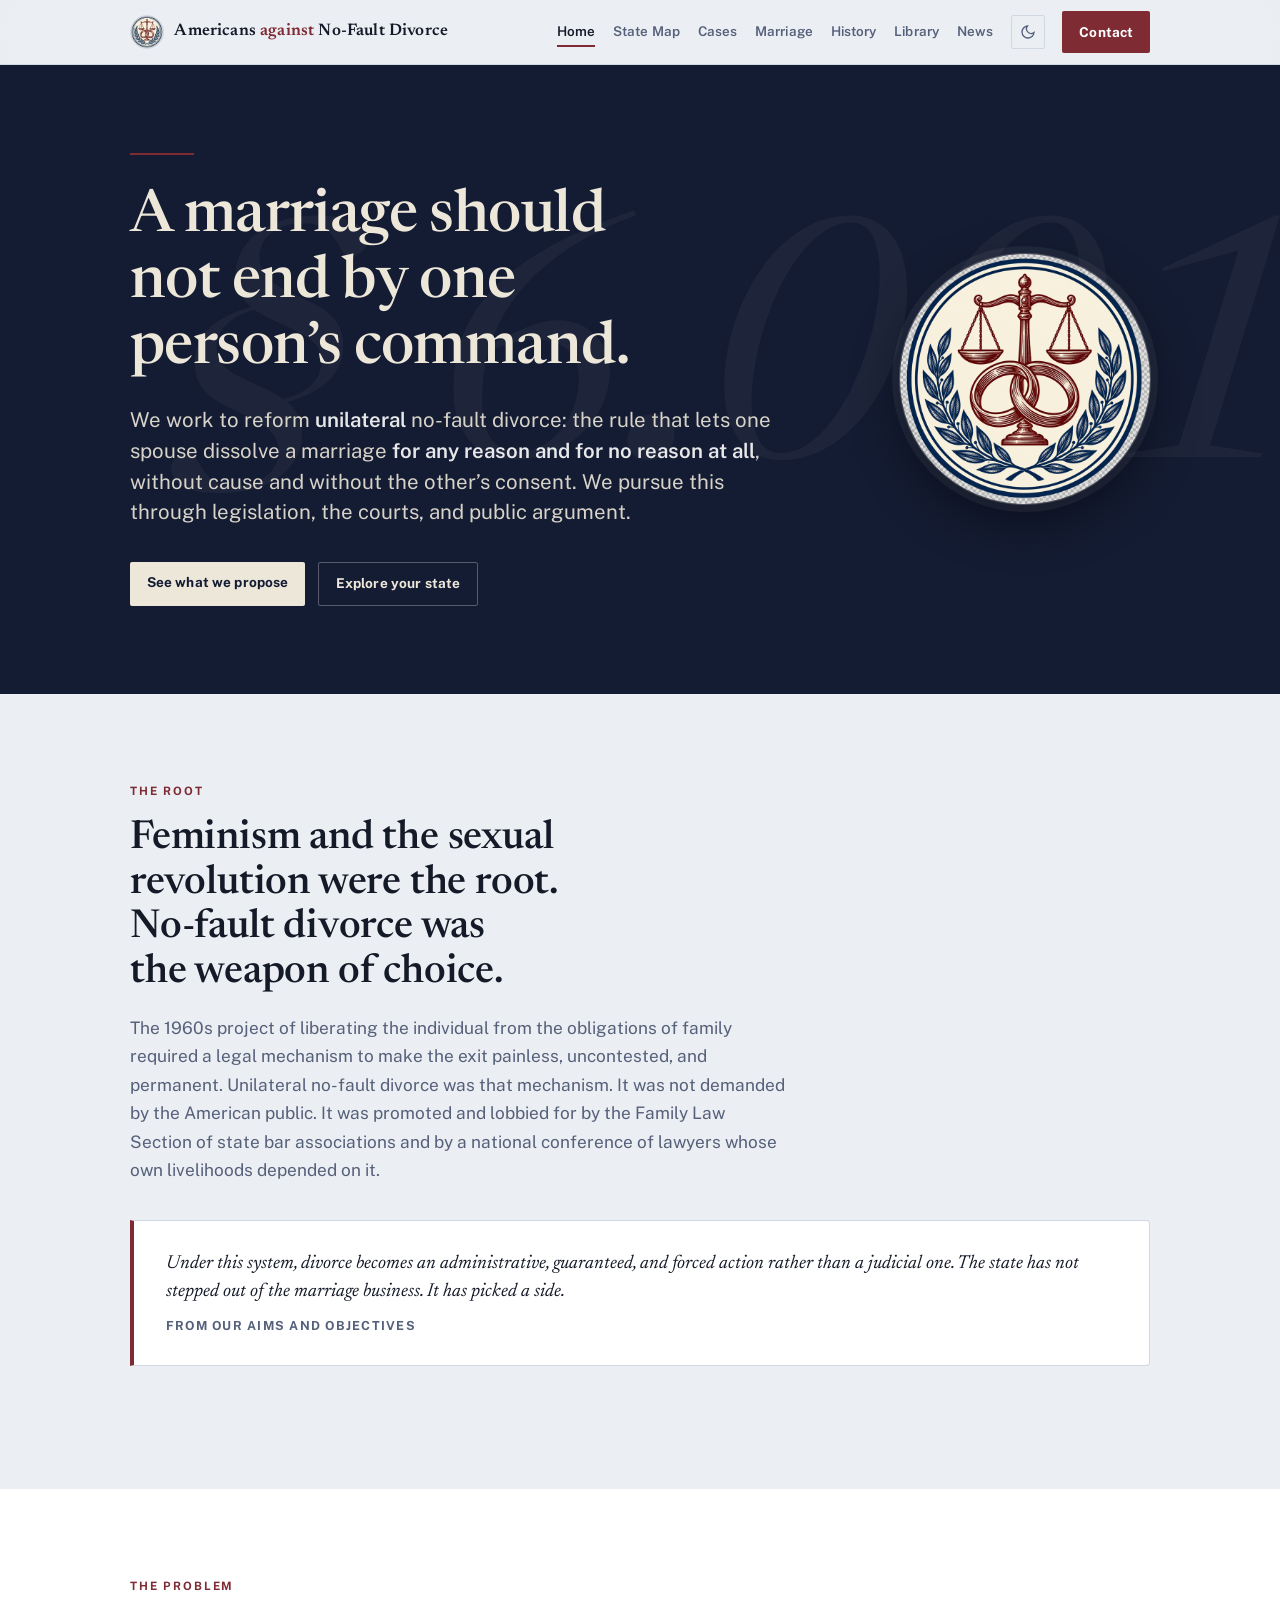
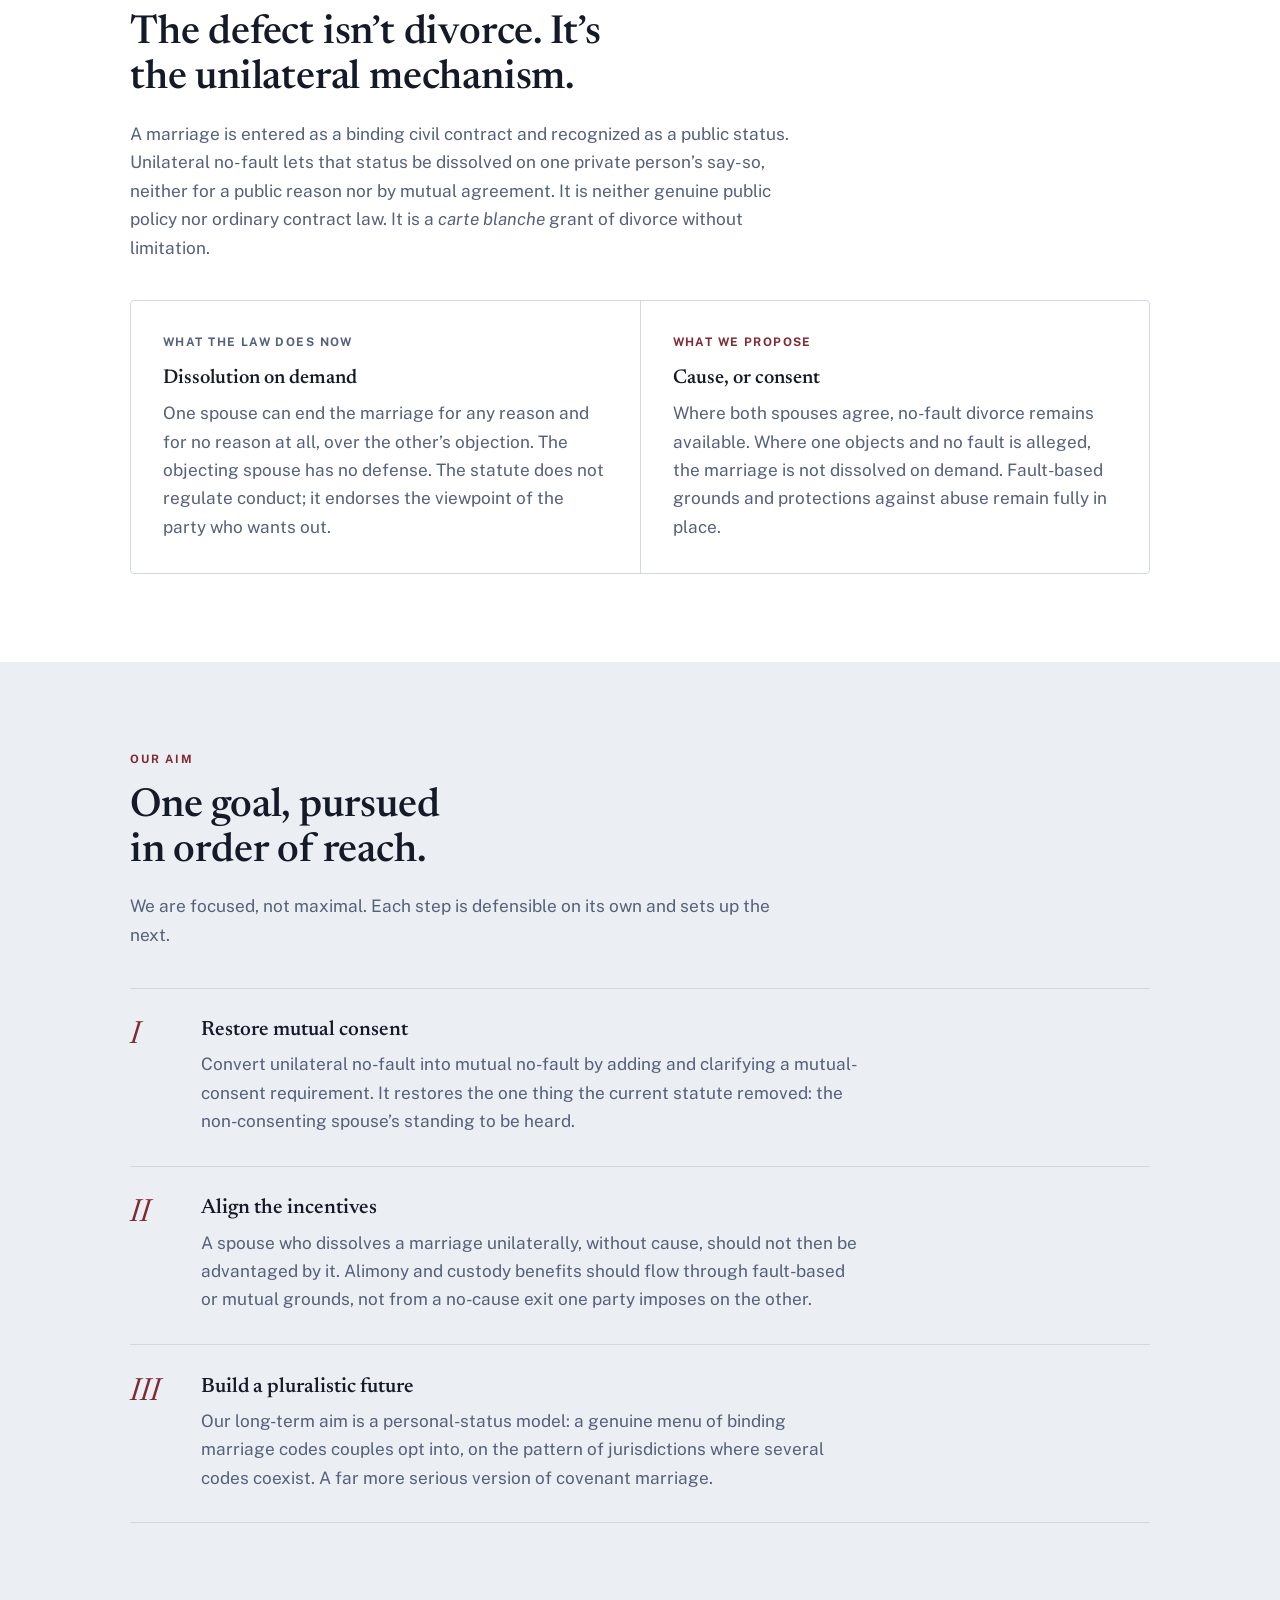
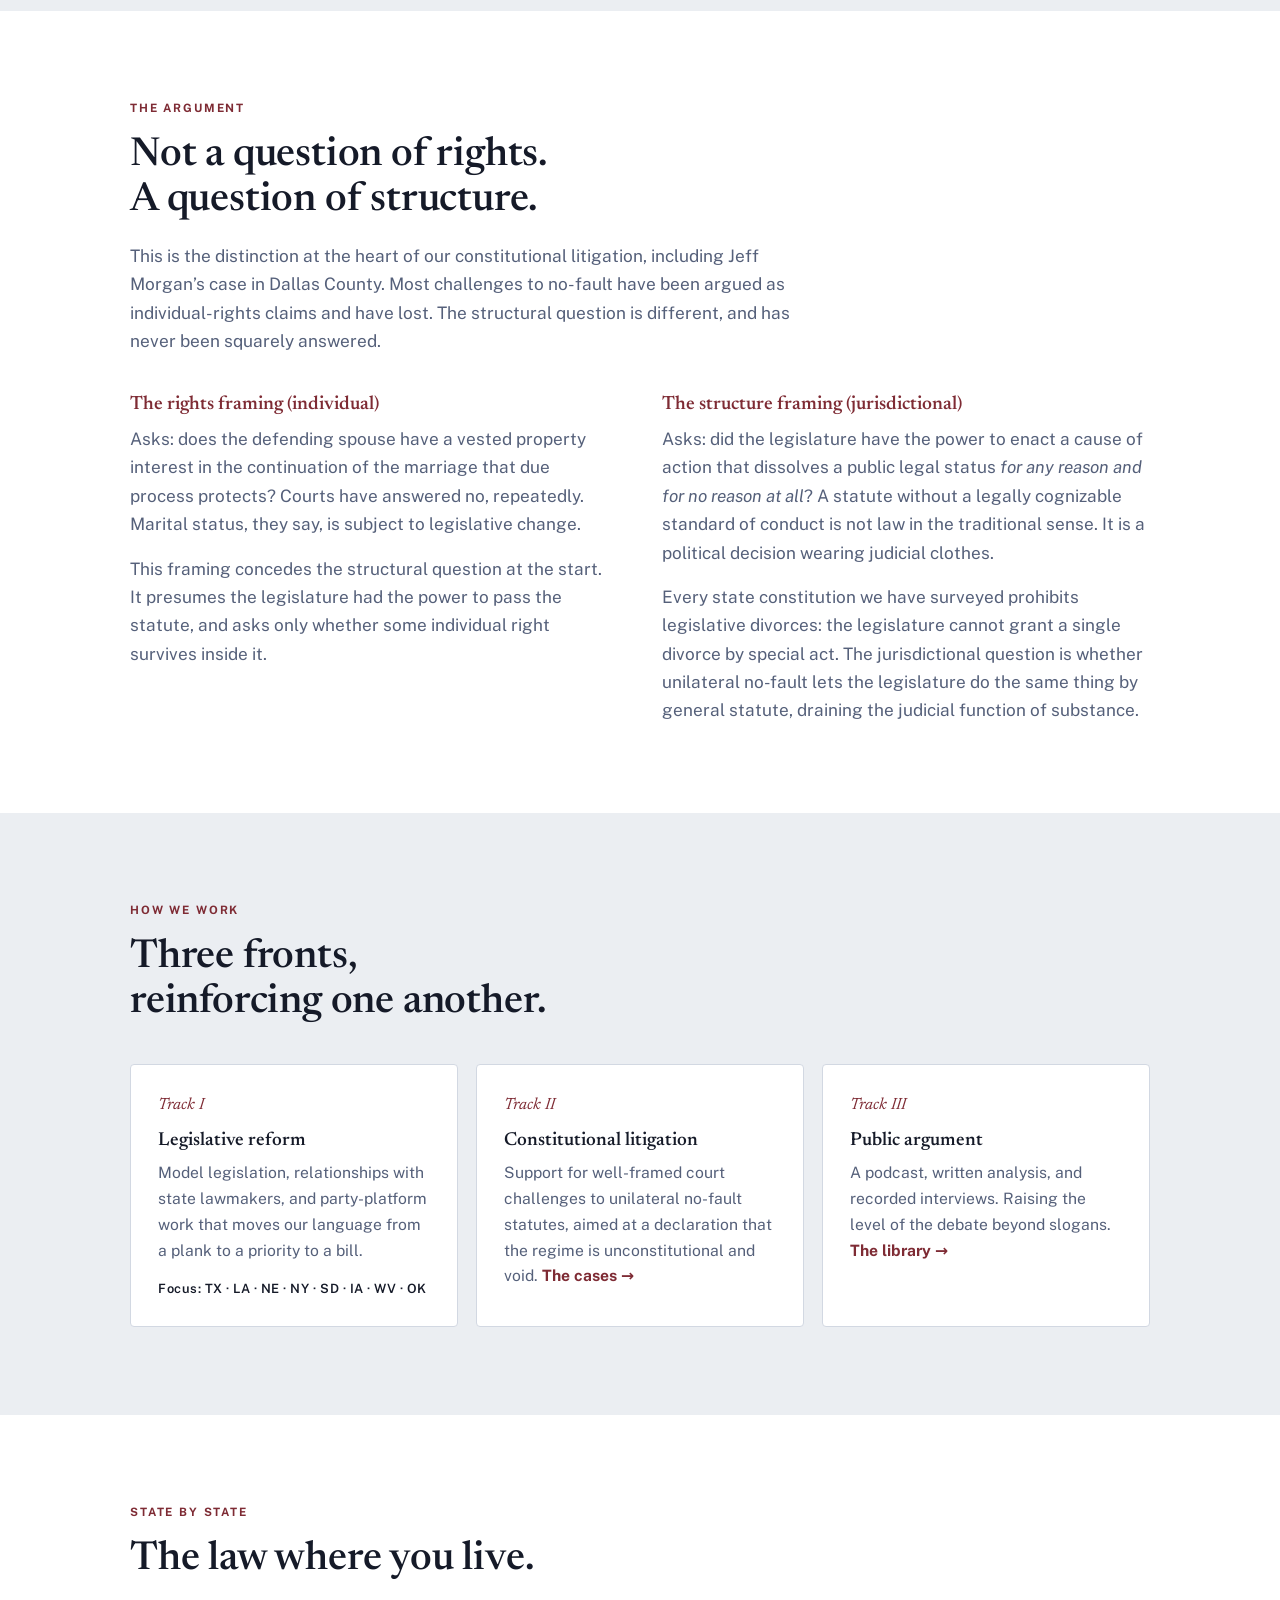
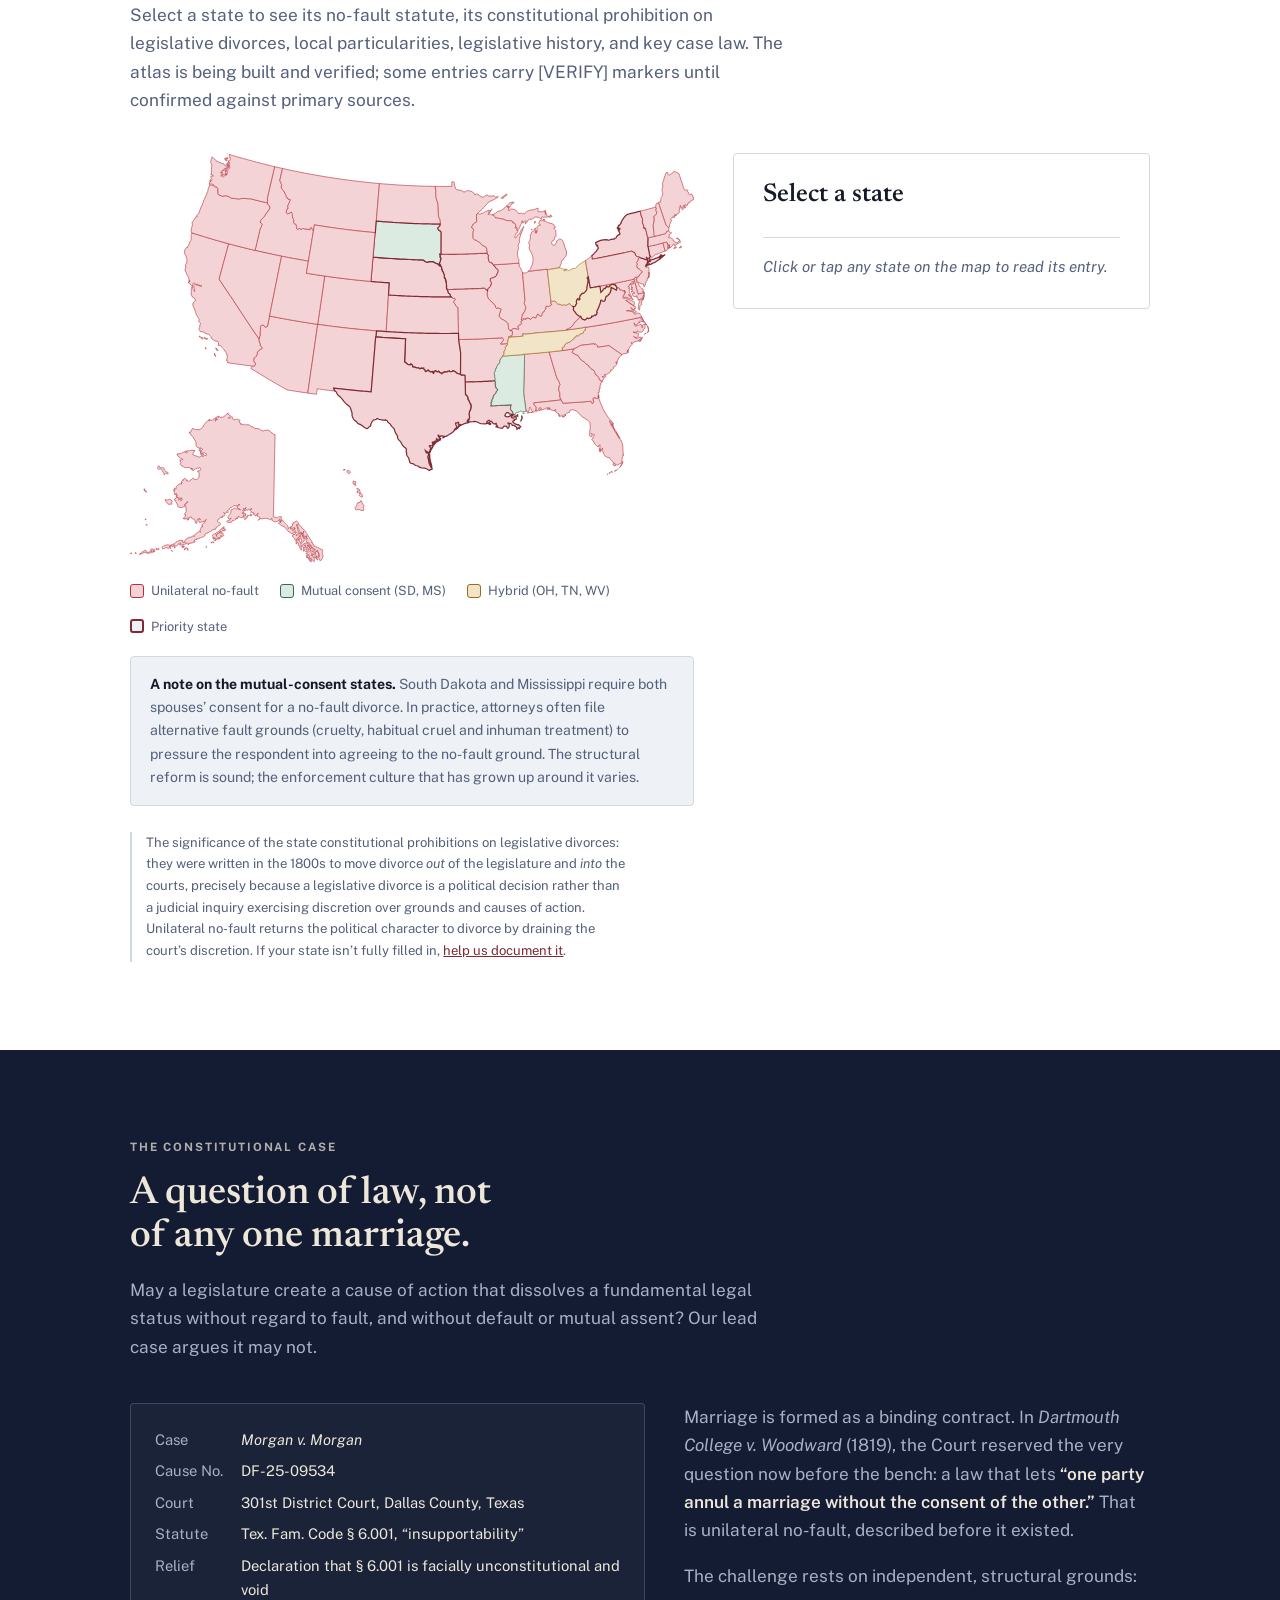
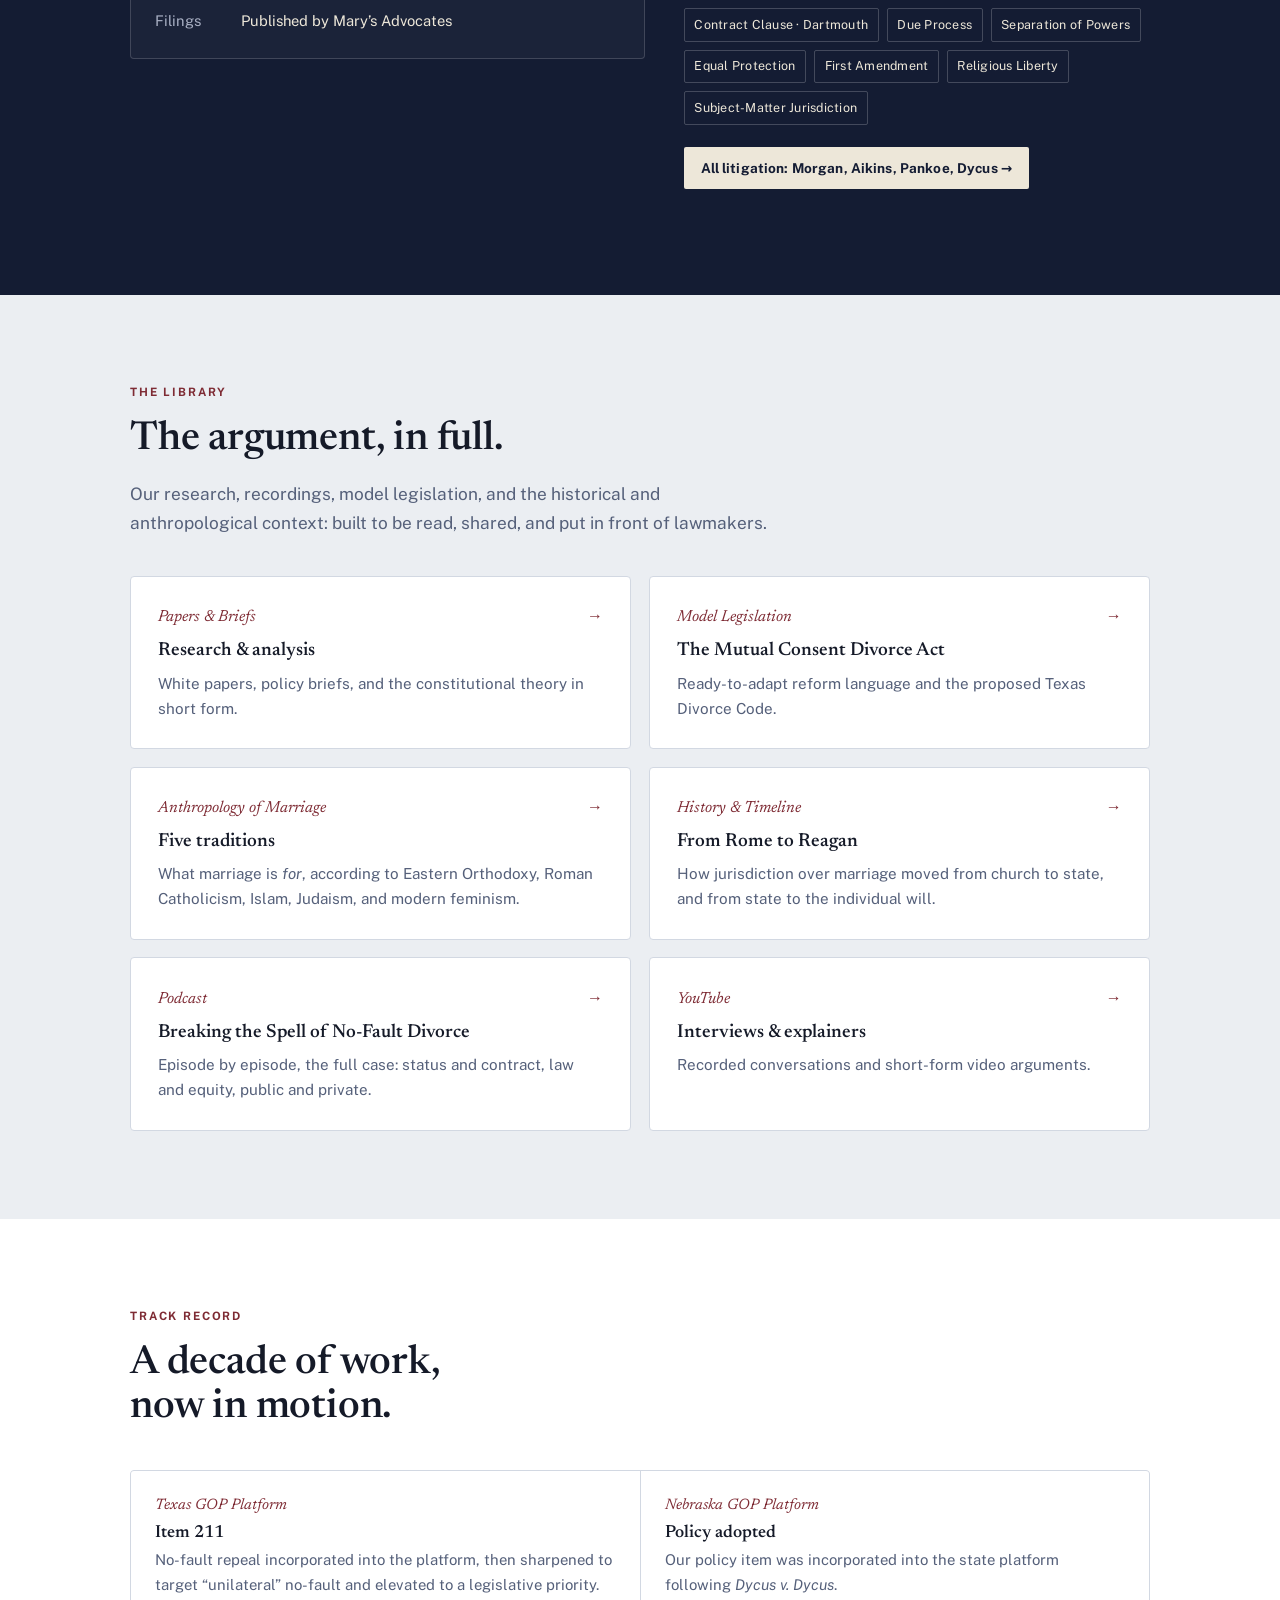
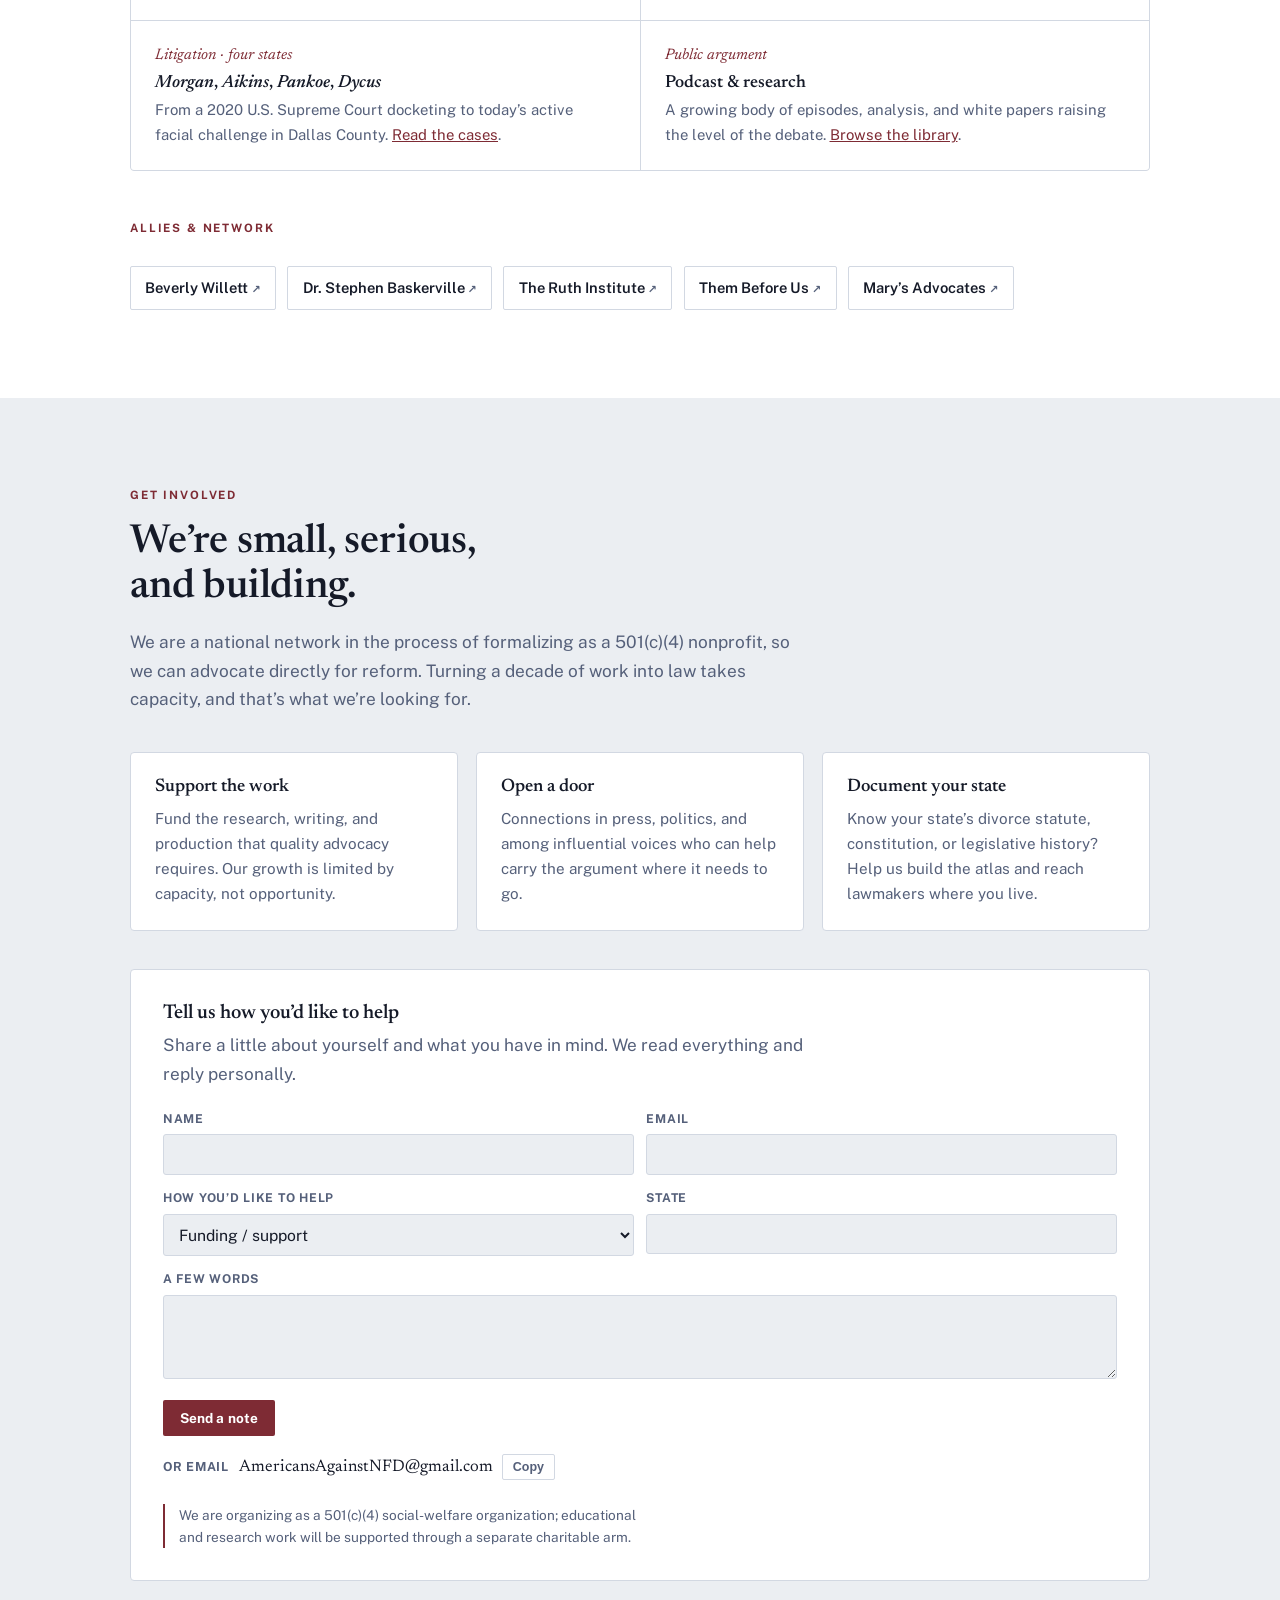
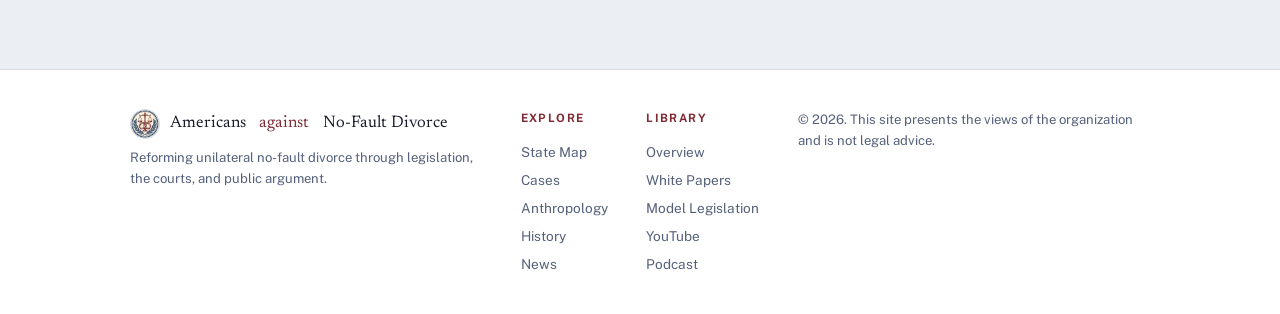
==== commit 43d26364: "Replace logo and hero seal with refined emblem: interlocking rings beneath scales of justice Co-Auth" ====
--- a/index.html
+++ b/index.html
@@ -45,7 +45,7 @@
           <a href="#map" class="btn ghost" style="color:var(--on-navy);border-color:rgba(255,255,255,.28)">Explore your state</a>
         </div>
       </div>
-      <img class="seal" src="assets/logo-700.jpg" alt="Seal of Americans Against No-Fault Divorce: a family standing together">
+      <img class="seal" src="assets/logo-700.png" alt="Seal of Americans Against No-Fault Divorce: interlocking rings beneath the scales of justice, framed by a laurel wreath">
     </div>
   </section>
 
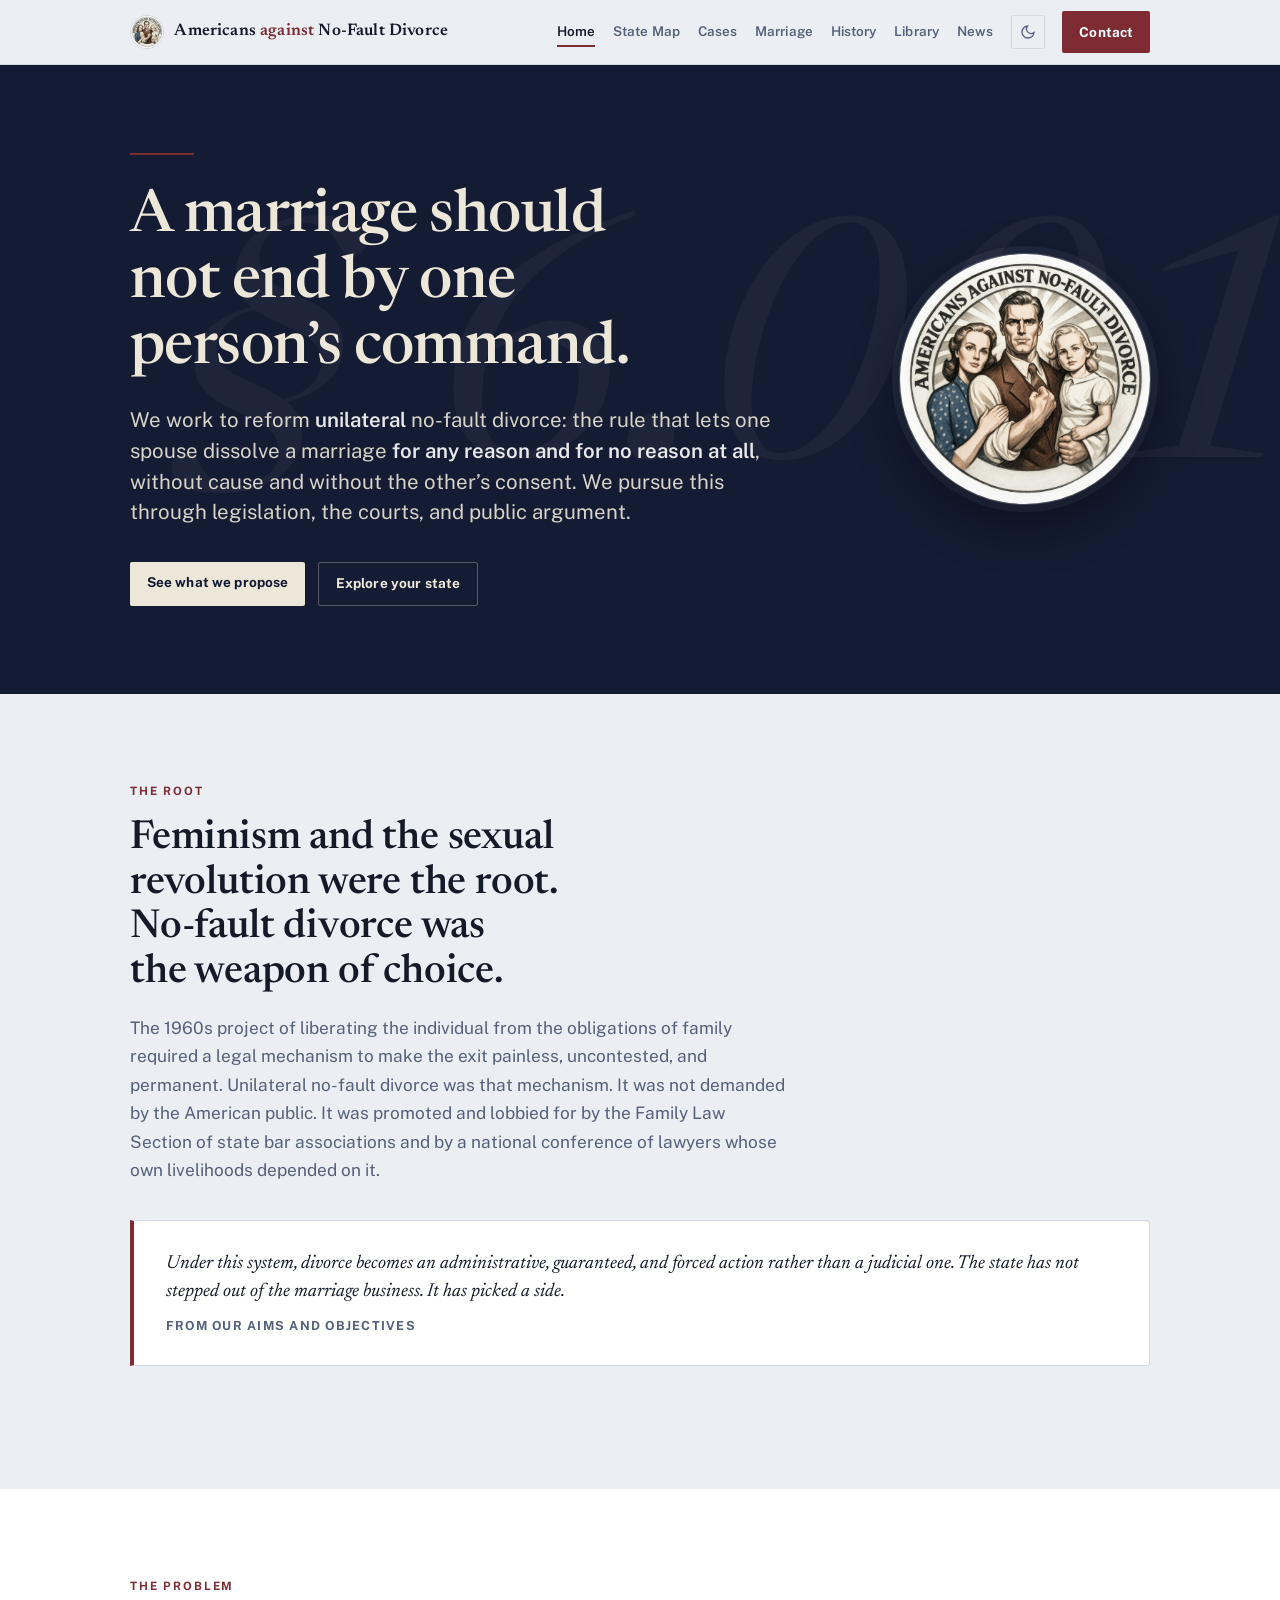
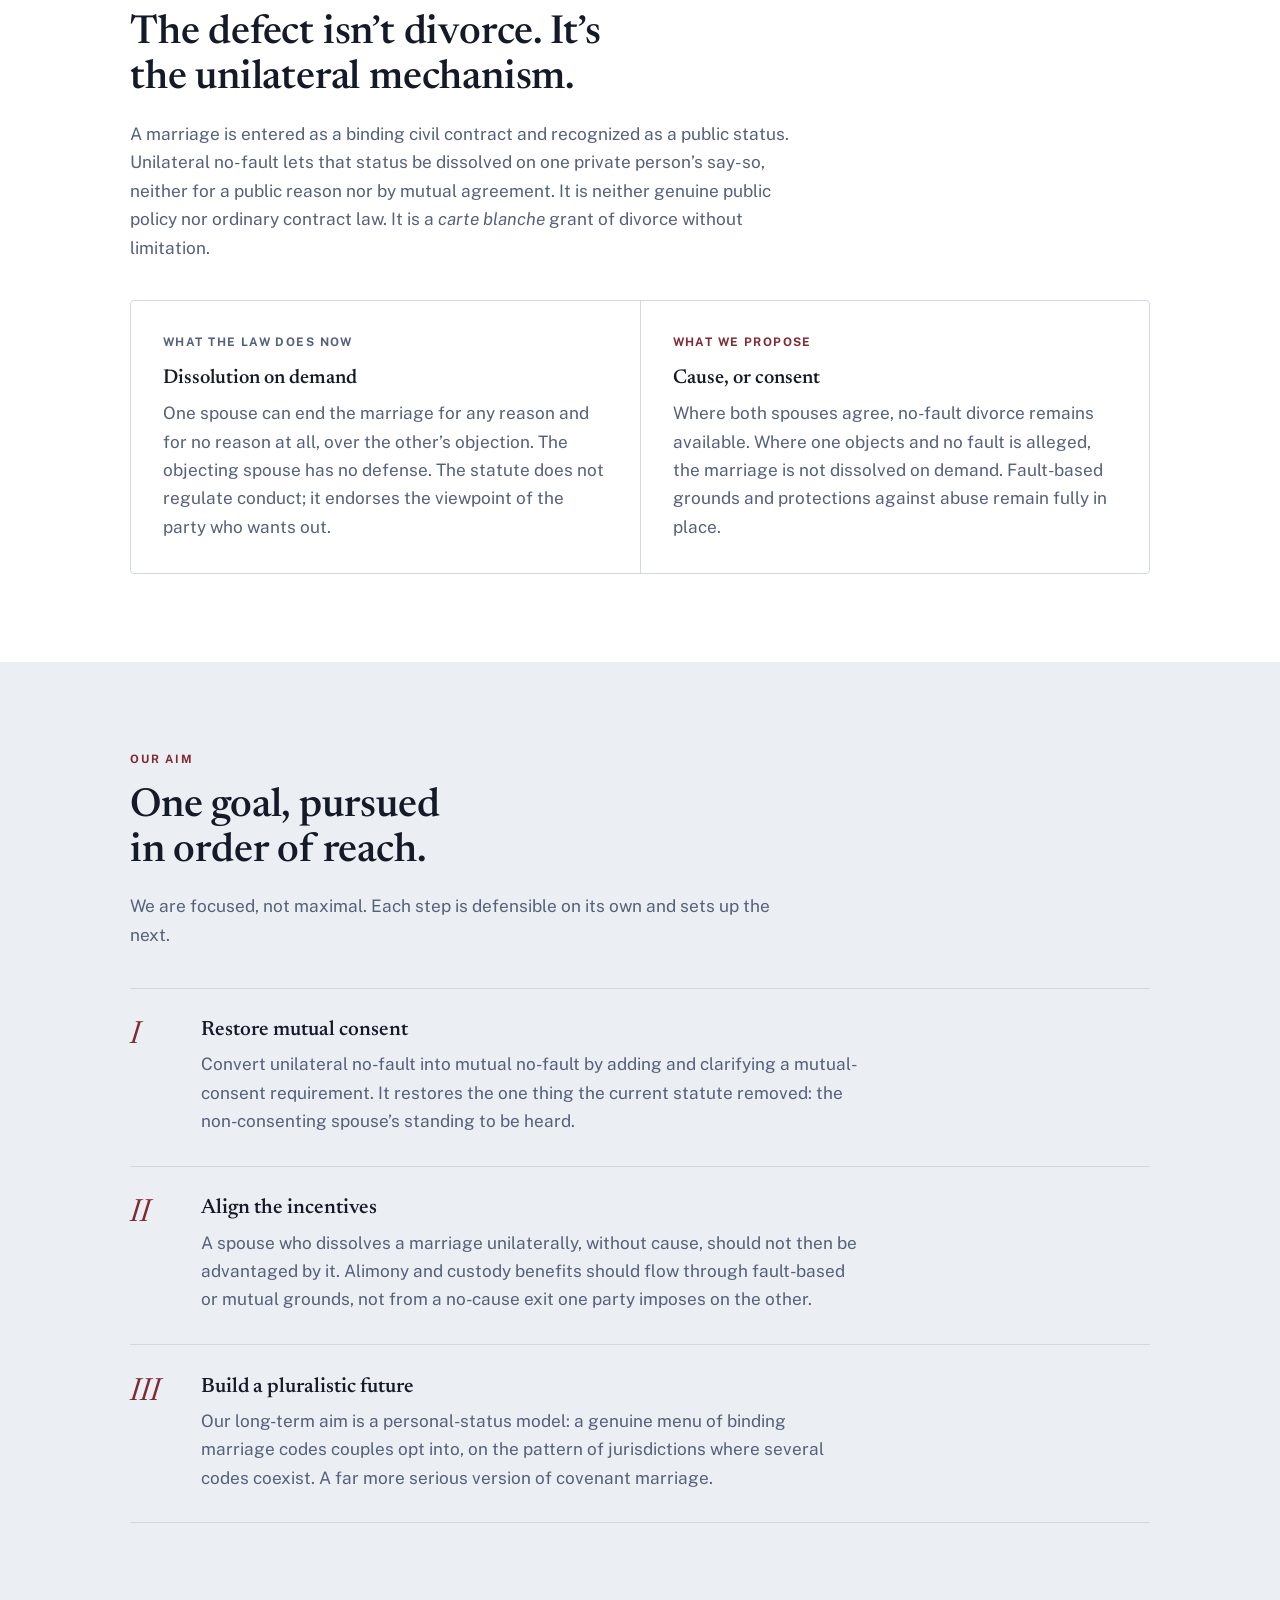
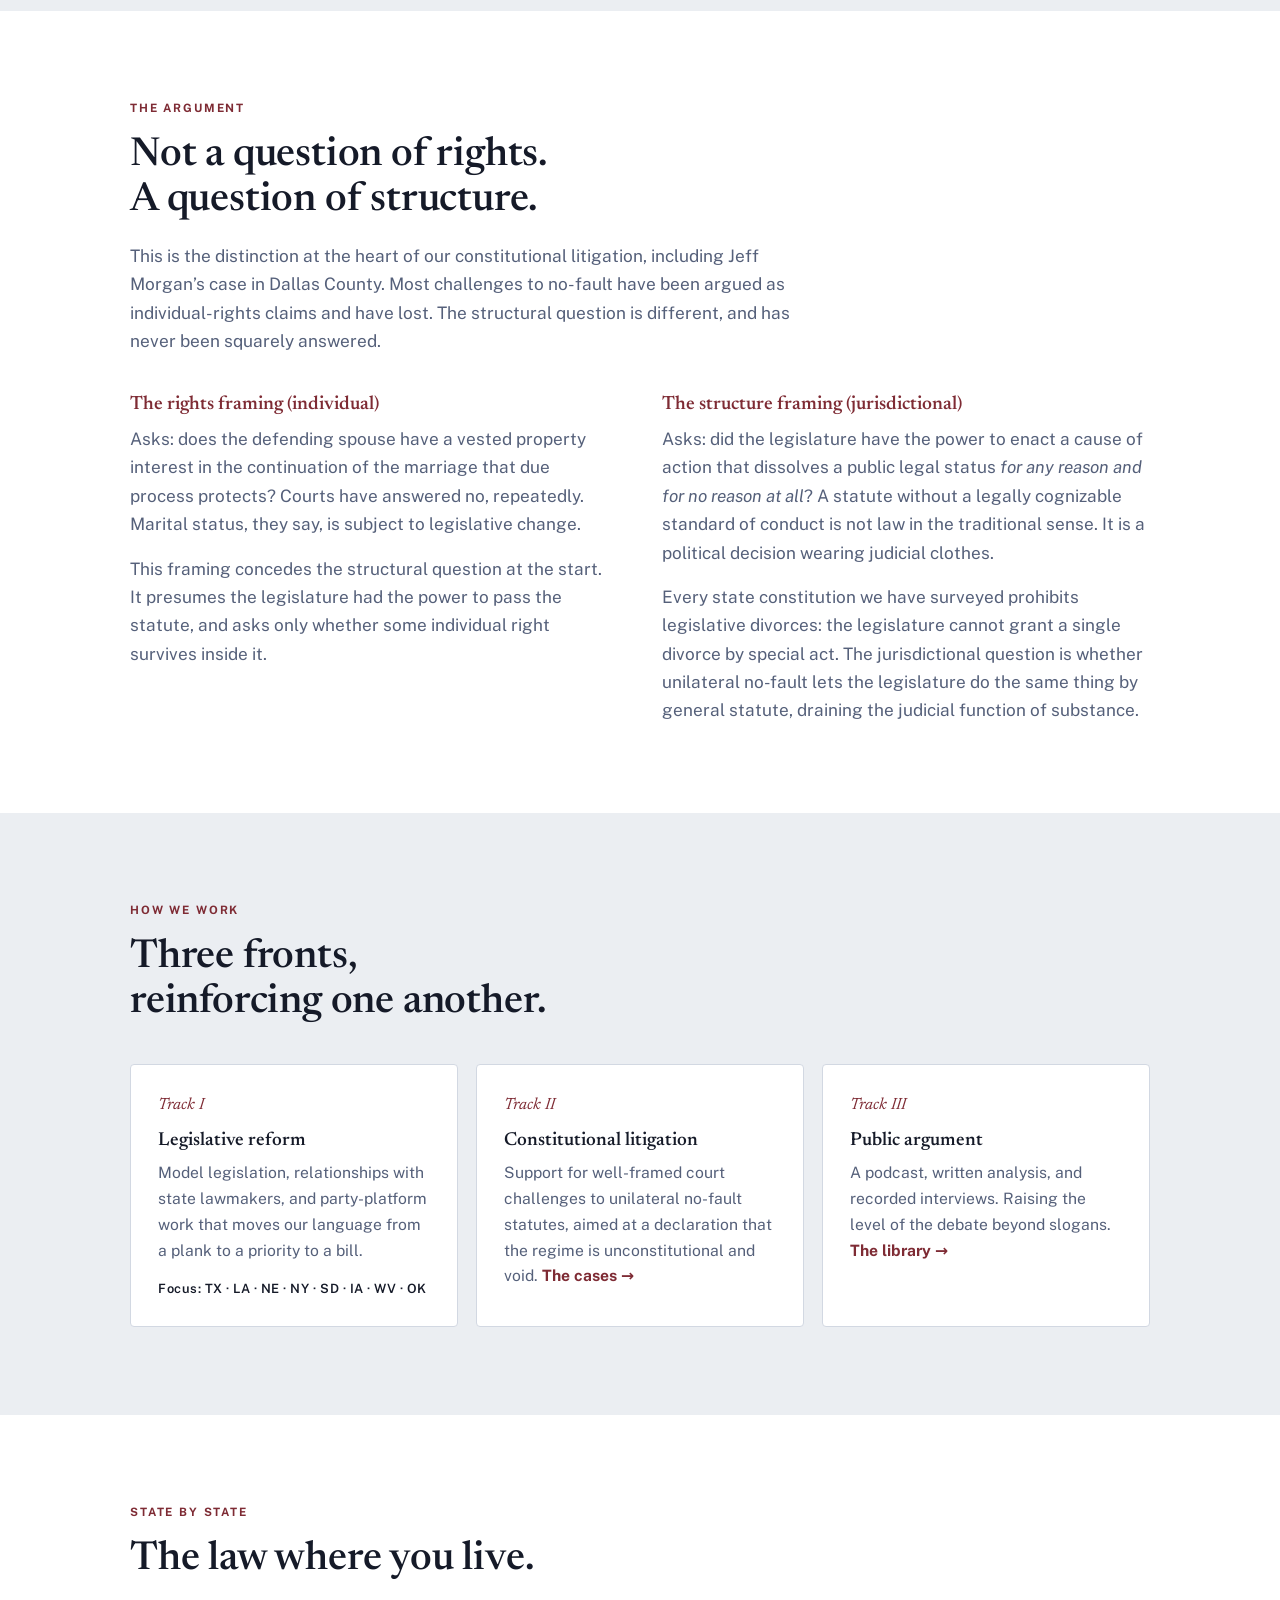
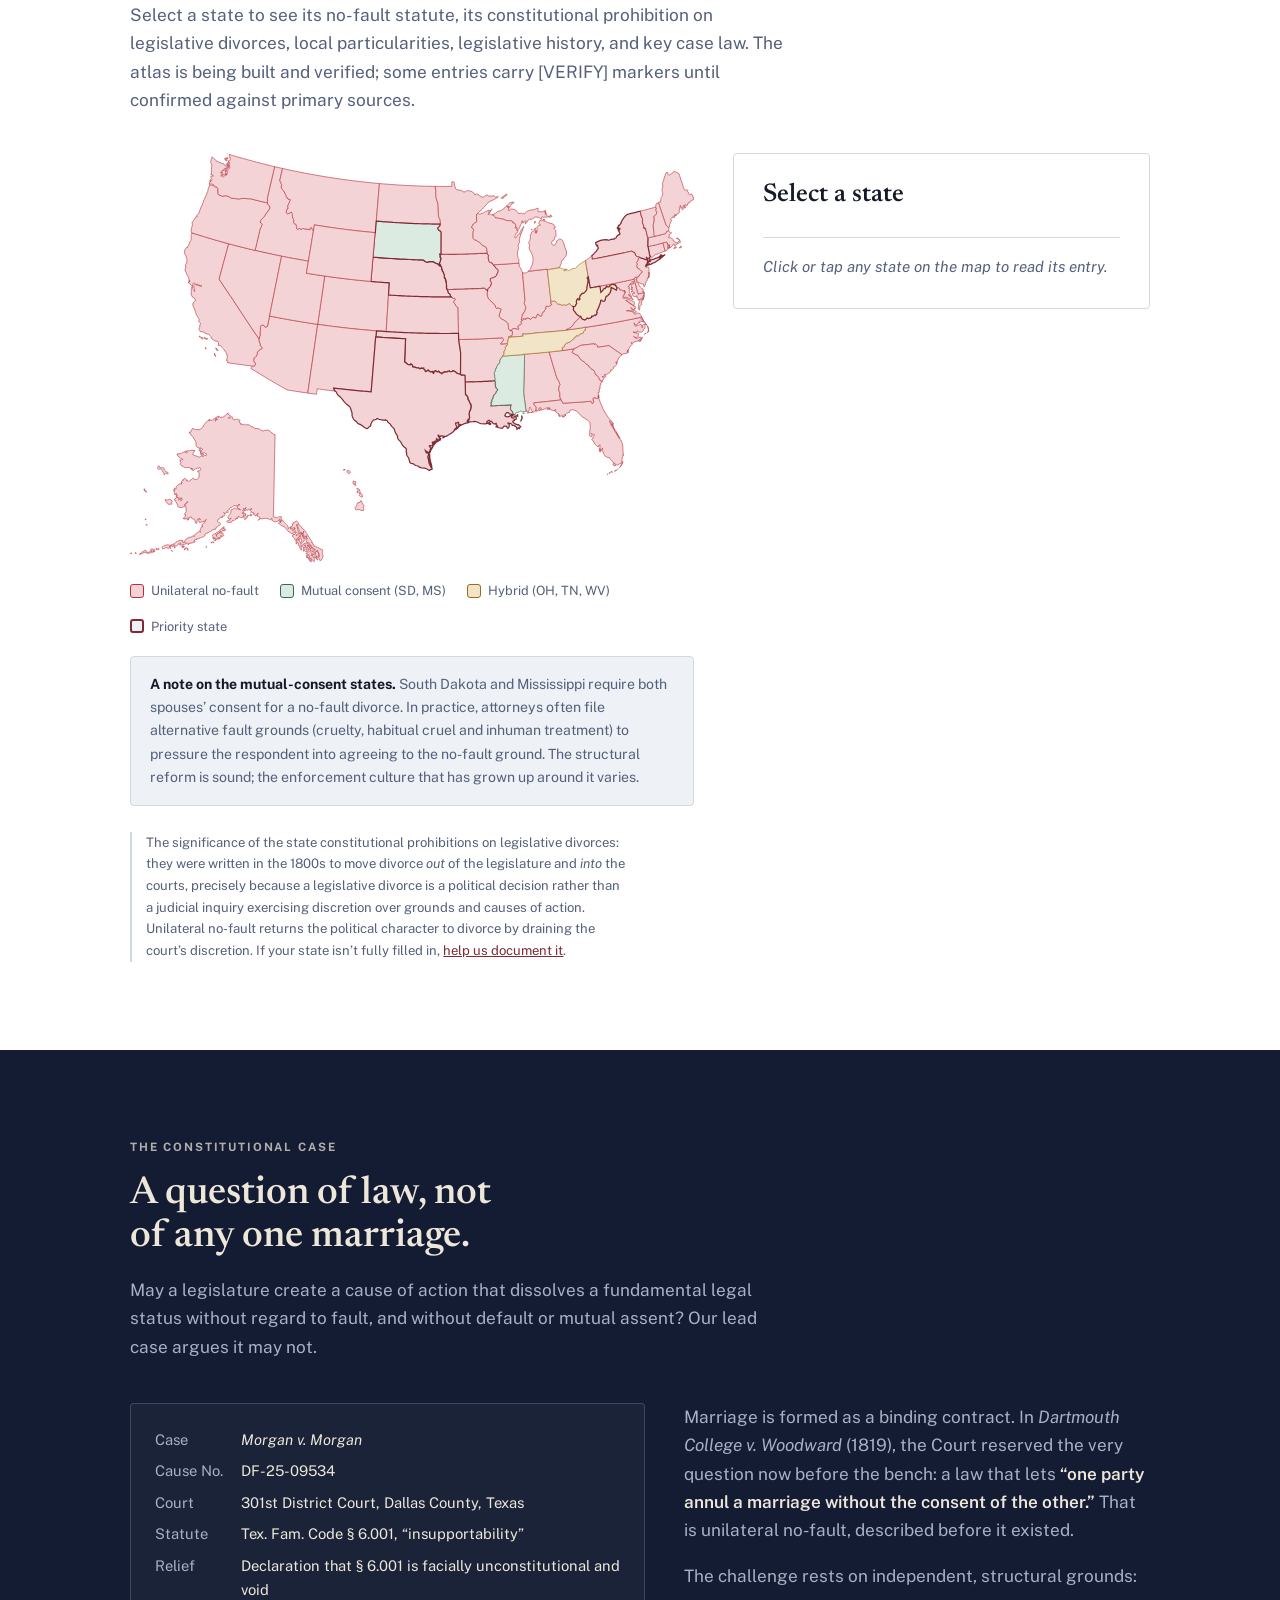
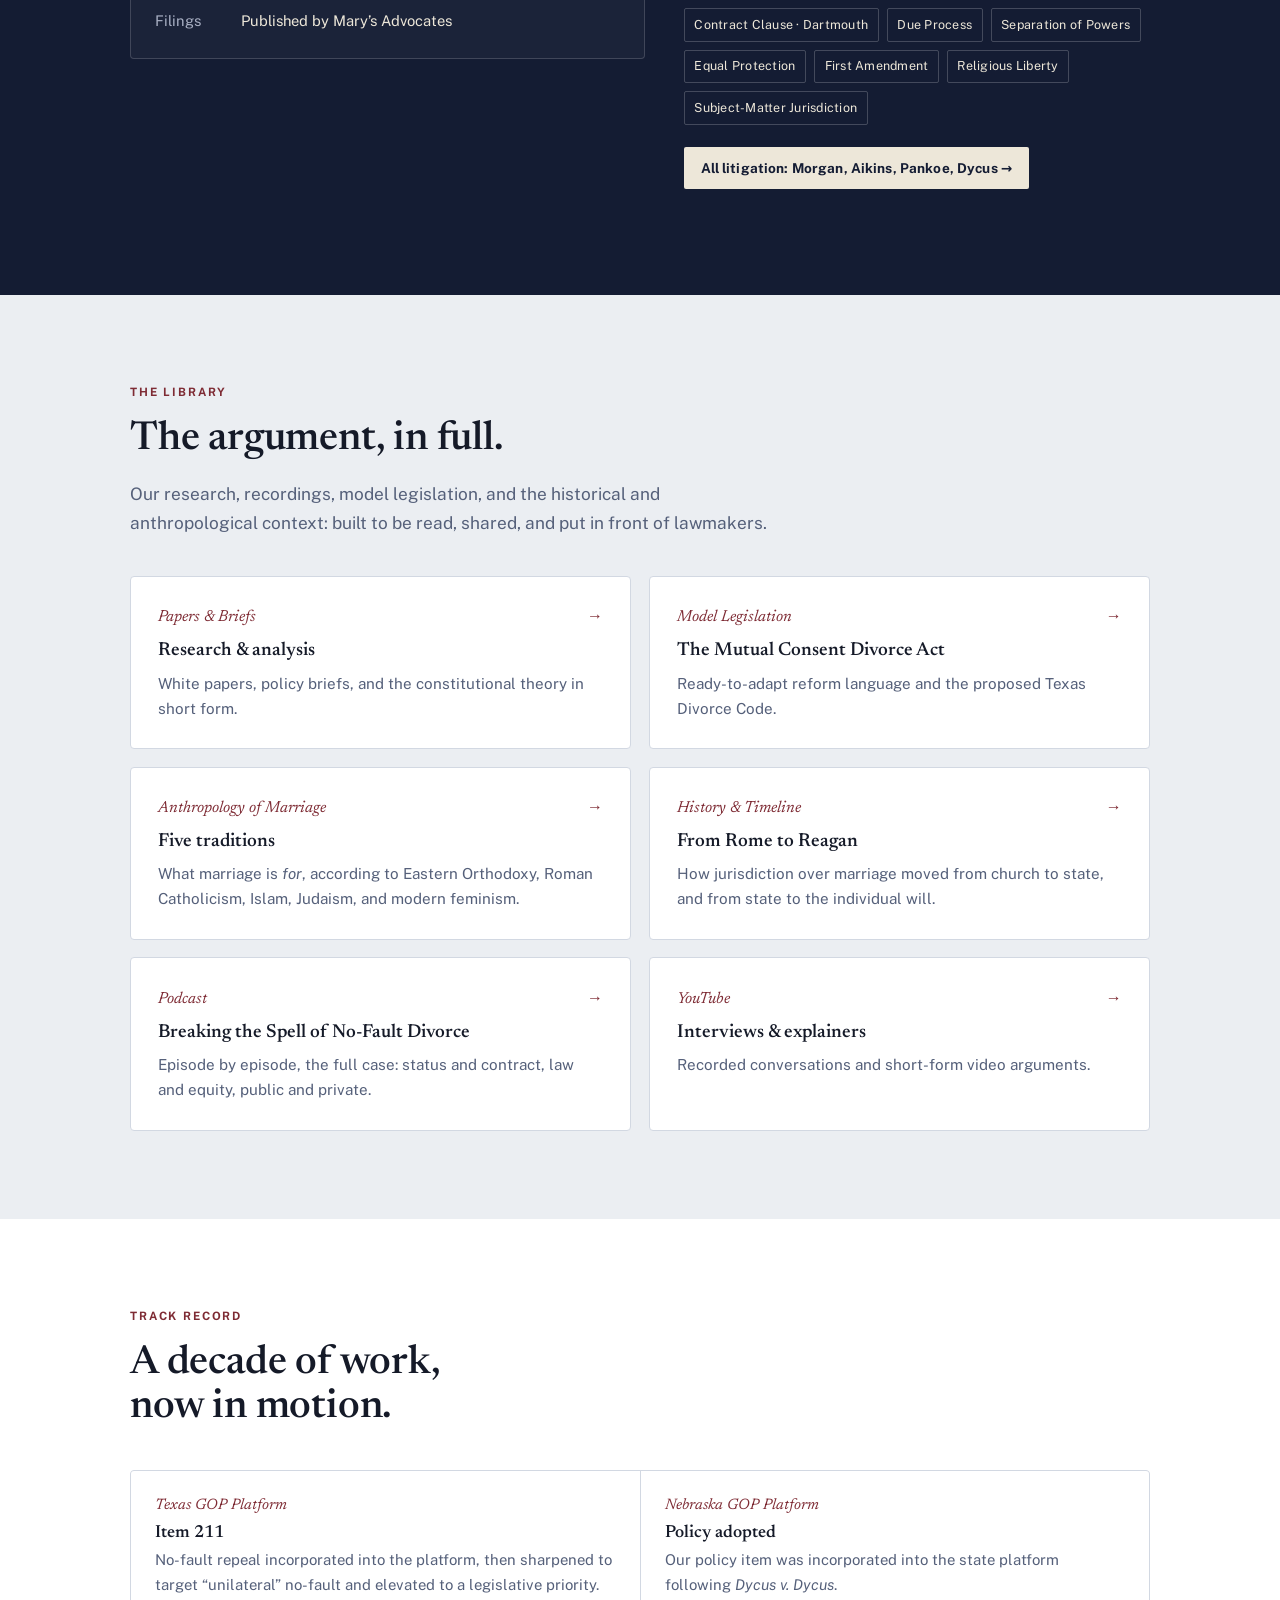
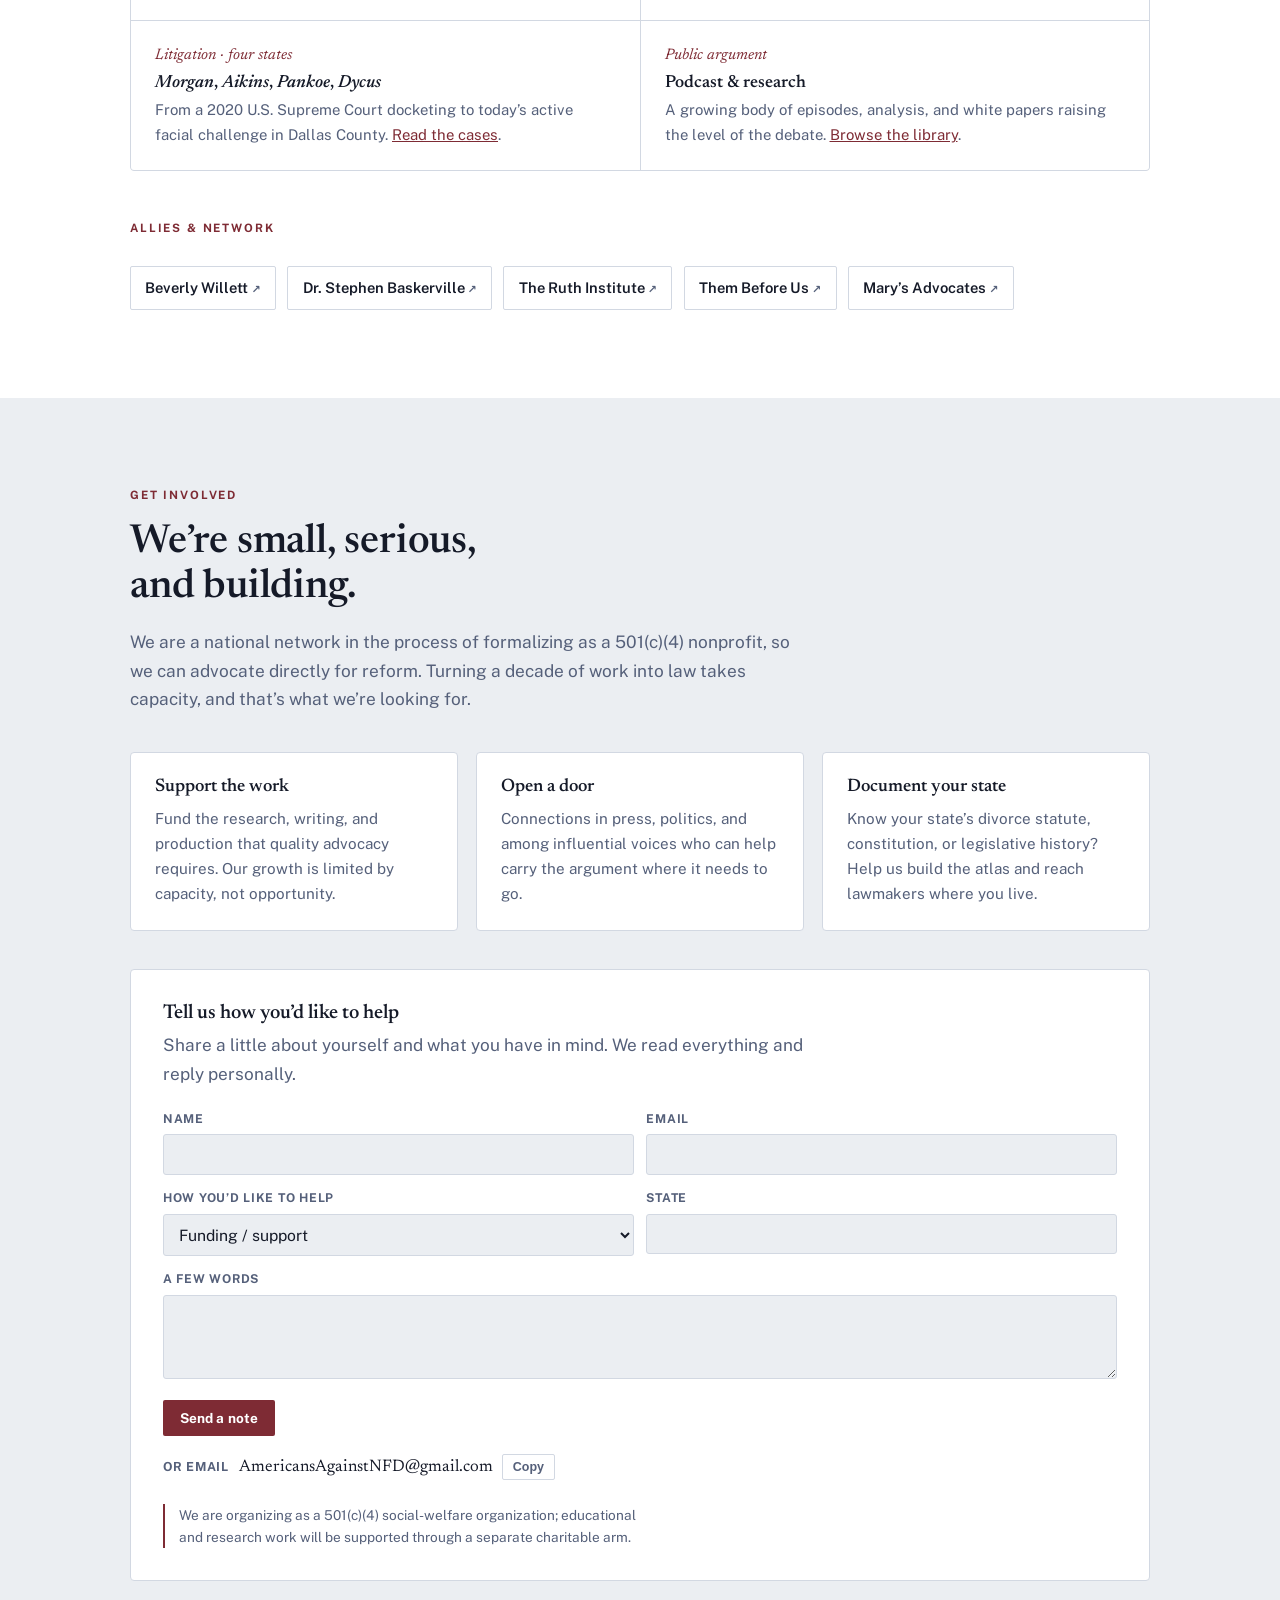
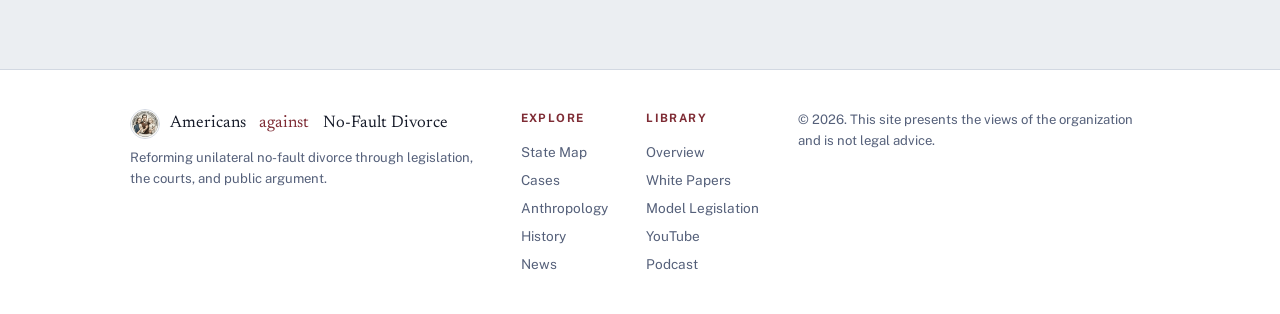
==== commit 4adaef96: "Revert "Replace logo and hero seal with refined emblem: interlocking rings beneath scales of justice" ====
--- a/index.html
+++ b/index.html
@@ -45,7 +45,7 @@
           <a href="#map" class="btn ghost" style="color:var(--on-navy);border-color:rgba(255,255,255,.28)">Explore your state</a>
         </div>
       </div>
-      <img class="seal" src="assets/logo-700.png" alt="Seal of Americans Against No-Fault Divorce: interlocking rings beneath the scales of justice, framed by a laurel wreath">
+      <img class="seal" src="assets/logo-700.jpg" alt="Seal of Americans Against No-Fault Divorce: a family standing together">
     </div>
   </section>
 
